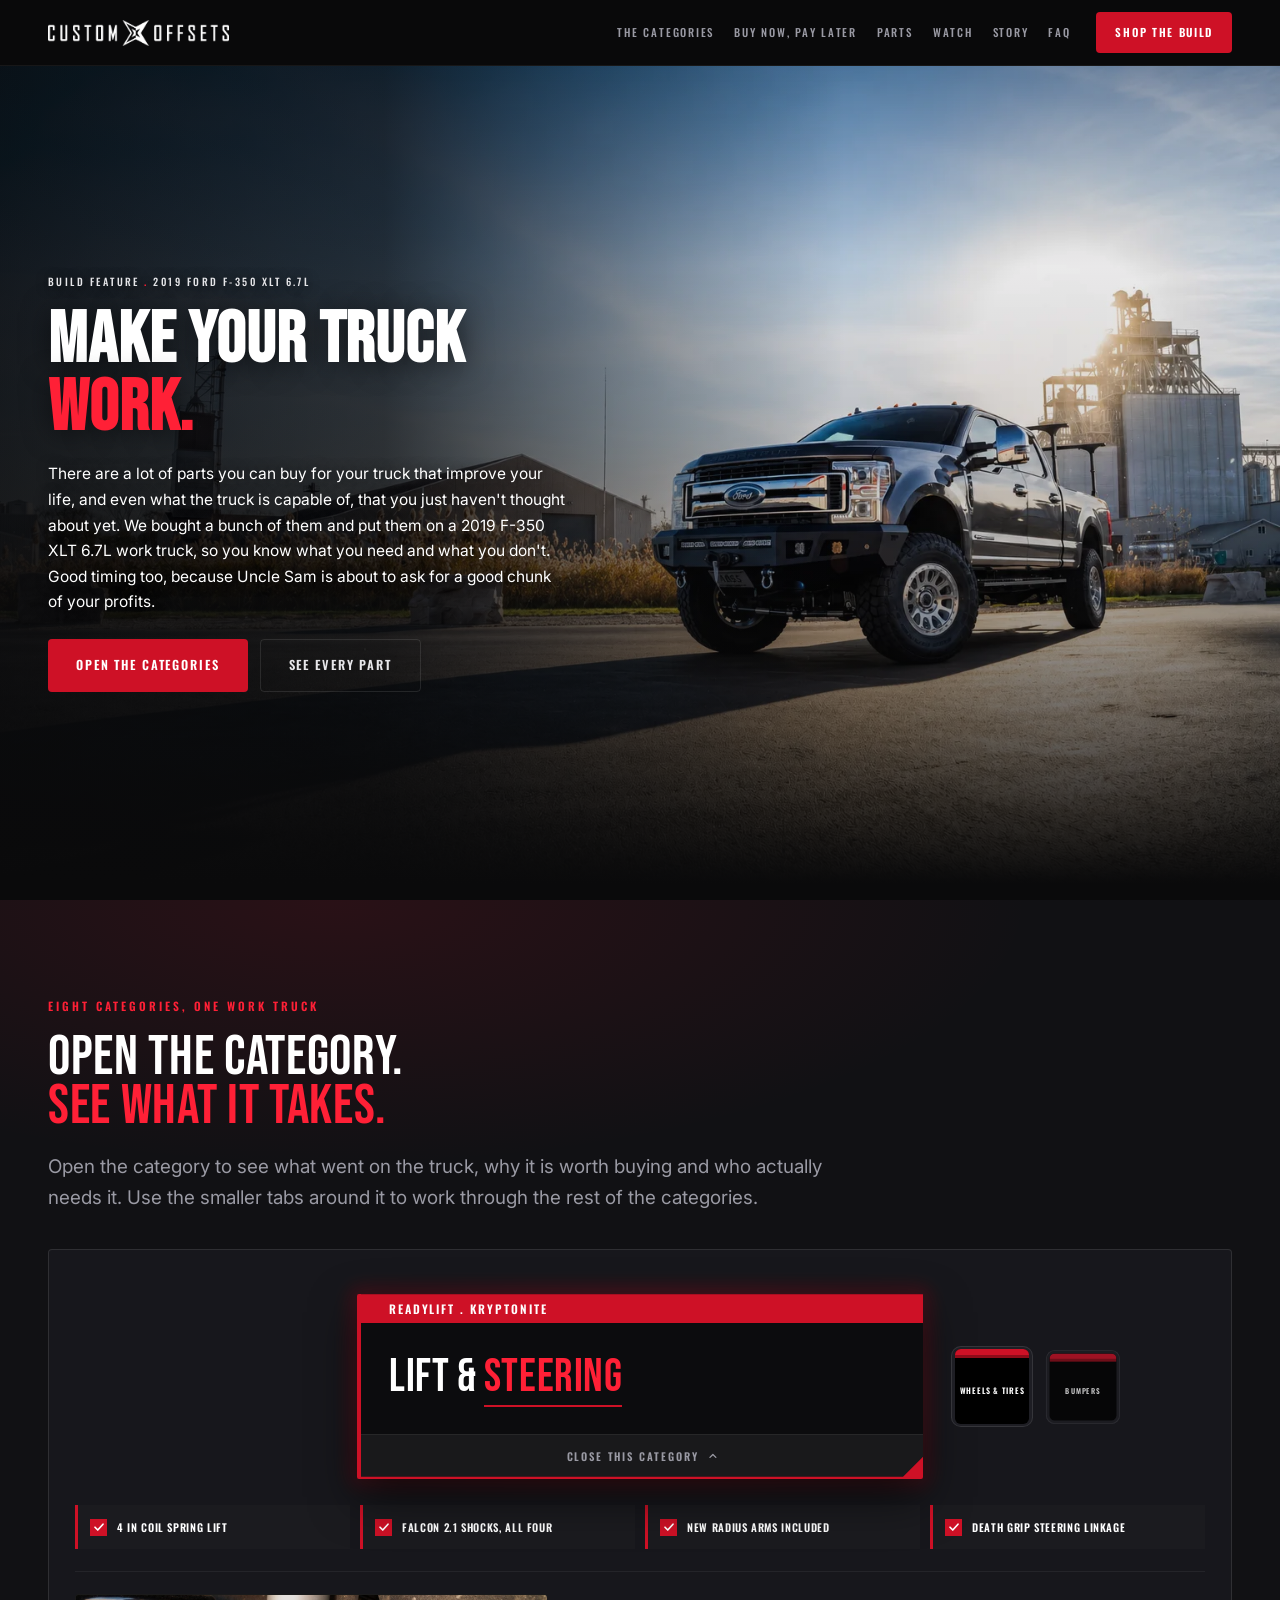
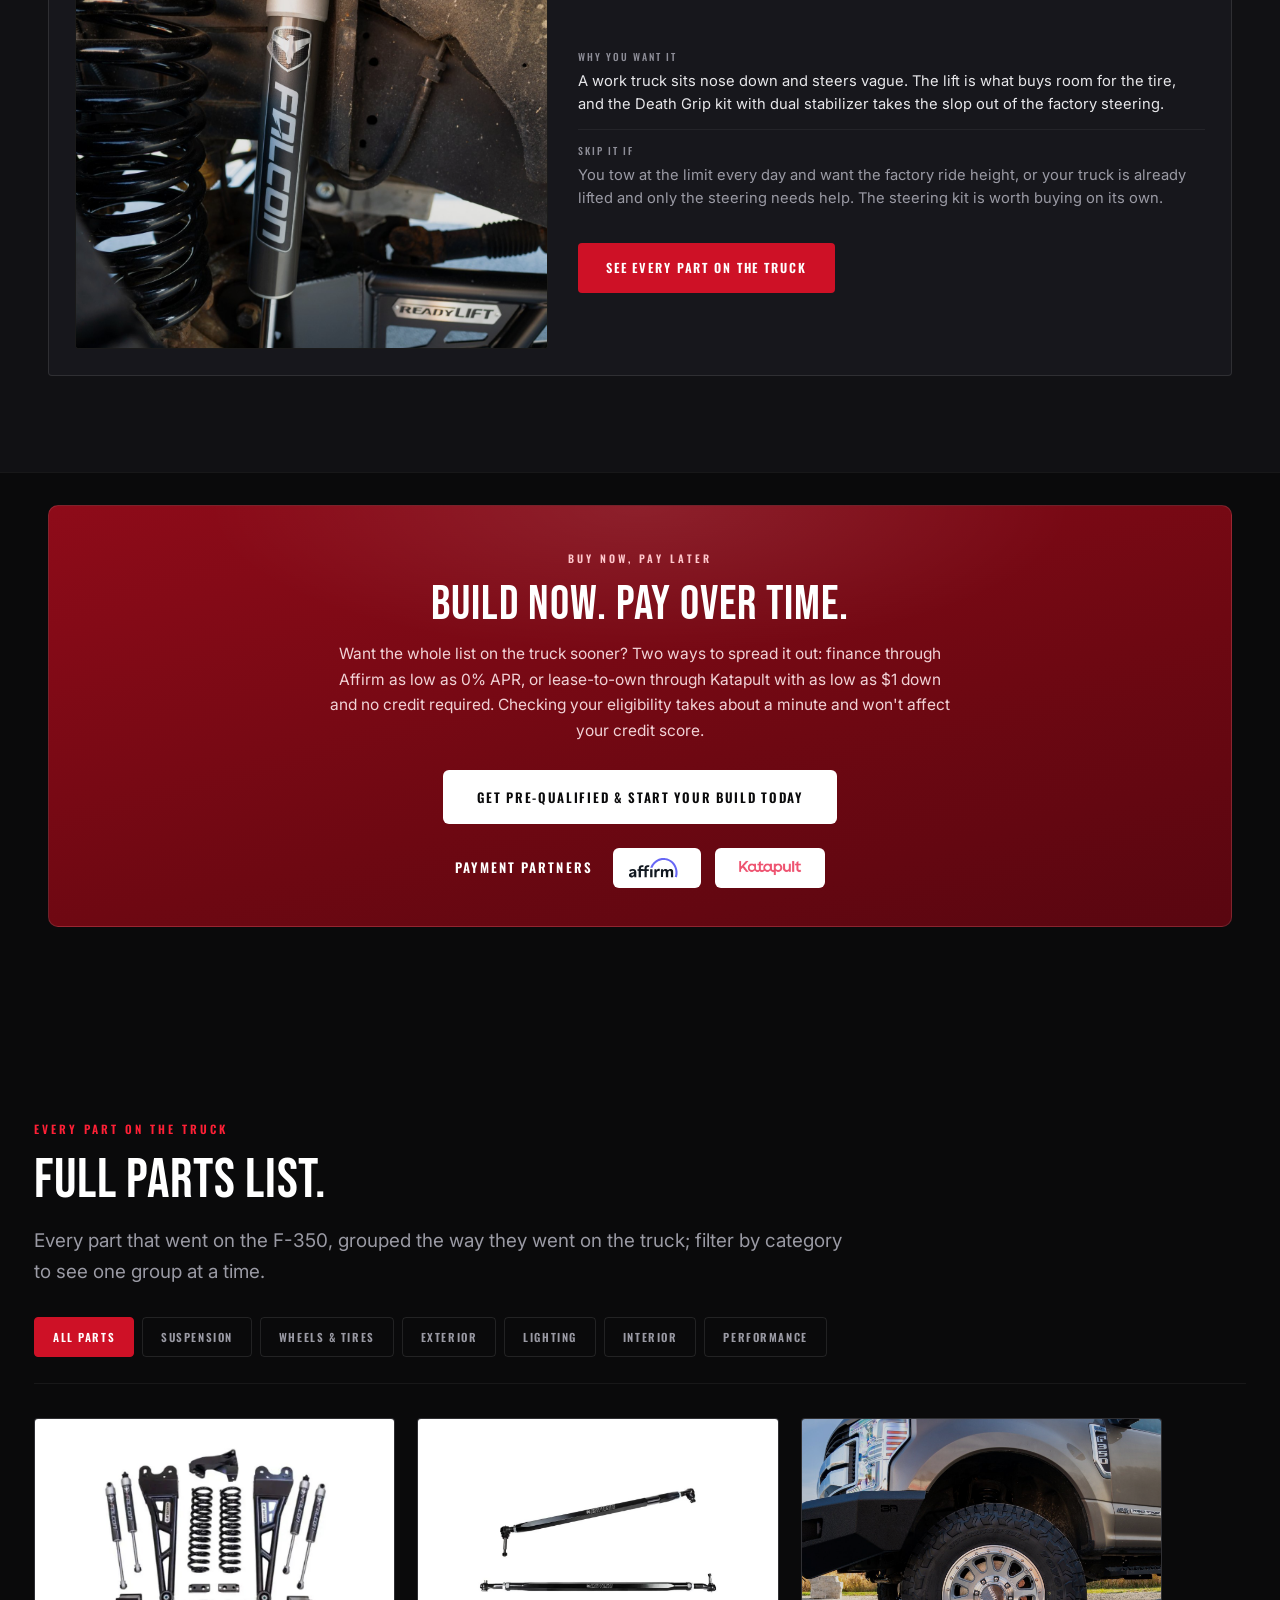
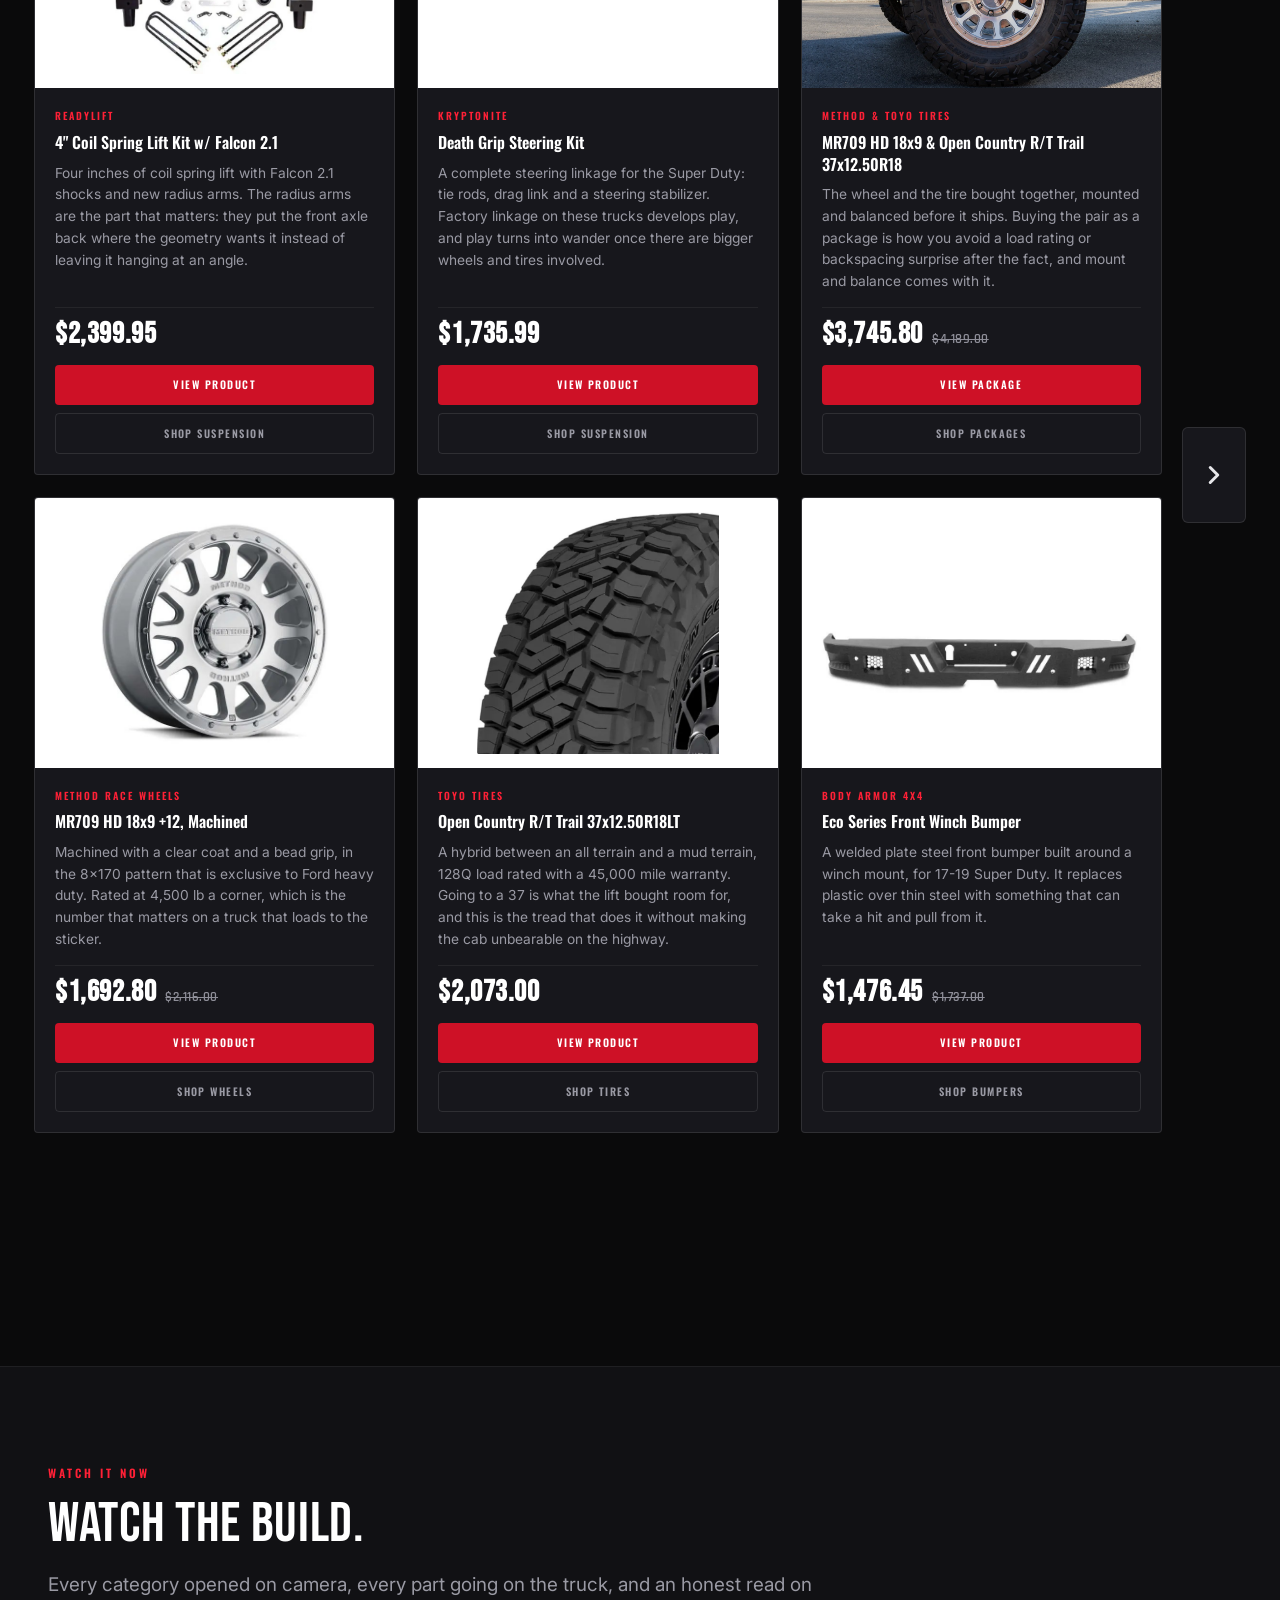
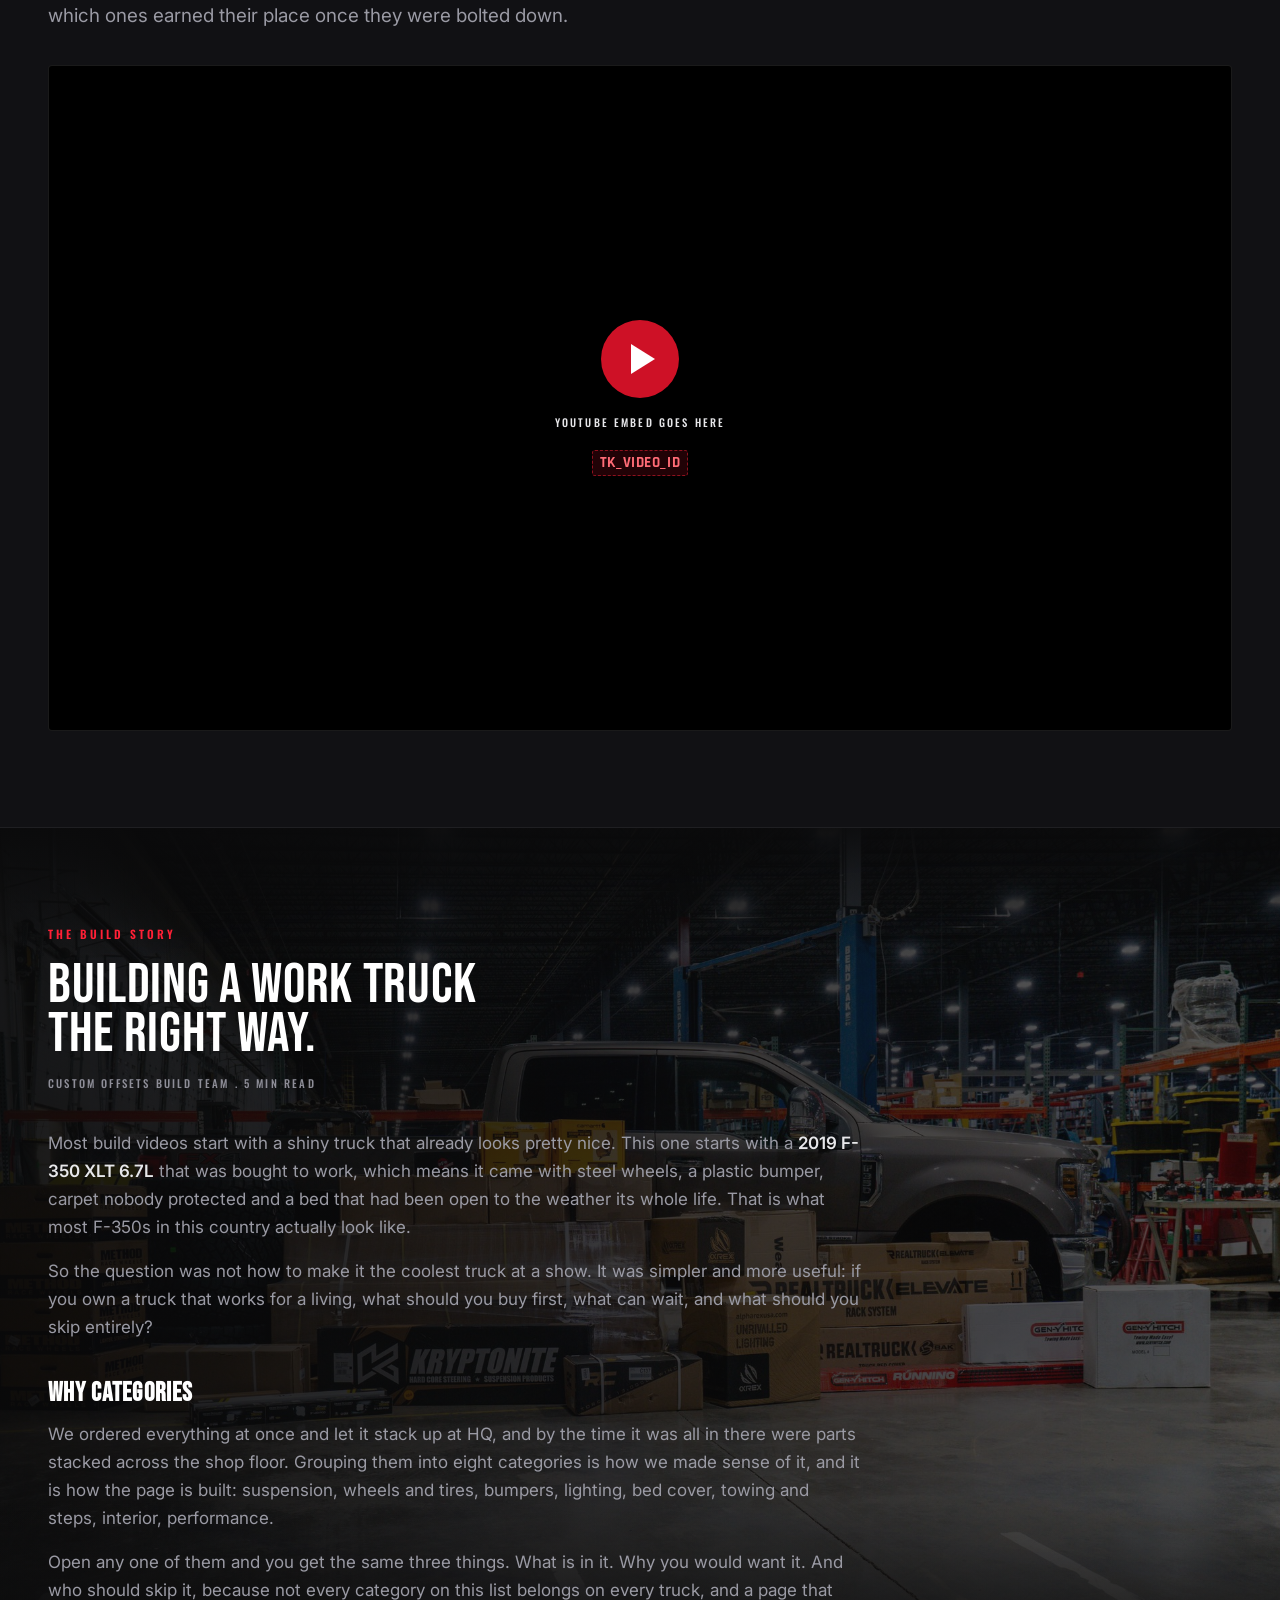
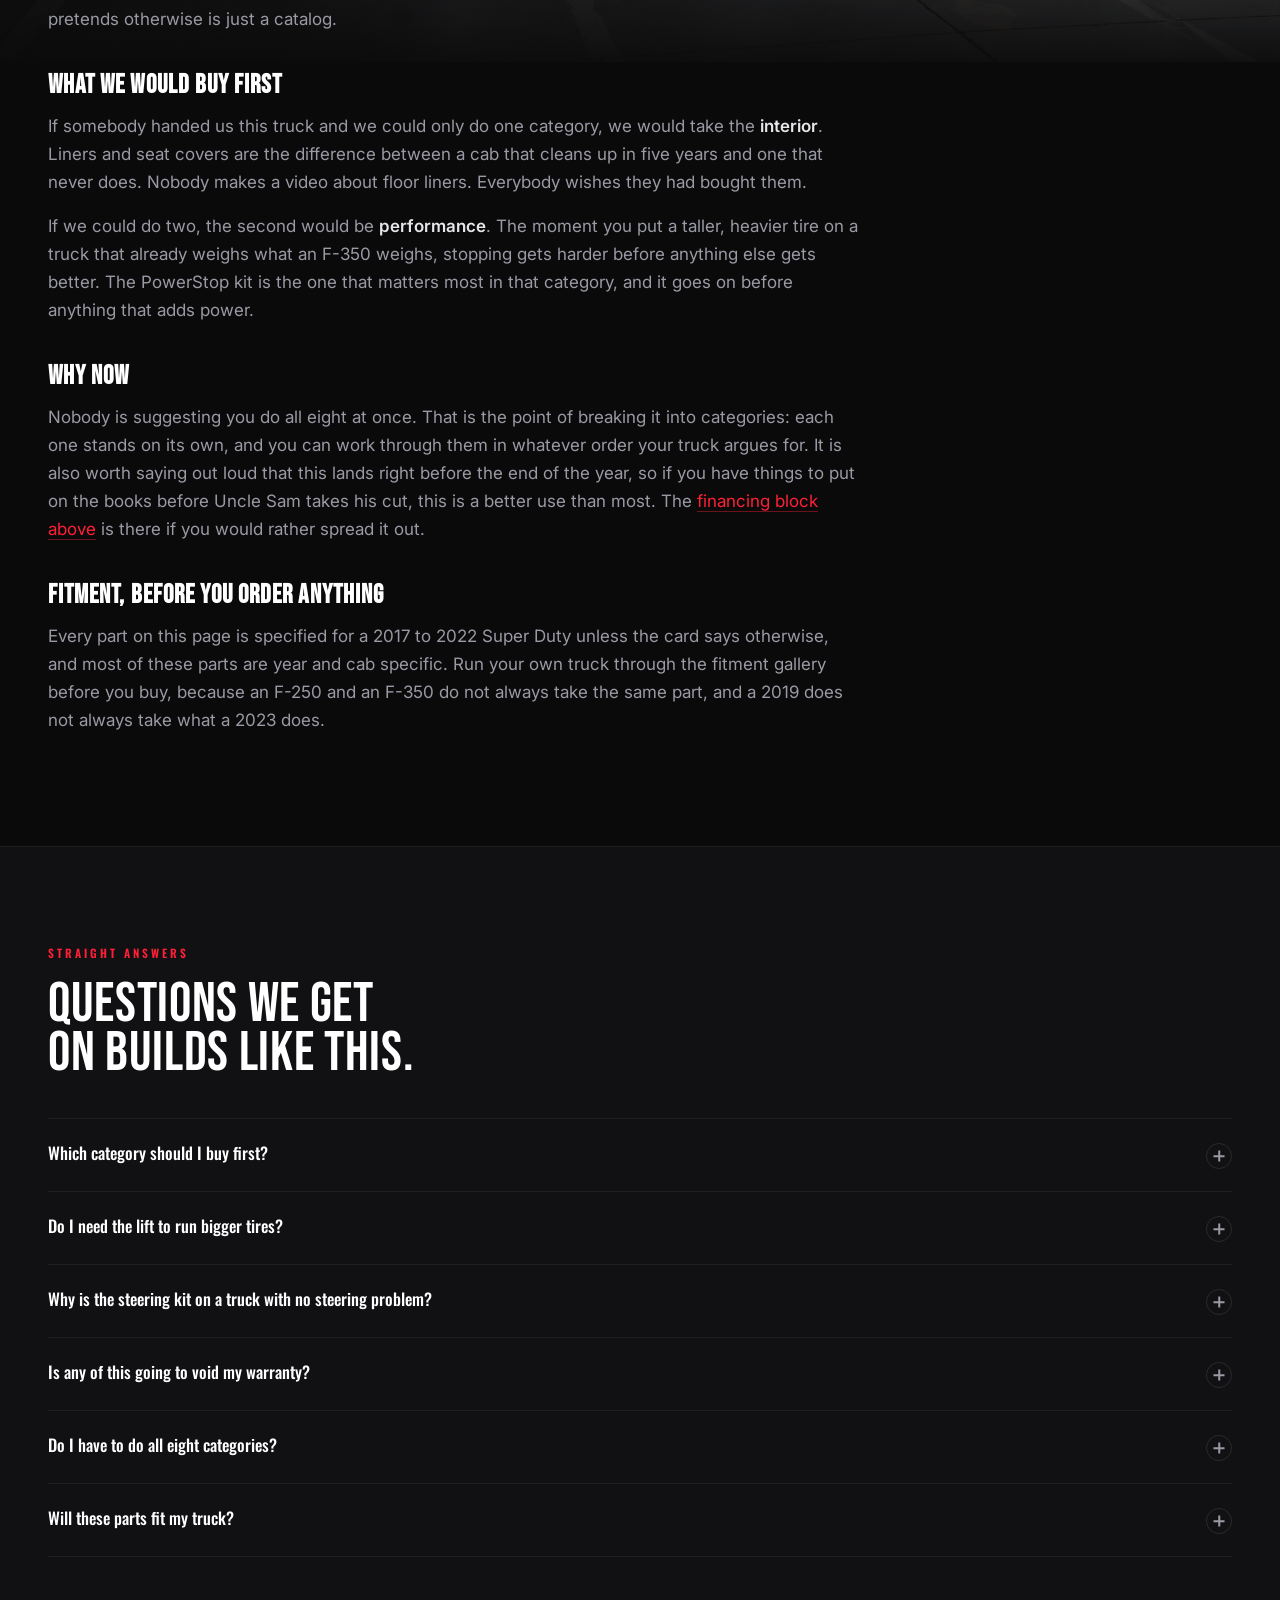
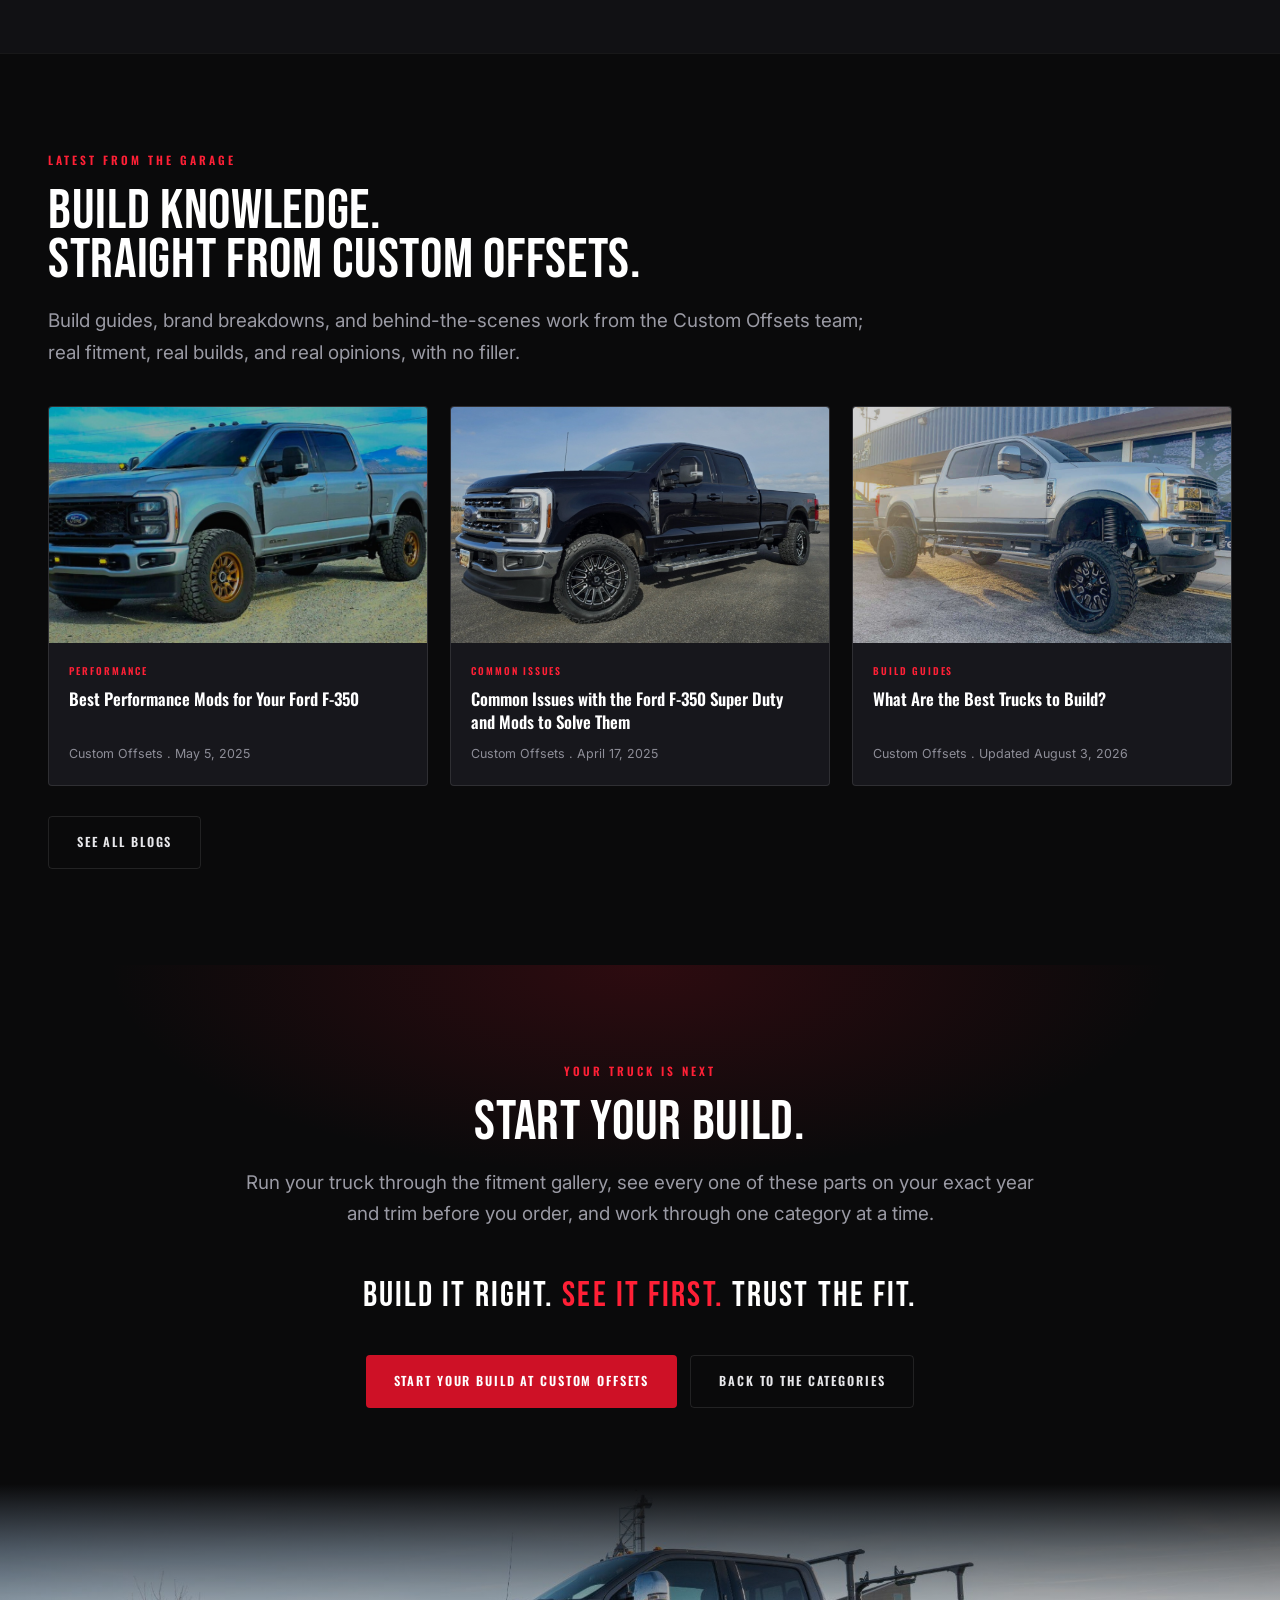
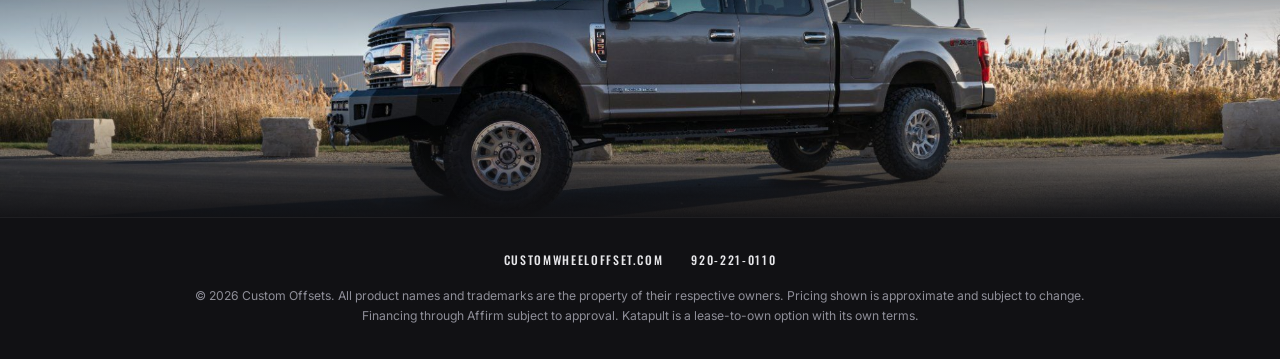
==== index.html @ 58effc40 "Add files via upload" ====
<!DOCTYPE html>
<html lang="en">
<head>
<meta charset="utf-8">
<meta name="viewport" content="width=device-width, initial-scale=1">
<title>23 Upgrades for a 2019 F-350 XLT Work Truck | Custom Offsets</title>
<meta name="description" content="We installed 23 upgrades on a 2019 F-350 XLT 6.7L work truck, eight categories at a time, so you can see what each one does and decide what your truck actually needs.">
<meta property="og:title" content="23 Upgrades for a 2019 F-350 Work Truck | Custom Offsets">
<meta property="og:description" content="Eight categories of parts on a 2019 F-350 XLT 6.7L work truck. What each one does, and who actually needs it.">
<meta property="og:image" content="images/og-share.jpg">
<meta property="og:type" content="article">
<meta name="twitter:card" content="summary_large_image">
<link rel="preconnect" href="https://fonts.googleapis.com">
<link rel="preconnect" href="https://fonts.gstatic.com" crossorigin>
<link href="https://fonts.googleapis.com/css2?family=Bebas+Neue&family=Oswald:wght@400;500;600;700&family=Inter:wght@400;500;600;700&family=Rajdhani:wght@500;600;700&display=swap" rel="stylesheet">
<link rel="stylesheet" href="styles.css">
<link rel="icon" type="image/png" href="images/favicon.png">
</head>
<body>
<a class="skip" href="#main">Skip to content</a>

<!-- ===================== NAV ===================== -->
<nav class="nav">
  <div class="nav__in">
    <a class="brand" href="#top"><img src="images/logo.png" alt="Custom Offsets"></a>
    <div class="nav__links">
      <a href="#meter">The Categories</a>
      <a href="#bnpl">Buy Now, Pay Later</a>
      <a href="#parts">Parts</a>
      <a href="#watch">Watch</a>
      <a href="#story">Story</a>
      <a href="#faq">FAQ</a>
    </div>
    <a class="nav__cta" href="#parts">Shop the Build</a>
  </div>
  <div class="progress" id="progress"></div>
</nav>

<main id="main" tabindex="-1">
<!-- ===================== HERO =====================
     ART: images/hero-f350.webp (1536x1024, truck right of centre). -->
<header class="hero" id="top">
  <div class="hero__bg">
    <img src="images/hero-f350.webp" alt="The 2019 Ford F-350 XLT on 37s in front of a grain elevator" fetchpriority="high">
  </div>
  <div class="hero__in">
    <div class="wrap">
      <div class="stamp">Build Feature <b>.</b> 2019 Ford F-350 XLT 6.7L</div>
      <h1 class="display">Make your truck<span class="l2">work.</span></h1>
      <p class="hero__sub">
        There are a lot of parts you can buy for your truck that improve your life, and even what the truck
        is capable of, that you just haven't thought about yet. We bought a bunch of them and put them on a
        2019 F-350 XLT 6.7L work truck, so you know what you need and what you don't. Good timing too, because
        Uncle Sam is about to ask for a good chunk of your profits.
      </p>
      <div class="hero__actions">
        <a class="btn btn--primary" href="#meter">Open the categories</a>
        <a class="btn btn--ghost" href="#parts">See every part</a>
      </div>
    </div>
  </div>
</header>

<!-- ===================== THE BURNOUT METER ===================== -->
<section class="sec meter" id="meter">
  <div class="wrap">
    <div class="rv">
      <div class="kicker">Eight categories, one work truck</div>
      <h2 class="display">Open the category.<br><span class="red">See what it takes.</span></h2>
      <p class="lede" style="margin-top:20px">
        Open the category to see what went on the truck, why it is worth buying and who actually
        needs it. Use the smaller tabs around it to work through the rest of the categories.
      </p>
    </div>

    <div class="mbox rv">
      <div class="daystage" id="daystage">
        <div class="dayside dayside--l" id="sideL"></div>

        <button class="dayhero" id="dayhero" type="button" aria-expanded="false" aria-controls="dayPanel">
          <span class="dayhero__glow" aria-hidden="true"><span class="dayhero__glowi"></span></span>
          <span class="dayhero__face"><span class="dayhero__in">
            <span class="dayhero__head"><span class="dayhero__hk" data-role="heroHead">&nbsp;</span></span>
            <span class="hbanner">
              <span class="hbanner__l">
                <span class="hbanner__h"><span data-role="hA"></span><span class="hb" data-role="hB"></span></span>
              </span>
            </span>
            <span class="dayhero__cta">
              <span data-role="heroCta">Open this category</span>
              <svg viewBox="0 0 24 24" aria-hidden="true"><polyline points="6 9 12 15 18 9"></polyline></svg>
            </span>
          </span></span>
        </button>

        <div class="dayside dayside--r" id="sideR"></div>
      </div>

      <div class="opener" id="dayPanel" role="region" aria-label="The category you picked">
        <div class="opener__in">
          <div class="specrow" data-role="specs"></div>
          <div class="detail" id="detail">
          <div class="detail__vis">
            <img data-role="dayimg" alt="" hidden>
            <div class="ph" data-role="ph" aria-hidden="true"><b data-role="phb"></b><em>Photo TK</em></div>
          </div>

          <div class="detail__body">
  
            <div class="rows">
              <div class="row"><div class="row__k" data-role="kWhy">Why you want it</div><div class="row__v" data-role="why"></div></div>
              <div class="row row--alt"><div class="row__k" data-role="kFought">Skip it if</div><div class="row__v" data-role="fought"></div></div>
            </div>
  
            <div class="detail__cta">
              <a class="btn btn--primary" href="#parts">See every part on the truck</a>
            </div>
          </div>
          </div>
        </div>
      </div>

    </div>
  </div>
</section>

<!-- ===================== BUY NOW PAY LATER ===================== -->
<section class="sec bnpl" id="bnpl" style="padding-top:0">
  <div class="wrap">
    <div class="finbanner rv">
      <div class="finbanner__k">Buy now, pay later</div>
      <div class="finbanner__t">Build now. Pay over time.</div>
      <p class="finbanner__p">
        Want the whole list on the truck sooner? Two ways to spread it out: finance through Affirm
        as low as 0% APR, or lease-to-own through Katapult with as low as $1 down and no credit required.
        Checking your eligibility takes about a minute and won't affect your credit score.
      </p>
      <button class="finbanner__btn" type="button" id="finOpen">Get pre-qualified &amp; start your build today</button>
      <div class="finbanner__lenders">
        <span class="finbanner__label">Payment partners</span>
        <span class="lender"><img src="images/affirm-logo.svg" alt="Affirm"></span>
        <span class="lender lender--katapult"><img src="images/katapult-logo.png" alt="Katapult"></span>
      </div>
    </div>
  </div>
</section>

<!-- ===================== FINANCING MODAL ===================== -->
<div class="modal" id="finModal" role="dialog" aria-modal="true" aria-labelledby="finModalTitle">
  <div class="modal__scrim" data-close></div>
  <div class="modal__panel">
    <button class="modal__x" type="button" data-close aria-label="Close financing options">&#10005;</button>
    <div class="modal__k">Buy now, pay later</div>
    <h2 class="modal__t" id="finModalTitle">Two ways to pay over time.</h2>
    <p class="modal__p">
      Check your eligibility with no impact to your credit score. You'll get a decision in seconds and see
      your exact terms before you commit. Pick the one that fits and start ordering parts.
    </p>
    <div class="fin">
      <div class="fincard">
        <div class="fincard__logo"><span class="lender"><img src="images/affirm-logo.svg" alt="Affirm"></span></div>
        <span class="pill">As low as 0% APR</span>
        <h3>Build. Pay monthly.</h3>
        <p>
          Finance the whole build through Custom Offsets: wheels, tires, suspension, lighting, performance,
          and cooling parts on one approval. As low as 0% APR for qualified buyers, with predictable monthly payments and
          no late fees or hidden fees.
        </p>
        <a class="btn btn--primary" href="https://www.customwheeloffset.com/" target="_blank" rel="noopener">Pre-qualify with Affirm</a>
      </div>
      <div class="fincard">
        <div class="fincard__logo"><span class="lender lender--katapult"><img src="images/katapult-logo.png" alt="Katapult"></span></div>
        <span class="pill">As low as $1 down</span>
        <h3>No credit required.</h3>
        <p>
          Katapult's lease-to-own option gets the parts on your truck for as low as $1 down, with a decision
          in seconds and no credit required. It's built for buyers who are still establishing or rebuilding credit.
        </p>
        <a class="btn btn--primary" href="https://www.customwheeloffset.com/" target="_blank" rel="noopener">Pre-qualify with Katapult</a>
      </div>
    </div>
    <p class="finnote">Your rate will be 0% APR or 10 to 36% APR based on credit, and is subject to an eligibility check. Payment options through Affirm are provided by these lending partners: <a href="https://www.affirm.com/lenders" target="_blank" rel="noopener">affirm.com/lenders</a>. Options depend on your purchase amount, and a down payment may be required. Katapult is a lease-to-own program with its own terms, not a loan. Learn more about payment options at Custom Offsets.</p>
  </div>
</div>

<!-- ===================== PARTS =====================
     Every .pcard__img below is a CSS placeholder. Swap the .ph block for
     <img src="images/part-xx.jpg" alt="..."> and nothing else changes.
     LINKS: category level only for now. Eight of these have Custom Offsets
     part numbers and need their direct product URLs pulled before launch. -->
<section class="sec parts" id="parts">
  <div class="wrap wrap--wide">
    <div class="rv">
      <div class="kicker">Every part on the truck</div>
      <h2 class="display">Full parts list.</h2>
      <p class="lede" style="margin-top:20px">
        Every part that went on the F-350, grouped the way they went on the truck; filter by category
        to see one group at a time.
      </p>
      <div class="ptabs" role="tablist" aria-label="Parts categories">
        <button class="ptab" role="tab" aria-selected="true" data-cat="all">All Parts</button>
        <button class="ptab" role="tab" aria-selected="false" data-cat="susp">Suspension</button>
        <button class="ptab" role="tab" aria-selected="false" data-cat="wt">Wheels &amp; Tires</button>
        <button class="ptab" role="tab" aria-selected="false" data-cat="ext">Exterior</button>
        <button class="ptab" role="tab" aria-selected="false" data-cat="light">Lighting</button>
        <button class="ptab" role="tab" aria-selected="false" data-cat="int">Interior</button>
        <button class="ptab" role="tab" aria-selected="false" data-cat="perf">Performance</button>
      </div>
    </div>

    <div class="carousel rv">
      <button class="carousel__arrow carousel__arrow--prev" type="button" id="pgPrev" aria-label="Previous parts"><svg viewBox="0 0 24 24" aria-hidden="true"><polyline points="15 18 9 12 15 6"></polyline></svg></button>
    <div class="pgrid" id="pgrid">
      <article class="pcard rv" data-cat="susp">
        <div class="pcard__img pcard__img--product"><img src="images/prod-lift.jpg" alt="ReadyLift 4 inch coil spring lift kit with Falcon 2.1 shocks" loading="lazy"></div>
        <div class="pcard__body">
          <div class="pcard__brand">ReadyLift</div>
          <div class="pcard__t">4" Coil Spring Lift Kit w/ Falcon 2.1</div>
          <p class="pcard__p">Four inches of coil spring lift with Falcon 2.1 shocks and new radius arms. The radius arms are the part that matters: they put the front axle back where the geometry wants it instead of leaving it hanging at an angle.</p>
          <div class="pcard__price pcard__price--top num">$2,399.95</div>
          <div class="pcard__acts">
            <a class="a1" href="https://www.customwheeloffset.com/store/suspension/1345033/readylift-4-coil-spring-lift-kit-w-falcon-21-shocks-17-22-ford-f-250-f-350-super-duty-4wd-diesel-w-camper-spring-package" target="_blank" rel="noopener">View Product</a>
            <a class="a2" href="https://www.customwheeloffset.com/store/suspension" target="_blank" rel="noopener">Shop Suspension</a>
          </div>
        </div>
      </article>

      <article class="pcard rv" data-cat="susp">
        <div class="pcard__img pcard__img--product"><img src="images/prod-steering.jpg" alt="Kryptonite Death Grip steering kit" loading="lazy"></div>
        <div class="pcard__body">
          <div class="pcard__brand">Kryptonite</div>
          <div class="pcard__t">Death Grip Steering Kit</div>
          <p class="pcard__p">A complete steering linkage for the Super Duty: tie rods, drag link and a steering stabilizer. Factory linkage on these trucks develops play, and play turns into wander once there are bigger wheels and tires involved.</p>
          <div class="pcard__price pcard__price--top num">$1,735.99</div>
          <div class="pcard__acts">
            <a class="a1" href="https://www.customwheeloffset.com/store/suspension/98244/kryptonite-death-grip-steering-kit" target="_blank" rel="noopener">View Product</a>
            <a class="a2" href="https://www.customwheeloffset.com/store/suspension" target="_blank" rel="noopener">Shop Suspension</a>
          </div>
        </div>
      </article>

      <article class="pcard rv" data-cat="wt">
        <div class="pcard__img"><img src="images/part-wheels.jpg" alt="Method MR709 HD wheel and Toyo Open Country R/T Trail tire on the truck" loading="lazy" style="object-position:50% 46%"></div>
        <div class="pcard__body">
          <div class="pcard__brand">Method &amp; Toyo Tires</div>
          <div class="pcard__t">MR709 HD 18x9 &amp; Open Country R/T Trail 37x12.50R18</div>
          <p class="pcard__p">The wheel and the tire bought together, mounted and balanced before it ships. Buying the pair as a package is how you avoid a load rating or backspacing surprise after the fact, and mount and balance comes with it.</p>
          <div class="pcard__price pcard__price--top num">$3,745.80<s>$4,189.00</s></div>
          <div class="pcard__acts">
            <a class="a1" href="https://www.customwheeloffset.com/buy-wheel-offset2/MR70989087312H/354480/method-mr709-hd-18x9-12-toyo-tires-open-country-r-t-trail-37x1250r18lt" target="_blank" rel="noopener">View Package</a>
            <a class="a2" href="https://www.customwheeloffset.com/store/wheel-tire-packages" target="_blank" rel="noopener">Shop Packages</a>
          </div>
        </div>
      </article>

      <article class="pcard rv" data-cat="wt">
        <div class="pcard__img pcard__img--product"><img src="images/prod-wheel.jpg" alt="Method MR709 HD 18x9 machined wheel" loading="lazy"></div>
        <div class="pcard__body">
          <div class="pcard__brand">Method Race Wheels</div>
          <div class="pcard__t">MR709 HD 18x9 +12, Machined</div>
          <p class="pcard__p">Machined with a clear coat and a bead grip, in the 8x170 pattern that is exclusive to Ford heavy duty. Rated at 4,500 lb a corner, which is the number that matters on a truck that loads to the sticker.</p>
          <div class="pcard__price pcard__price--top num">$1,692.80<s>$2,116.00</s></div>
          <div class="pcard__acts">
            <a class="a1" href="https://www.customwheeloffset.com/store/wheels?brand=Method&amp;wmodel=MR709+HD&amp;dia=18" target="_blank" rel="noopener">View Product</a>
            <a class="a2" href="https://www.customwheeloffset.com/store/wheels" target="_blank" rel="noopener">Shop Wheels</a>
          </div>
        </div>
      </article>

      <article class="pcard rv" data-cat="wt">
        <div class="pcard__img pcard__img--product"><img src="images/prod-tire.jpg" alt="Toyo Open Country R/T Trail tire" loading="lazy"></div>
        <div class="pcard__body">
          <div class="pcard__brand">Toyo Tires</div>
          <div class="pcard__t">Open Country R/T Trail 37x12.50R18LT</div>
          <p class="pcard__p">A hybrid between an all terrain and a mud terrain, 128Q load rated with a 45,000 mile warranty. Going to a 37 is what the lift bought room for, and this is the tread that does it without making the cab unbearable on the highway.</p>
          <div class="pcard__price pcard__price--top num">$2,073.00</div>
          <div class="pcard__acts">
            <a class="a1" href="https://www.customwheeloffset.com/buy-wheel-offset2/354480/toyo-tires-open-country-r-t-trail-37x1250r18lt" target="_blank" rel="noopener">View Product</a>
            <a class="a2" href="https://www.customwheeloffset.com/store/tires" target="_blank" rel="noopener">Shop Tires</a>
          </div>
        </div>
      </article>

      <article class="pcard rv" data-cat="ext">
        <div class="pcard__img pcard__img--product"><img src="images/prod-rearbumper.jpg" alt="Body Armor 4x4 Ambush rear bumper" loading="lazy" data-slot="rear"></div>
        <div class="pcard__body">
          <div class="pcard__brand">Body Armor 4x4</div>
          <div class="pcard__t">Eco Series Front Winch Bumper</div>
          <p class="pcard__p">A welded plate steel front bumper built around a winch mount, for 17-19 Super Duty. It replaces plastic over thin steel with something that can take a hit and pull from it.</p>
          <div class="pcard__price pcard__price--top num">$1,476.45<s>$1,737.00</s></div>
          <div class="pcard__acts">
            <a class="a1" href="https://www.customwheeloffset.com/store/exterior-accessories/59136/body-armor-4x4-eco-series-front-winch-bumper-17-19-ford-f-250-f-350" target="_blank" rel="noopener">View Product</a>
            <a class="a2" href="https://www.customwheeloffset.com/store/exterior-accessories/bumpers-and-accessories" target="_blank" rel="noopener">Shop Bumpers</a>
          </div>
        </div>
      </article>

      <article class="pcard rv" data-cat="ext">
        <div class="pcard__img pcard__img--product"><img src="images/prod-ambush.jpg" alt="Body Armor 4x4 Eco Series front winch bumper" loading="lazy" data-slot="front"></div>
        <div class="pcard__body">
          <div class="pcard__brand">Body Armor 4x4</div>
          <div class="pcard__t">Ambush Rear Bumper</div>
          <p class="pcard__p">A steel rear bumper for 17-22 Super Duty. The factory plastic rear step is the first thing to bend when a trailer gets away from you.</p>
          <div class="pcard__price pcard__price--top num">$923.95<s>$1,087.00</s></div>
          <div class="pcard__acts">
            <a class="a1" href="https://www.customwheeloffset.com/store/exterior-accessories/112970/body-armor-4x4-ambush-rear-bumper-17-22-ford-f-250-f-350-super-duty" target="_blank" rel="noopener">View Product</a>
            <a class="a2" href="https://www.customwheeloffset.com/store/exterior-accessories/bumpers-and-accessories" target="_blank" rel="noopener">Shop Bumpers</a>
          </div>
        </div>
      </article>

      <article class="pcard rv" data-cat="ext">
        <div class="pcard__img pcard__img--product"><img src="images/prod-winch.jpg" alt="Rough Country 13,000 lb Torque winch on synthetic rope" loading="lazy"></div>
        <div class="pcard__body">
          <div class="pcard__brand">Rough Country</div>
          <div class="pcard__t">13,000 lb Torque Winch</div>
          <p class="pcard__p">A 13,000 lb winch on synthetic rope. Synthetic weighs less than cable, does not store energy the same way if it lets go, and is the reason a winch is worth running on a work truck.</p>
          <div class="pcard__price pcard__price--top num">$899.95</div>
          <div class="pcard__acts">
            <a class="a1" href="https://www.customwheeloffset.com/store/exterior-accessories/174270/rough-country-13000lb-torque-winch-synthetic-rope" target="_blank" rel="noopener">View Product</a>
            <a class="a2" href="https://www.customwheeloffset.com/store/exterior-accessories/winches-and-recovery" target="_blank" rel="noopener">Shop Recovery</a>
          </div>
        </div>
      </article>

      <article class="pcard rv" data-cat="light">
        <div class="pcard__img pcard__img--product"><img src="images/prod-lightbar.jpg" alt="Diode Dynamics SS30 light bar" loading="lazy"></div>
        <div class="pcard__body">
          <div class="pcard__brand">Lighting</div>
          <div class="pcard__t">Front Bumper Light Bar</div>
          <p class="pcard__p">A light bar mounted in the front bumper opening. Bumper mounting keeps it out of the windshield reflection and off the roofline, where the wind noise lives.</p>
          <div class="pcard__price pcard__price--top num">$799.95</div>
          <div class="pcard__acts">
            <a class="a2" href="https://www.customwheeloffset.com/store/lighting" target="_blank" rel="noopener">Shop Lighting</a>
          </div>
        </div>
      </article>

      <article class="pcard rv" data-cat="light">
        <div class="pcard__img pcard__img--product"><img src="images/prod-fog-white.jpg" alt="Diode Dynamics SS3 Pro pods, white" loading="lazy"></div>
        <div class="pcard__body">
          <div class="pcard__brand">Lighting</div>
          <div class="pcard__t">Front Bumper Fog Lights, Outer</div>
          <p class="pcard__p">The outer pair in the bumper. Fog lights sit low on purpose, under the layer of fog or dust that a high-mounted light just reflects back at you.</p>
          <div class="pcard__price pcard__price--top num">$599.95</div>
          <div class="pcard__acts">
            <a class="a2" href="https://www.customwheeloffset.com/store/lighting" target="_blank" rel="noopener">Shop Lighting</a>
          </div>
        </div>
      </article>

      <article class="pcard rv" data-cat="light">
        <div class="pcard__img pcard__img--product"><img src="images/prod-fog-amber.jpg" alt="Diode Dynamics SS3 Pro pods, amber" loading="lazy"></div>
        <div class="pcard__body">
          <div class="pcard__brand">Lighting</div>
          <div class="pcard__t">Front Bumper Fog Lights, Inner</div>
          <p class="pcard__p">The inner pair, running in tandem with the headlights. Pairing them to the factory fog light switch gives an added boost to the lighting range for nighttime driving.</p>
          <div class="pcard__price pcard__price--top num">$599.95<em>each</em></div>
          <div class="pcard__acts">
            <a class="a2" href="https://www.customwheeloffset.com/store/lighting" target="_blank" rel="noopener">Shop Lighting</a>
          </div>
        </div>
      </article>

      <article class="pcard rv" data-cat="light">
        <div class="pcard__img pcard__img--product"><img src="images/prod-headlights.jpg" alt="AlphaRex LUXX series LED projector headlights, chrome" loading="lazy"></div>
        <div class="pcard__body">
          <div class="pcard__brand">Lighting</div>
          <div class="pcard__t">Headlights</div>
          <p class="pcard__p">Replacement headlight housings for the Super Duty. Twenty years of UV is not the issue on a 2019; the issue is that the factory housing was built to a price.</p>
          <div class="pcard__price pcard__price--top num">$935.00</div>
          <div class="pcard__acts">
            <a class="a2" href="https://www.customwheeloffset.com/store/lighting" target="_blank" rel="noopener">Shop Lighting</a>
          </div>
        </div>
      </article>

      <article class="pcard rv" data-cat="ext">
        <div class="pcard__img pcard__img--product"><img src="images/prod-bedcover.jpg" alt="BAK Revolver X4ts hard roll-up tonneau cover on T-slot rails" loading="lazy"></div>
        <div class="pcard__body">
          <div class="pcard__brand">BAK Industries</div>
          <div class="pcard__t">Revolver X4ts Bed Cover</div>
          <p class="pcard__p">A hard roll-up tonneau on T-slot rails. It rolls back for tall loads and locks flat for everything else, which is the compromise a folding cover does not make.</p>
          <div class="pcard__price pcard__price--top num">$1,779.99</div>
          <div class="pcard__acts">
            <a class="a1" href="https://www.customwheeloffset.com/store/exterior-accessories/186361/bak-industries-revolver-x4ts-hard-roll-up-tonneau-cover-w-t-slot-rails" target="_blank" rel="noopener">View Product</a>
            <a class="a2" href="https://www.customwheeloffset.com/store/exterior-accessories" target="_blank" rel="noopener">Shop Exterior</a>
          </div>
        </div>
      </article>

      <article class="pcard rv" data-cat="ext">
        <div class="pcard__img pcard__img--product"><img src="images/prod-rack.jpg" alt="RealTruck Elevate truck rack over a roll-up bed cover" loading="lazy"></div>
        <div class="pcard__body">
          <div class="pcard__brand">RealTruck</div>
          <div class="pcard__t">Elevate Truck Rack</div>
          <p class="pcard__p">An adjustable rack that clamps to the bed rails and sits over the cover, so ladders and lumber ride above a bed that is still locked and dry. The crossbars slide and the uprights drop out when you do not need them.</p>
          <div class="pcard__price pcard__price--top num">$999.99</div>
          <div class="pcard__acts">
            <a class="a2" href="https://www.customwheeloffset.com/store/exterior-accessories" target="_blank" rel="noopener">Shop Exterior</a>
          </div>
        </div>
      </article>

      <article class="pcard rv" data-cat="ext">
        <div class="pcard__img pcard__img--product"><img src="images/prod-boards.jpg" alt="GEN-Y running boards" loading="lazy"></div>
        <div class="pcard__body">
          <div class="pcard__brand">GEN-Y</div>
          <div class="pcard__t">Running Boards</div>
          <p class="pcard__p">Boards down each side of the cab. The taller the truck, the more the first step up decides who is willing to ride in it.</p>
          <div class="pcard__price pcard__price--top num">$699.95</div>
          <div class="pcard__acts">
            <a class="a2" href="https://www.customwheeloffset.com/store/exterior-accessories" target="_blank" rel="noopener">Shop Exterior</a>
          </div>
        </div>
      </article>

      <article class="pcard rv" data-cat="ext">
        <div class="pcard__img pcard__img--product"><img src="images/prod-hitch.jpg" alt="GEN-Y Boss Torsion-Flex 21K drop hitch" loading="lazy"></div>
        <div class="pcard__body">
          <div class="pcard__brand">GEN-Y</div>
          <div class="pcard__t">Boss Torsion-Flex 21K Drop Hitch</div>
          <p class="pcard__p">A 2.5 inch receiver with a 9 inch drop and five adjustable positions, dual ball mount and pintle lock included. It brings the ball back down to the coupler after the lift; towing nose high puts the load on the rear axle of the trailer and takes weight off your steer tires.</p>
          <div class="pcard__price pcard__price--top num">$979.95</div>
          <div class="pcard__acts">
            <a class="a1" href="https://www.customwheeloffset.com/store/exterior-accessories/81968/gen-y-the-boss-torsion-flex-21k-drop-hitch-25-shank-9-drop-5-adjustable-positions-versa-ball-mount-pintle-lock" target="_blank" rel="noopener">View Product</a>
            <a class="a2" href="https://www.customwheeloffset.com/store/exterior-accessories/towing" target="_blank" rel="noopener">Shop Towing</a>
          </div>
        </div>
      </article>

      <article class="pcard rv" data-cat="ext">
        <div class="pcard__img pcard__img--product"><img src="images/prod-hitchstep.jpg" alt="GEN-Y Phantom XL hitch step" loading="lazy"></div>
        <div class="pcard__body">
          <div class="pcard__brand">GEN-Y</div>
          <div class="pcard__t">Phantom XL Hitch Step</div>
          <p class="pcard__p">A serrated heavy duty step that lives in the receiver. It is the easiest way to reach the middle of the bed on a truck sitting this tall.</p>
          <div class="pcard__price pcard__price--top num">$279.95</div>
          <div class="pcard__acts">
            <a class="a2" href="https://www.customwheeloffset.com/store/exterior-accessories/towing" target="_blank" rel="noopener">Shop Towing</a>
          </div>
        </div>
      </article>

      <article class="pcard rv" data-cat="int">
        <div class="pcard__img pcard__img--product"><img src="https://images.customwheeloffset.com/buy2/web/105325-1-weathertech-hp-grey-front-floorliner-supercrew-cab-17-22-ford-f-250-350-450.jpg" alt="WeatherTech HP Grey Front FloorLiner" loading="lazy"></div>
        <div class="pcard__body">
          <div class="pcard__brand">WeatherTech</div>
          <div class="pcard__t">HP Grey Front FloorLiner</div>
          <p class="pcard__p">Full coverage up front, cut for the SuperCrew cab. On a work truck this is the single part standing between the carpet and whatever is on the jobsite.</p>
          <div class="pcard__price pcard__price--top num">$155.95</div>
          <div class="pcard__acts">
            <a class="a1" href="https://www.customwheeloffset.com/store/interior-accessories/105325/weathertech-hp-grey-front-floorliner-supercrew-cab-17-22-ford-f-250-350-450?year=2019&amp;make=Ford&amp;model=F-350+Super+Duty&amp;trim=XLT&amp;drive=4WD" target="_blank" rel="noopener">View Product</a>
            <a class="a2" href="https://www.customwheeloffset.com/store/interior-accessories" target="_blank" rel="noopener">Shop Interior</a>
          </div>
        </div>
      </article>

      <article class="pcard rv" data-cat="int">
        <div class="pcard__img pcard__img--product"><img src="images/prod-liner-rear.jpg" alt="WeatherTech Grey Rear FloorLiner HP" loading="lazy"></div>
        <div class="pcard__body">
          <div class="pcard__brand">WeatherTech</div>
          <div class="pcard__t">Grey Rear FloorLiner HP</div>
          <p class="pcard__p">The back half, cut around the first row bench and the under seat storage. Rear footwells take the mud that walks in on somebody else's boots.</p>
          <div class="pcard__price pcard__price--top num">$126.95</div>
          <div class="pcard__acts">
            <a class="a1" href="https://www.customwheeloffset.com/store/interior-accessories/110659/weathertech-grey-rear-floorliner-hp-for-crew-1st-row-bench-under-seat-storage-17-21-ford-f-250-super-duty-f-350-super-duty?year=2019&amp;make=Ford&amp;model=F-350+Super+Duty&amp;trim=XLT&amp;drive=4WD" target="_blank" rel="noopener">View Product</a>
            <a class="a2" href="https://www.customwheeloffset.com/store/interior-accessories" target="_blank" rel="noopener">Shop Interior</a>
          </div>
        </div>
      </article>

      <article class="pcard rv" data-cat="int">
        <div class="pcard__img pcard__img--product"><img src="images/prod-seatcovers.jpg" alt="Carhartt SeatSaver custom seat covers in gravel" loading="lazy"></div>
        <div class="pcard__body">
          <div class="pcard__brand">Interior</div>
          <div class="pcard__t">Seat Covers</div>
          <p class="pcard__p">A made-to-order set cut for the XLT seats. Made to order means a lead time, so this is the part to order first and install last.</p>
          <div class="pcard__price pcard__price--top num">$887.25</div>
          <div class="pcard__acts">
            <a class="a2" href="https://www.customwheeloffset.com/store/interior-accessories" target="_blank" rel="noopener">Shop Interior</a>
          </div>
        </div>
      </article>

      <article class="pcard rv" data-cat="perf">
        <div class="pcard__img pcard__img--product"><img src="images/prod-reardiff.jpg" alt="aFe Power Pro Series rear differential cover" loading="lazy"></div>
        <div class="pcard__body">
          <div class="pcard__brand">aFe Power</div>
          <div class="pcard__t">Pro Series Rear Differential Cover</div>
          <p class="pcard__p">A finned aluminum rear cover for 17-23 Ford diesel. More fluid and more surface area, which is what keeps gear oil in range on a long grade with a trailer behind you.</p>
          <div class="pcard__price pcard__price--top num">$370.00</div>
          <div class="pcard__acts">
            <a class="a1" href="https://www.customwheeloffset.com/store/performance/63305/afe-power-rear-differential-cover-machined-fins-pro-series-17-19-ford-f-250-f-350-v8-67l" target="_blank" rel="noopener">View Product</a>
            <a class="a2" href="https://www.customwheeloffset.com/store/performance" target="_blank" rel="noopener">Shop Performance</a>
          </div>
        </div>
      </article>

      <article class="pcard rv" data-cat="perf">
        <div class="pcard__img pcard__img--product"><img src="images/prod-dana60.jpg" alt="aFe Power Pro Series Dana 60 front differential cover" loading="lazy"></div>
        <div class="pcard__body">
          <div class="pcard__brand">aFe Power</div>
          <div class="pcard__t">Pro Series Dana 60 Front Cover</div>
          <p class="pcard__p">The front half of the same idea, for the Dana 60. Front diff temperature is the one nobody watches until something starts whining.</p>
          <div class="pcard__price pcard__price--top num">$354.00</div>
          <div class="pcard__acts">
            <a class="a1" href="https://www.customwheeloffset.com/store/performance/63335/afe-power-pro-series-front-differential-cover-machined-fins-17-21-ford-f-250-f-350-v8-62l-67l-73l" target="_blank" rel="noopener">View Product</a>
            <a class="a2" href="https://www.customwheeloffset.com/store/performance" target="_blank" rel="noopener">Shop Performance</a>
          </div>
        </div>
      </article>

      <article class="pcard rv" data-cat="perf">
        <div class="pcard__img pcard__img--product"><img src="images/prod-brakes.jpg" alt="PowerStop Z36 Truck &amp; Tow brake kit" loading="lazy"></div>
        <div class="pcard__body">
          <div class="pcard__brand">PowerStop</div>
          <div class="pcard__t">Z36 Truck &amp; Tow Brake Kit, Front and Rear</div>
          <p class="pcard__p">Pads and rotors for all four corners, SRW only. An F-350 on bigger tires asks more of the brakes before it asks anything of the engine, which is why this one goes on before anything that adds power.</p>
          <div class="pcard__price pcard__price--top num">$975.21</div>
          <div class="pcard__acts">
            <a class="a1" href="https://www.customwheeloffset.com/store/performance/65340/powerstop-z36-truck-tow-front-rear-brake-upgrade-kit-13-22-ford-f-250-f-350-srw-only?year=2019&amp;make=Ford&amp;model=F-350+Super+Duty&amp;trim=XLT&amp;drive=4WD" target="_blank" rel="noopener">View Product</a>
            <a class="a2" href="https://www.customwheeloffset.com/store/performance/brakes" target="_blank" rel="noopener">Shop Brakes</a>
          </div>
        </div>
      </article>

    </div>

      <button class="carousel__arrow carousel__arrow--next" type="button" id="pgNext" aria-label="Next parts"><svg viewBox="0 0 24 24" aria-hidden="true"><polyline points="9 18 15 12 9 6"></polyline></svg></button>
    </div>

    <div class="pager rv" id="pager" hidden>
      <div class="pager__info">Page <b id="pgNow">1</b> of <b id="pgTotal">1</b> <span id="pgCount"></span></div>
      <div class="pager__dots" id="pgDots"></div>
    </div>

    <div class="shopall rv" style="text-align:center">
      <a class="btn btn--primary" href="https://www.customwheeloffset.com/" target="_blank" rel="noopener">Shop all parts</a>
    </div>
  </div>
</section>

<!-- ===================== VIDEO ===================== -->
<section class="sec video" id="watch">
  <div class="wrap">
    <div class="rv">
      <div class="kicker">Watch it now</div>
      <h2 class="display">Watch the build.</h2>
      <p class="lede" style="margin-top:20px">
        Every category opened on camera, every part going on the truck, and an honest read on which ones
        earned their place once they were bolted down.
      </p>
    </div>
    <div class="vidbox rv">
      <!-- Replace this placeholder block with the live embed:
           <iframe src="https://www.youtube.com/embed/TK_VIDEO_ID" title="23 upgrades for a 2019 F-350 work truck"
                   allow="accelerometer; autoplay; clipboard-write; encrypted-media; gyroscope; picture-in-picture"
                   allowfullscreen loading="lazy"></iframe> -->
      <div class="vidbox__ph">
        <div class="playmark" aria-hidden="true"></div>
        <div class="label" style="color:var(--text)">YouTube embed goes here</div>
        <div><span class="tk">TK_VIDEO_ID</span></div>
      </div>
    </div>
  </div>
</section>

<!-- ===================== STORY ===================== -->
<section class="sec" id="story">
  <div class="story__bg" aria-hidden="true">
    <img src="images/story-pile.jpg" alt="" loading="lazy">
  </div>
  <div class="wrap">
    <div class="rv">
      <div class="kicker">The build story</div>
      <h2 class="display">Building a work truck<br>the right way.</h2>
      <div class="byline">Custom Offsets Build Team . 5 Min Read</div>
    </div>
    <div class="prose rv">
      <p>
        Most build videos start with a shiny truck that already looks pretty nice. This one starts with a
        <strong>2019 F-350 XLT 6.7L</strong> that was bought to work, which means it came with steel wheels, a
        plastic bumper, carpet nobody protected and a bed that had been open to the weather its whole life.
        That is what most F-350s in this country actually look like.
      </p>
      <p>
        So the question was not how to make it the coolest truck at a show. It was simpler and more useful: if
        you own a truck that works for a living, what should you buy first, what can wait, and what should you
        skip entirely?
      </p>

      <h3>Why categories</h3>
      <p>
        We ordered everything at once and let it stack up at HQ, and by the time it was all in there were
        parts stacked across the shop floor. Grouping them into eight categories is how we made sense of it, and
        it is how the page is built: suspension, wheels and tires, bumpers, lighting, bed cover, towing and
        steps, interior, performance.
      </p>
      <p>
        Open any one of them and you get the same three things. What is in it. Why you would want it. And who
        should skip it, because not every category on this list belongs on every truck, and a page that pretends
        otherwise is just a catalog.
      </p>

      <h3>What we would buy first</h3>
      <p>
        If somebody handed us this truck and we could only do one category, we would take the
        <strong>interior</strong>. Liners and seat covers are the difference between a cab that cleans up in
        five years and one that never does. Nobody makes a video about floor liners. Everybody wishes they had
        bought them.
      </p>
      <p>
        If we could do two, the second would be <strong>performance</strong>. The moment you put a taller,
        heavier tire on a truck that already weighs what an F-350 weighs, stopping gets harder before anything
        else gets better. The PowerStop kit is the one that matters most in that category, and it goes on
        before anything that adds power.
      </p>

      <h3>Why now</h3>
      <p>
        Nobody is suggesting you do all eight at once. That is the point of breaking it into categories: each
        one stands on its own, and you can work through them in whatever order your truck argues for. It is
        also worth saying out loud that this lands right before the end of the year, so if you have things to
        put on the books before Uncle Sam takes his cut, this is a better use than most. The
        <a href="#bnpl">financing block above</a> is there if you would rather spread it out.
      </p>

      <h3>Fitment, before you order anything</h3>
      <p>
        Every part on this page is specified for a 2017 to 2022 Super Duty unless the card says otherwise, and most of
        these parts are year and cab specific. Run your own truck through the fitment gallery before you buy,
        because an F-250 and an F-350 do not always take the same part, and a 2019 does not always take what a
        2023 does.
      </p>
    </div>
  </div>
</section>

<!-- ===================== FAQ ===================== -->
<section class="sec faqsec" id="faq">
  <div class="wrap">
    <div class="rv">
      <div class="kicker">Straight answers</div>
      <h2 class="display">Questions we get<br>on builds like this.</h2>
    </div>
    <div class="faq rv">
      <div class="q">
        <button class="q__btn" aria-expanded="false"><span class="q__t">Which category should I buy first?</span><span class="q__ic" aria-hidden="true"></span></button>
        <div class="q__body"><p>Interior, and it is not close. It is the only category that protects something you cannot buy back later. A cab that was covered from year one still looks like a cab somebody cared about at trade-in. A cab that was not cannot be fixed with a detail.</p></div>
      </div>
      <div class="q">
        <button class="q__btn" aria-expanded="false"><span class="q__t">Do I need the lift to run bigger tires?</span><span class="q__ic" aria-hidden="true"></span></button>
        <div class="q__body"><p>Not always, and that is worth checking before you order the lift. Plenty of Super Duty owners clear a taller tire on a leveling kit alone. The lift buys you room the leveling kit cannot, and the radius arms that come with this kit are what keeps the front end geometry correct once you have it.</p></div>
      </div>
      <div class="q">
        <button class="q__btn" aria-expanded="false"><span class="q__t">Why is the steering kit on a truck with no steering problem?</span><span class="q__ic" aria-hidden="true"></span></button>
        <div class="q__body"><p>Because the problem shows up after the tires do. Factory linkage on a Super Duty develops play over time, and a heavier wheel and tire package finds that play faster than the stock setup ever would. The Kryptonite Death Grip kit replaces the whole linkage rather than chasing one worn joint at a time.</p></div>
      </div>
      <div class="q">
        <button class="q__btn" aria-expanded="false"><span class="q__t">Is any of this going to void my warranty?</span><span class="q__ic" aria-hidden="true"></span></button>
        <div class="q__body"><p>We are not your dealer and this is not legal advice, so ask them before you order. In general, bolt-on parts like bumpers, lighting, liners and covers are not the ones that start that conversation. Suspension and brakes can come up on a warranty claim related to those systems. Nothing on this truck touches the emissions equipment or the engine calibration, which is where that conversation usually gets difficult.</p></div>
      </div>
      <div class="q">
        <button class="q__btn" aria-expanded="false"><span class="q__t">Do I have to do all eight categories?</span><span class="q__ic" aria-hidden="true"></span></button>
        <div class="q__body"><p>No, and you should not read the list that way. Read it as eight separate decisions, and pick the ones your truck is actually short on. The full parts list below has every part on its own, so you can work out your own order from there.</p></div>
      </div>
      <div class="q">
        <button class="q__btn" aria-expanded="false"><span class="q__t">Will these parts fit my truck?</span><span class="q__ic" aria-hidden="true"></span></button>
        <div class="q__body"><p>Everything here is specified for a 2017 to 2022 Ford Super Duty unless the card says otherwise, and this truck is a 2019 F-350 XLT with the 6.7L. Cab configuration, bed length and whether you are F-250 or F-350 all change the answer on bumpers, steps and bed covers. Run your own year, make, model and trim through the fitment gallery before you order anything on this page.</p></div>
      </div>
    </div>
  </div>
</section>

<!-- ===================== BLOGS ===================== -->
<section class="sec blogs" id="blogs">
  <div class="wrap">
    <div class="rv">
      <div class="kicker">Latest from the garage</div>
      <h2 class="display">Build knowledge.<br>Straight from Custom Offsets.</h2>
      <p class="lede" style="margin-top:20px">
        Build guides, brand breakdowns, and behind-the-scenes work from the Custom Offsets team; real
        fitment, real builds, and real opinions, with no filler.
      </p>
    </div>
    <div class="bgrid">
      <a class="bcard rv" href="https://www.customwheeloffset.com/blogs/1937/best-performance-mods-for-your-ford-f-350" target="_blank" rel="noopener">
        <div class="bcard__img"><img src="images/blog-f350-performance.jpg" alt="A silver current-generation Ford F-350 Tremor on bronze wheels and all-terrain tires, parked on gravel with mountains behind it" loading="lazy"></div>
        <div class="bcard__body">
          <div class="bcard__cat">Performance</div>
          <div class="bcard__t">Best Performance Mods for Your Ford F-350</div>
          <div class="bcard__m">Custom Offsets . May 5, 2025</div>
        </div>
      </a>
      <a class="bcard rv" href="https://www.customwheeloffset.com/blogs/1916/common-issues-with-the-ford-f-350-super-duty-and-mods-to-solve-them" target="_blank" rel="noopener">
        <div class="bcard__img"><img src="images/blog-f350-issues.jpg" alt="A black current-generation Ford F-350 Super Duty on machined black wheels and all-terrain tires" loading="lazy"></div>
        <div class="bcard__body">
          <div class="bcard__cat">Common Issues</div>
          <div class="bcard__t">Common Issues with the Ford F-350 Super Duty and Mods to Solve Them</div>
          <div class="bcard__m">Custom Offsets . April 17, 2025</div>
        </div>
      </a>
      <a class="bcard rv" href="https://www.customwheeloffset.com/blogs/975/what-are-the-best-trucks-to-build" target="_blank" rel="noopener">
        <div class="bcard__img"><img src="images/blog-best-trucks.jpg" alt="A lifted silver Ford Super Duty on black wheels and mud-terrain tires outside the Custom Offsets shop" loading="lazy"></div>
        <div class="bcard__body">
          <div class="bcard__cat">Build Guides</div>
          <div class="bcard__t">What Are the Best Trucks to Build?</div>
          <div class="bcard__m">Custom Offsets . Updated August 3, 2026</div>
        </div>
      </a>
    </div>
    <div style="margin-top:30px">
      <a class="btn btn--ghost" href="https://www.customwheeloffset.com/blogs" target="_blank" rel="noopener">See all blogs</a>
    </div>
  </div>
</section>

<!-- ===================== NEXT STEP ===================== -->
<section class="sec next">
  <div class="wrap next__in">
    <div class="kicker kicker--c">Your truck is next</div>
    <h2 class="display">Start your build.</h2>
    <p class="lede" style="text-align:center">
      Run your truck through the fitment gallery, see every one of these parts on your exact year and trim
      before you order, and work through one category at a time.
    </p>
    <div class="trust">Build it right. <span>See it first.</span> Trust the fit.</div>
    <div class="next__row">
      <a class="btn btn--primary" href="https://www.customwheeloffset.com/" target="_blank" rel="noopener">Start your build at Custom Offsets</a>
      <a class="btn btn--ghost" href="#meter">Back to the categories</a>
    </div>
  </div>
  <div class="closer rv">
    <img src="images/closing-f350.jpg" alt="The finished 2019 F-350 XLT in profile" loading="lazy">
  </div>
</section>

</main>

<footer class="foot">
  <div class="wrap">
    <nav class="foot__links" aria-label="Contact">
      <a href="https://www.customwheeloffset.com/" target="_blank" rel="noopener">customwheeloffset.com</a>
      <a href="tel:9202210110">920-221-0110</a>
    </nav>
    <p class="foot__legal">
      &copy; 2026 Custom Offsets. All product names and trademarks are the property of their respective owners. Pricing shown is approximate and subject to change. Financing through Affirm subject to approval. Katapult is a lease-to-own option with its own terms.
    </p>
  </div>
</footer>

<script src="script.js"></script>
</body>
</html>
---- styles.css ----
/* ============================================================
   CUSTOM OFFSETS . 23 UPGRADES FOR A 2019 F-350 WORK TRUCK
   2019 Ford F-350 XLT 6.7L work truck . Race Red standard on near black
   Styled on the burnout-truck-landing system (same tokens, components
   and breakpoints); the upgrade-category stage is this page's own.
   Type: Bebas Neue / Oswald / Inter / Rajdhani

   Mobile first. Part 1 is the phone layout with no media queries.
   Part 2 layers the larger screens on with min-width queries, in
   ascending order: 481, 521, 561, 601, 621, 641, 761, 821, 901, 961, 1041,
   then the max-width/max-height exceptions carried over from the burnout page.
   ============================================================ */


/* ************************************************************
   PART 1 . MOBILE (base styles)
   ************************************************************ */

/* ---------- root & base ---------- */
:root{
  --red:#CE1126; --red-hot:#FF2036; --red-deep:#8E0B19;
  --ink:#0A0A0B; --panel:#111114; --panel-2:#17171C; --panel-3:#1E1E24;
  --line:rgba(255,255,255,.10); --line-2:rgba(255,255,255,.06);
  --white:#FFF; --text:#E7E7EA; --muted:#9A9AA4; --dim:#8E8E98; --green:#5FD08A;
  --maxw:1240px; --wide:1520px; --r:4px; --navh:66px;
}
*{box-sizing:border-box;margin:0;padding:0}
html{scroll-behavior:smooth;scroll-padding-top:calc(var(--navh) + 16px)}
body{background:var(--ink);color:var(--text);font-family:'Inter',-apple-system,BlinkMacSystemFont,'Segoe UI',sans-serif;font-size:17px;line-height:1.65;-webkit-font-smoothing:antialiased;overflow-x:hidden}
img{max-width:100%;display:block}
a{color:inherit}
button{font-family:inherit;cursor:pointer;border:0;background:none;color:inherit}
.wrap{max-width:var(--maxw);margin:0 auto;padding:0 28px}
.sec{padding:96px 0;position:relative}

/* ---------- type ---------- */
.display{font-family:'Bebas Neue',Impact,sans-serif;font-weight:400;line-height:.87;letter-spacing:.012em;text-transform:uppercase;color:var(--white)}
h1.display{font-size:clamp(2.4rem,5.6vw,5rem);font-weight:600;line-height:.95}
h2.display{font-size:clamp(2.1rem,4.4vw,3.6rem)}
.kicker{font-family:'Oswald',sans-serif;font-weight:600;font-size:.72rem;letter-spacing:.26em;text-transform:uppercase;color:var(--red-hot);display:flex;align-items:center;margin-bottom:18px}
.kicker--c{justify-content:center}
.lede{font-size:clamp(1.02rem,1.5vw,1.18rem);color:var(--muted);max-width:68ch}
.num{font-family:'Rajdhani',sans-serif;font-weight:700;font-variant-numeric:tabular-nums}
.label{font-family:'Oswald',sans-serif;font-weight:500;font-size:.67rem;letter-spacing:.2em;text-transform:uppercase;color:var(--dim)}
.red{color:var(--red-hot)}
.tk{font-family:'Rajdhani',sans-serif;font-weight:700;background:rgba(206,17,38,.16);color:#FF6B76;border:1px dashed rgba(255,32,54,.5);padding:0 7px;border-radius:3px;font-size:.86em;letter-spacing:.04em;white-space:nowrap;display:inline-block}

/* ---------- buttons ---------- */
.btn{font-family:'Oswald',sans-serif;font-weight:600;font-size:.78rem;letter-spacing:.15em;text-transform:uppercase;padding:15px 28px;border-radius:var(--r);text-decoration:none;display:inline-flex;align-items:center;justify-content:center;gap:10px;transition:all .2s}
.btn--primary{background:var(--red);color:#fff}
.btn--primary:hover{background:var(--red-hot);transform:translateY(-2px);box-shadow:0 10px 28px rgba(206,17,38,.3)}
.btn--ghost{border:1px solid var(--line);color:var(--text)}
.btn--ghost:hover{border-color:var(--red);color:#fff;background:rgba(206,17,38,.1)}
.btn--wide{width:100%}

/* ---------- skip link ---------- */
.skip{position:absolute;left:12px;top:-100px;z-index:300;background:#fff;color:#0A0A0B;font-family:'Oswald',sans-serif;font-size:.78rem;font-weight:600;letter-spacing:.12em;text-transform:uppercase;padding:12px 18px;border-radius:var(--r);text-decoration:none}
.skip:focus{top:12px}

/* ---------- nav ---------- */
.nav{position:fixed;top:0;left:0;right:0;z-index:95;height:var(--navh);background:rgba(10,10,11,.94);backdrop-filter:blur(14px);border-bottom:1px solid var(--line-2)}
.nav__in{max-width:var(--maxw);margin:0 auto;padding:0 28px;height:100%;display:flex;align-items:center;gap:24px}
.brand{display:flex;align-items:center;flex:none;min-height:24px}
.brand img{height:22px;width:auto}
.nav__links{display:none;gap:20px;margin-left:auto}
.nav__links a{font-family:'Oswald',sans-serif;font-size:.69rem;font-weight:500;letter-spacing:.16em;text-transform:uppercase;color:var(--muted);text-decoration:none;transition:color .2s;white-space:nowrap;display:inline-flex;align-items:center;min-height:24px;min-width:24px}
.nav__links a:hover,.nav__links a.on{color:var(--white)}
.nav__cta{margin-left:auto;font-family:'Oswald',sans-serif;font-size:.7rem;font-weight:600;letter-spacing:.15em;text-transform:uppercase;background:var(--red);color:#fff;text-decoration:none;padding:11px 19px;border-radius:var(--r);white-space:nowrap;transition:background .2s}
.nav__cta:hover{background:var(--red-hot)}
.progress{position:absolute;left:0;bottom:-1px;height:2px;background:var(--red-hot);width:0}

/* ---------- hero ---------- */
.hero{position:relative;min-height:min(calc(100svh - var(--navh)),880px);display:flex;align-items:flex-end;overflow:hidden;margin-top:var(--navh);background:var(--ink)}
.hero__bg{position:absolute;inset:0;z-index:0}
.hero__bg picture{display:block;width:100%;height:100%}
.hero__bg img{width:100%;height:100%;object-fit:cover;object-position:66% 54%}
/* The plate is bright smoke, and on a phone crop there is no dark side
   for the type to sit on, so the scrim carries the contrast instead. */
.hero__bg::after{content:"";position:absolute;inset:0;background:linear-gradient(to top,var(--ink) 2%,rgba(10,10,11,.80) 26%,rgba(10,10,11,.52) 58%,rgba(10,10,11,.24) 86%,rgba(10,10,11,.38) 100%)}
.hero__in{position:relative;z-index:2;width:100%;padding:52px 0 40px}
.stamp{font-family:'Oswald',sans-serif;font-size:.64rem;font-weight:500;letter-spacing:.24em;text-transform:uppercase;color:var(--text);margin-bottom:16px;text-shadow:0 1px 12px rgba(0,0,0,.7)}
.stamp b{color:var(--red-hot);font-weight:600}
h1.display{text-shadow:0 3px 28px rgba(0,0,0,.55)}
h1.display .l2{display:block;color:var(--red-hot)}
.hero__sub{margin-top:18px;max-width:58ch;font-size:.97rem;color:#ffffff;text-shadow:0 1px 14px rgba(0,0,0,.8)}
.hero__actions{display:flex;flex-wrap:wrap;gap:12px;margin-top:24px}


/* ============================================================
   THE UPGRADES . eight jobs done to the truck
   One plate in the middle, smaller plates either side, all on a
   rail. Open the middle one to see what went on, why it is worth buying and
   who should skip it. Class names still read day/hero/tile from
   the build this template came from; the device is the same, the
   content is not.
   ============================================================ */
.meter{background:var(--panel);position:relative;overflow:hidden}
.meter::before{content:"";position:absolute;top:0;left:0;right:0;height:380px;background:radial-gradient(1000px 380px at 26% 0%,rgba(206,17,38,.13),transparent 70%);pointer-events:none}
.meter > *{position:relative;z-index:2}
.mbox{margin-top:36px;border:1px solid var(--line);border-radius:var(--r);background:var(--panel-2);padding:18px 16px 20px}

/* ---------- the day stage ----------
   One big calendar date in the middle, smaller dates flanking it. Click
   the big one and it opens to that day's photo and copy. Click a small
   one and it takes the middle. Both the hero and the small tiles size
   every element in em off their own font-size, which is set equal to
   their width, so one clamp scales the whole card. */
.daystage{
  position:relative;display:flex;flex-direction:column;align-items:center;justify-content:center;
  gap:14px;
  padding:clamp(10px,1.6vw,18px) 0 clamp(14px,2vw,24px);
}
/* On a phone the banner needs the whole stage, so the run stacks instead:
   earlier upgrades above it, later ones below. From 561px up both sides
   reserve the same width (--sidew, set by script.js) so the closed tab sits
   dead centre even on the first or last upgrade. */
.dayside{flex:none;width:auto}
.dayside:empty{display:none}
/* open: the picked tab takes the stage and the rest fall back to slivers */
.daystage--open::before{opacity:0}
.daystage::before{transition:opacity .35s}
/* the timeline the dates sit on. On day 1 the left side is empty, and this
   is what makes that read as the start of the run instead of a gap. */
.daystage::before{
  content:"";display:none;position:absolute;z-index:0;left:0;right:0;top:50%;height:14px;margin-top:-7px;
  background:
    linear-gradient(90deg,rgba(255,255,255,.16),rgba(255,255,255,.16)) 50% 50%/100% 1px no-repeat,
    linear-gradient(rgba(255,255,255,.22),rgba(255,255,255,.22)) 0 0/1px 100% no-repeat,
    linear-gradient(rgba(255,255,255,.22),rgba(255,255,255,.22)) 100% 0/1px 100% no-repeat;
}
.dayside{position:relative;z-index:1;display:flex;flex-wrap:wrap;align-items:center;justify-content:center;gap:clamp(6px,.7vw,10px)}

/* ----- the small flanking dates ----- */
.daytile{
  position:relative;flex:none;
  width:clamp(56px,6.4vw,94px);
  font-size:clamp(56px,6.4vw,94px);
  aspect-ratio:1;
  background:none;border:0;padding:0;cursor:pointer;
  -webkit-tap-highlight-color:transparent;
  /* nearest to the hero sits full size, the ones behind it step back */
  transform:scale(calc(1 - (var(--d) - 1) * .095));
  opacity:calc(1 - (var(--d) - 1) * .26);
  transition:opacity .25s ease;
  animation:tileIn .44s cubic-bezier(.2,.7,.3,1) backwards;
  animation-delay:calc((var(--d) - 1) * 55ms);
}
@keyframes tileIn{from{transform:translateX(var(--dx)) scale(.78);opacity:0}}
.daytile:hover{opacity:1}
.daytile:hover .daytile__face{border-color:rgba(255,32,54,.55)}
.daytile:focus{outline:none}
.daytile:focus-visible .daytile__face{border-color:var(--red-hot);box-shadow:0 0 0 .03em var(--red-hot)}
.daytile__face{
  width:100%;height:100%;display:flex;background:var(--panel-3);
  border:1px solid var(--line);border-radius:.12em;padding:.035em;
  transition:border-color .2s;
}
.daytile__in{position:relative;flex:1;display:flex;flex-direction:column;overflow:hidden;background:#000;border-radius:.07em}
.daytile__head{flex:none;height:.07em;background:var(--red)}
.daytile__hk{font-family:'Oswald',sans-serif;font-weight:600;color:#fff;font-size:max(7px,.084em);line-height:1;letter-spacing:.2em;text-indent:.2em;text-transform:uppercase}
.daytile__strip{flex:none;height:.036em;background:var(--red-deep)}
.daytile__body{flex:1;display:flex;align-items:center;justify-content:center;min-height:0;padding:0 .04em}
.daytile__n{font-family:'Oswald',sans-serif;font-weight:600;color:#fff;font-size:max(8px,.088em);line-height:1.15;letter-spacing:.1em;text-transform:uppercase;text-align:center;padding:0 .06em}
/* ----- the upgrade tab: the broadcast banner, open or shut -----
   One shape in both states. Nothing here sizes in em off the button, so
   the clamps below are the only thing that moves with the viewport. */
.dayhero{
  position:relative;z-index:1;flex:none;
  width:100%;
  background:none;border:0;padding:0;cursor:pointer;text-align:left;
  -webkit-tap-highlight-color:transparent;
}
.dayhero:focus{outline:none}
.dayhero:focus-visible::after{
  content:"";position:absolute;inset:-6px;z-index:6;pointer-events:none;
  border:2px dashed var(--red-hot);border-radius:5px;
}
.dayhero__glow{position:absolute;inset:-7px;z-index:0;border-radius:7px;pointer-events:none}
.dayhero__glowi{
  position:absolute;inset:0;border-radius:inherit;
  background:radial-gradient(60% 60% at 50% 50%,var(--red) 0%,var(--red) 55%,var(--red-deep) 100%);
  filter:blur(9px);opacity:.34;transition:opacity .25s ease;
}
.dayhero:hover .dayhero__glowi{opacity:.55}
/* red spine down the left and the notched corner, as in the video */
.dayhero__face{
  position:relative;z-index:2;width:100%;display:flex;
  background:var(--red);border-radius:2px;padding:0 0 2px 4px;
  box-shadow:0 18px 46px rgba(0,0,0,.6);
}
.dayhero__in{
  position:relative;flex:1;display:flex;flex-direction:column;overflow:hidden;
  background:#0C0C0E;
  clip-path:polygon(0 0,100% 0,100% calc(100% - 20px),calc(100% - 20px) 100%,0 100%);
}
/* the flag across the top carries the brands */
.dayhero__head{flex:none;background:var(--red);padding:7px clamp(16px,2.2vw,28px) 6px}
.dayhero__hk{
  font-family:'Oswald',sans-serif;font-weight:600;color:#fff;
  font-size:clamp(.58rem,.92vw,.76rem);line-height:1;letter-spacing:.16em;text-transform:uppercase;
}
/* ===== the body of the banner ===== */
.hbanner{display:block;padding:clamp(20px,2.6vw,34px) clamp(16px,2.2vw,28px) clamp(22px,2.8vw,36px)}
.hbanner__l{display:block;min-width:0}
.hbanner__h{display:block;font-family:'Bebas Neue',sans-serif;color:#fff;line-height:.9;letter-spacing:.012em;
  font-size:clamp(1.7rem,3.6vw,3rem)}
.hbanner__h .hb{color:var(--red-hot);border-bottom:.055em solid var(--red);padding-bottom:.02em}
/* the checked specs, a row across the top of the panel */
.specrow{display:grid;grid-template-columns:1fr;gap:10px}

.dayhero__cta{
  flex:none;display:flex;align-items:center;justify-content:center;
  background:rgba(255,255,255,.055);border-top:1px solid var(--line-2);
  font-family:'Oswald',sans-serif;font-weight:600;color:var(--muted);
  font-size:clamp(.6rem,.84vw,.72rem);letter-spacing:.17em;text-indent:.17em;text-transform:uppercase;
  gap:9px;padding:13px 0;
  transition:background .2s,color .2s;
}
.dayhero:hover .dayhero__cta{background:var(--red);color:#fff}
.dayhero__cta svg{width:1.1em;height:1.1em;fill:none;stroke:currentColor;stroke-width:2.6;stroke-linecap:round;stroke-linejoin:round;transition:transform .3s cubic-bezier(.2,.7,.3,1);flex:none}
.dayhero[aria-expanded="true"] .dayhero__cta svg{transform:rotate(180deg)}


/* ----- the FP 6.0 finale: only the last card opens this ----- */
.showstrip{margin-top:24px;padding-top:22px;border-top:1px solid var(--line-2)}
.showstrip[hidden]{display:none}
.showgrid{display:grid;grid-template-columns:1fr;gap:14px}
.showgrid__c{position:relative;aspect-ratio:3/4;border:1px solid var(--line);border-radius:var(--r);overflow:hidden;background:#000}
.showstrip__p{margin-top:16px;font-size:.9rem;color:var(--muted);max-width:74ch;line-height:1.6}

/* ----- the panel the hero opens into ----- */
.opener{height:0;overflow:hidden}
.opener__in{padding-top:2px}
@media(prefers-reduced-motion:reduce){
  .dayhero__glowi{animation:none;opacity:.7}
  .daytile{animation:none}
}

.landed{margin-top:16px;padding-top:16px;border-top:1px solid var(--line-2);display:flex;align-items:center;justify-content:space-between;gap:16px;flex-wrap:wrap}
.landed__l{max-width:56ch}
.landed__v{font-family:'Bebas Neue',sans-serif;font-size:clamp(1.9rem,3.4vw,2.6rem);color:var(--white);line-height:1;letter-spacing:.02em}
.landed__v span{color:var(--red-hot)}
.landed__p{font-size:.82rem;color:var(--dim);margin-top:5px}
.legend{font-family:'Oswald',sans-serif;font-weight:500;font-size:.63rem;letter-spacing:.18em;text-transform:uppercase;color:var(--green);display:flex;align-items:center;gap:8px;white-space:nowrap}
.legend span{font-size:.8rem;line-height:1}

.detail{margin-top:22px;padding-top:22px;border-top:1px solid var(--line-2);
  display:grid;grid-template-columns:1fr;gap:clamp(18px,2.4vw,30px);align-items:start}
.detail__vis{position:relative;aspect-ratio:4/3;background:#000;overflow:hidden;border:1px solid var(--line);border-radius:var(--r)}

/* ===== the spec checks, now inside the open tab ===== */
.spec{display:flex;align-items:center;gap:10px;background:#1B1B1F;border-left:3px solid var(--red);
  padding:9px 12px 8px;min-height:44px;
  opacity:0;transform:translateY(-10px);animation:specIn .42s cubic-bezier(.2,.75,.3,1) forwards;
  animation-delay:calc(var(--i) * .055s)}
@keyframes specIn{to{opacity:1;transform:none}}
@media(prefers-reduced-motion:reduce){.spec{animation:none;opacity:1;transform:none}}
.spec__x{flex:none;width:17px;height:17px;background:var(--red);display:flex;align-items:center;justify-content:center}
.spec__x svg{width:12px;height:12px;fill:none;stroke:#fff;stroke-width:3.4;stroke-linecap:round;stroke-linejoin:round}
.spec__t{font-family:'Oswald',sans-serif;font-weight:600;color:#fff;font-size:clamp(.6rem,.84vw,.74rem);
  letter-spacing:.06em;text-transform:uppercase;line-height:1.2}
.detail__vis img{width:100%;height:100%;object-fit:cover;opacity:.9}
.detail__badge{position:absolute;z-index:3;top:14px;left:14px;font-family:'Oswald',sans-serif;font-size:.6rem;font-weight:600;letter-spacing:.18em;text-transform:uppercase;background:var(--red);color:#fff;padding:6px 12px;border-radius:var(--r)}
.detail__body{display:flex;flex-direction:column;justify-content:center;min-height:100%}
.detail__k{font-family:'Oswald',sans-serif;font-weight:600;font-size:.64rem;letter-spacing:.22em;text-transform:uppercase;color:var(--red-hot)}
.detail__name{font-family:'Bebas Neue',sans-serif;font-size:clamp(1.8rem,3vw,2.5rem);color:var(--white);letter-spacing:.02em;line-height:1;margin-top:9px}
.detail__brand{font-family:'Oswald',sans-serif;font-weight:500;font-size:.9rem;color:var(--muted);margin-top:8px}

.tally__v{font-family:'Bebas Neue',sans-serif;font-size:1.9rem;color:var(--white);letter-spacing:.045em;line-height:1}
.tally__k{display:flex;align-items:center;gap:9px;flex:none}
.tally__k b{font-family:'Oswald',sans-serif;font-weight:500;font-size:.56rem;letter-spacing:.17em;text-transform:uppercase;color:var(--dim)}
.tally__k i{width:26px;height:1px;background:var(--line);display:block}

.rows{margin-top:0}
.row{padding:13px 0;border-top:1px solid var(--line-2)}
.row:first-child{border-top:0;padding-top:0}
.row__k{font-family:'Oswald',sans-serif;font-weight:500;font-size:.62rem;letter-spacing:.2em;text-transform:uppercase;color:var(--dim)}
.row__v{font-size:.92rem;color:var(--text);margin-top:5px;line-height:1.55}
.row--alt .row__v{color:var(--muted)}
.detail__cta{margin-top:20px}



/* ---------- buy now, pay later ---------- */
.bnpl{background:var(--ink);border-top:1px solid var(--line-2)}
.showcase{margin-top:32px}
.showcase__main{border:1px solid var(--line);border-radius:var(--r);overflow:hidden;background:#000}
.showcase__main img{width:100%;aspect-ratio:16/9;object-fit:cover}

.finbanner{
  margin-top:32px;border-radius:10px;padding:32px 22px 30px;text-align:center;position:relative;overflow:hidden;
  background:linear-gradient(165deg,#8E0B19,#6E0812 58%,#590610);
  border:1px solid rgba(255,255,255,.11);
  animation:finglow 3.4s ease-in-out infinite;
}
@keyframes finglow{
  0%,100%{box-shadow:0 0 0 0 rgba(206,17,38,.40),0 14px 44px rgba(0,0,0,.45)}
  50%{box-shadow:0 0 46px 9px rgba(255,32,54,.34),0 14px 44px rgba(0,0,0,.45)}
}
.finbanner::after{content:"";position:absolute;inset:0;pointer-events:none;background:radial-gradient(620px 210px at 50% 0%,rgba(255,255,255,.09),transparent 70%)}
.finbanner > *{position:relative;z-index:2}
.finbanner__k{font-family:'Oswald',sans-serif;font-weight:600;font-size:.66rem;letter-spacing:.28em;text-transform:uppercase;color:#FFC8CD}
.finbanner__t{font-family:'Bebas Neue',sans-serif;font-size:clamp(1.9rem,3.9vw,3rem);color:#fff;letter-spacing:.02em;line-height:1;margin:14px 0 12px}
.finbanner__p{font-size:.97rem;color:#F1D2D6;max-width:62ch;margin:0 auto 26px}
.finbanner__btn{font-family:'Oswald',sans-serif;font-weight:600;font-size:clamp(.72rem,1.02vw,.85rem);letter-spacing:.13em;text-transform:uppercase;background:#fff;color:#0A0A0B;border-radius:6px;padding:17px 34px;display:inline-flex;align-items:center;gap:10px;transition:transform .2s,box-shadow .2s,background .2s}
.finbanner__btn:hover{transform:translateY(-2px);box-shadow:0 12px 30px rgba(0,0,0,.42);background:#F4F4F6}
.finbanner__lenders{display:flex;flex-wrap:wrap;align-items:center;justify-content:center;gap:12px;margin-top:24px}
.finbanner__label{flex-basis:100%;font-family:'Oswald',sans-serif;font-size:.82rem;font-weight:600;letter-spacing:.16em;text-transform:uppercase;color:#FFFFFF}

/* Lender logos sit on white chips so each mark keeps its own brand colours
   on the red banner and in the dark modal. */
.lender{display:inline-flex;align-items:center;justify-content:center;background:#fff;border-radius:6px;height:40px;padding:0 16px}
.lender img{height:20px;width:auto}
.lender--katapult img{height:30px}

/* financing modal */
.modal{position:fixed;inset:0;z-index:200;display:none;align-items:center;justify-content:center;padding:24px}
.modal.on{display:flex}
.modal__scrim{position:absolute;inset:0;background:rgba(4,4,5,.82);backdrop-filter:blur(6px)}
.modal__panel{position:relative;z-index:2;width:100%;max-width:940px;max-height:88vh;overflow-y:auto;background:var(--panel);border:1px solid var(--line);border-radius:8px;padding:30px 22px 26px;box-shadow:0 30px 80px rgba(0,0,0,.6)}
.modal__x{position:absolute;top:14px;right:14px;width:38px;height:38px;border:1px solid var(--line);border-radius:50%;color:var(--muted);font-size:1.15rem;line-height:1;transition:all .2s}
.modal__x:hover{color:#fff;border-color:var(--red);background:rgba(206,17,38,.14)}
.modal__k{font-family:'Oswald',sans-serif;font-weight:600;font-size:.64rem;letter-spacing:.24em;text-transform:uppercase;color:var(--red-hot)}
.modal__t{font-family:'Bebas Neue',sans-serif;font-weight:400;font-size:clamp(1.9rem,3.3vw,2.6rem);color:var(--white);letter-spacing:.02em;line-height:1;margin:12px 0 10px}
.modal__p{font-size:.94rem;color:var(--muted);max-width:70ch}
.fin{display:grid;grid-template-columns:1fr;gap:18px;margin-top:26px}
.fincard{border:1px solid var(--line);border-radius:var(--r);background:var(--panel-2);padding:26px;display:flex;flex-direction:column}
.fincard__logo{display:flex;align-items:center;margin-bottom:20px}
.fincard__logo .lender{height:52px;padding:0 20px}
.fincard__logo .lender img{height:26px}
.fincard__logo .lender--katapult img{height:34px}
.fincard h3{font-family:'Bebas Neue',sans-serif;font-weight:400;font-size:1.6rem;color:var(--white);letter-spacing:.03em;margin:0 0 10px;line-height:1.02}
.fincard p{font-size:.89rem;color:var(--muted);margin-bottom:20px;flex:1}
.pill{align-self:flex-start;display:inline-block;font-family:'Oswald',sans-serif;font-size:.6rem;font-weight:600;letter-spacing:.17em;text-transform:uppercase;background:rgba(206,17,38,.16);color:#FF6B76;padding:5px 11px;border-radius:99px;margin-bottom:12px}
.finnote{margin-top:20px;font-size:.78rem;color:var(--dim)}

/* ---------- parts ---------- */
.parts{background:var(--ink)}
.ptabs{display:flex;flex-wrap:wrap;gap:8px;margin-top:30px;padding-bottom:26px;border-bottom:1px solid var(--line-2)}
.ptab{font-family:'Oswald',sans-serif;font-size:.7rem;font-weight:600;letter-spacing:.14em;text-transform:uppercase;padding:11px 18px;border:1px solid var(--line);border-radius:var(--r);color:var(--muted);transition:all .2s}
.ptab:hover{color:#fff;border-color:var(--red)}
.ptab[aria-selected="true"]{background:var(--red);border-color:var(--red);color:#fff}
.wrap--wide{max-width:var(--wide);padding:0 34px}

/* carousel: on phones the arrows sit in one row under the cards */
.carousel{display:grid;grid-template-columns:1fr;gap:0;align-items:center;margin-top:34px}
.pgrid{order:1;display:grid;grid-template-columns:1fr;gap:22px;min-width:0}
.carousel__arrow{
  width:52px;height:52px;border:1px solid var(--line);border-radius:6px;background:var(--panel-2);
  color:var(--text);display:flex;align-items:center;justify-content:center;transition:all .2s;
}
.carousel__arrow--prev{order:2;justify-self:start;margin-top:20px}
.carousel__arrow--next{order:3;justify-self:end;margin-top:-52px}
.carousel__arrow:hover:not(:disabled){border-color:var(--red);background:var(--red);color:#fff;transform:translateY(-2px);box-shadow:0 10px 26px rgba(206,17,38,.28)}
.carousel__arrow:disabled{opacity:.22;cursor:default}
/* hidden keeps the arrow's slot so the grid doesn't jump when it appears */
.carousel__arrow[hidden]{visibility:hidden;display:flex}
.carousel__arrow svg{width:30px;height:30px;fill:none;stroke:currentColor;stroke-width:2.4;stroke-linecap:round;stroke-linejoin:round}

.pcard{border:1px solid var(--line);border-radius:var(--r);background:var(--panel-2);display:flex;flex-direction:column;overflow:hidden;transition:border-color .25s,transform .25s}
.pcard:hover{border-color:rgba(206,17,38,.5);transform:translateY(-3px)}
.pcard__img{aspect-ratio:4/3;background:#000;overflow:hidden;position:relative}
.pcard__img img{width:100%;height:100%;object-fit:cover;opacity:.85;transition:opacity .3s,transform .5s}
/* White backdrop product shots: the card shows the whole part on a light plate
   instead of cropping into it. Add pcard__img--product to a card's image div. */
.pcard__img--product{background:#FFFFFF}
.pcard__img--product img{object-fit:contain;opacity:1;padding:14px}
.pcard:hover .pcard__img--product img{transform:scale(1.03)}
.pcard:hover .pcard__img img{opacity:1;transform:scale(1.04)}
.pcard__flag{position:absolute;top:12px;left:12px;font-family:'Oswald',sans-serif;font-size:.58rem;font-weight:600;letter-spacing:.18em;text-transform:uppercase;background:var(--red);color:#fff;padding:5px 10px;border-radius:var(--r)}
.pcard__body{padding:20px;display:flex;flex-direction:column;flex:1}
.pcard__brand{font-family:'Oswald',sans-serif;font-size:.63rem;font-weight:600;letter-spacing:.2em;text-transform:uppercase;color:var(--red-hot);min-height:1.1em}
.pcard__t{font-family:'Oswald',sans-serif;font-weight:600;font-size:1rem;color:var(--white);line-height:1.35;margin:7px 0 9px}
.pcard__p{font-size:.86rem;color:var(--muted);line-height:1.58;flex:1}
.pcard__sku{font-family:'Rajdhani',sans-serif;font-weight:600;font-size:.8rem;color:var(--dim);letter-spacing:.05em;margin-top:14px;padding-top:12px;border-top:1px solid var(--line-2)}
.pcard__price{font-family:'Bebas Neue',sans-serif;font-size:1.85rem;color:var(--white);letter-spacing:.02em;margin-top:10px;line-height:1}
.pcard__price--top{margin-top:14px;padding-top:12px;border-top:1px solid var(--line-2)}
.pcard__price em{font-family:'Rajdhani',sans-serif;font-style:normal;font-weight:600;font-size:.42em;color:var(--dim);letter-spacing:.08em;margin-left:6px;text-transform:uppercase}
.pcard__price s{font-family:'Rajdhani',sans-serif;font-weight:600;font-size:.44em;color:var(--dim);letter-spacing:.04em;margin-left:9px;text-decoration:line-through;text-decoration-thickness:1px}
.pcard__price--ask{font-family:'Oswald',sans-serif;font-weight:600;font-size:.9rem;letter-spacing:.14em;text-transform:uppercase;color:var(--muted);line-height:1.2}
.pcard__ea{font-family:'Oswald',sans-serif;font-weight:500;font-size:.56rem;letter-spacing:.18em;text-transform:uppercase;color:var(--dim);vertical-align:middle;margin-left:3px}
.pcard__acts{margin-top:16px;display:grid;gap:8px}
.pcard__acts a{font-family:'Oswald',sans-serif;font-size:.66rem;font-weight:600;letter-spacing:.14em;text-transform:uppercase;text-decoration:none;text-align:center;padding:11px 8px;border-radius:var(--r);transition:all .2s}
.pcard__acts .a1{background:var(--red);color:#fff}
.pcard__acts .a1:hover{background:var(--red-hot)}
.pcard__acts .a2{border:1px solid var(--line);color:var(--muted)}
.pcard__acts .a2:hover{border-color:var(--red);color:#fff}

.pager{display:flex;align-items:center;justify-content:center;gap:20px;margin-top:24px}
.pager[hidden]{display:none}
.pager__info{font-family:'Rajdhani',sans-serif;font-weight:700;font-size:.9rem;color:var(--muted);letter-spacing:.04em;white-space:nowrap}
.pager__info b{color:var(--white)}
.pager__dots{display:flex;gap:0}
.pager__dots button{position:relative;width:24px;height:24px;background:none}
.pager__dots button::before{content:"";position:absolute;left:50%;top:50%;width:9px;height:9px;margin:-4.5px 0 0 -4.5px;border-radius:50%;background:rgba(255,255,255,.16);transition:background .2s,transform .2s}
.pager__dots button[aria-current="true"]::before{background:var(--red-hot);transform:scale(1.3)}
.pager__dots button:hover::before{background:var(--muted)}
.shopall{margin-top:38px}

/* ---------- video ---------- */
.video{background:var(--panel);border-top:1px solid var(--line-2);border-bottom:1px solid var(--line-2)}
.vidbox{position:relative;aspect-ratio:16/9;border:1px solid var(--line);border-radius:var(--r);overflow:hidden;margin-top:34px;background:#000}
.vidbox iframe{position:absolute;inset:0;width:100%;height:100%;border:0}
.vidbox__ph{position:absolute;inset:0;display:flex;flex-direction:column;align-items:center;justify-content:center;gap:16px;text-align:center;padding:20px}
.vidbox__ph img{position:absolute;inset:0;width:100%;height:100%;object-fit:cover;opacity:.4}
.vidbox__ph > *{position:relative;z-index:2}
.playmark{width:78px;height:78px;border-radius:50%;background:var(--red);display:flex;align-items:center;justify-content:center}
.playmark::after{content:"";width:0;height:0;border-left:24px solid #fff;border-top:15px solid transparent;border-bottom:15px solid transparent;margin-left:6px}

/* ---------- story ----------
   The shop photo is a sticky, screen-sized layer: it holds still under the
   nav while the prose scrolls over it. overflow:clip (not hidden) so the
   section doesn't become a scroll container, which would stop the sticking. */
#story{overflow:clip;padding:0 0 96px}
.story__bg{position:sticky;top:var(--navh);z-index:0;height:calc(100vh - var(--navh));margin-bottom:calc(var(--navh) - 100vh);pointer-events:none}
.story__bg img{width:100%;height:100%;object-fit:cover;object-position:50% 40%;opacity:.5}
.story__bg::after{content:"";position:absolute;inset:0;background:linear-gradient(180deg,rgba(10,10,11,.9) 0%,rgba(10,10,11,0) 16%,rgba(10,10,11,0) 80%,rgba(10,10,11,.9) 100%),linear-gradient(90deg,rgba(10,10,11,.86),rgba(10,10,11,.5) 70%,rgba(10,10,11,.3))}
#story .wrap{position:relative;z-index:2;padding-top:96px}
.byline{font-family:'Oswald',sans-serif;font-size:.68rem;font-weight:500;letter-spacing:.2em;text-transform:uppercase;color:var(--dim);margin-top:16px}
.prose{max-width:74ch;margin-top:36px}
.prose h3{font-family:'Bebas Neue',sans-serif;font-size:1.65rem;color:var(--white);letter-spacing:.04em;margin:38px 0 12px;line-height:1.1}
.prose h3:first-child{margin-top:0}
.prose p{margin-bottom:16px;color:var(--muted)}
.prose p strong{color:var(--text);font-weight:600}
.prose a{color:var(--red-hot);text-decoration:none;border-bottom:1px solid rgba(255,32,54,.4)}
.prose a:hover{color:#fff;border-color:#fff}

/* ---------- faq ---------- */
.faqsec{background:var(--panel);border-top:1px solid var(--line-2)}
.faq{margin-top:40px;border-top:1px solid var(--line-2)}
.q{border-bottom:1px solid var(--line-2)}
.q__btn{width:100%;display:flex;align-items:flex-start;justify-content:space-between;gap:20px;text-align:left;padding:22px 0}
.q__t{font-family:'Oswald',sans-serif;font-weight:500;font-size:1.04rem;color:var(--white);line-height:1.4}
.q__ic{flex:none;width:26px;height:26px;border:1px solid var(--line);border-radius:50%;position:relative;margin-top:2px;transition:background .2s,border-color .2s}
.q__ic::before,.q__ic::after{content:"";position:absolute;left:50%;top:50%;background:var(--muted);transform:translate(-50%,-50%);transition:transform .28s ease,background .2s}
.q__ic::before{width:11px;height:1.5px}
.q__ic::after{width:1.5px;height:11px}
.q__btn[aria-expanded="true"] .q__ic{background:var(--red);border-color:var(--red)}
.q__btn[aria-expanded="true"] .q__ic::before,.q__btn[aria-expanded="true"] .q__ic::after{background:#fff}
.q__btn[aria-expanded="true"] .q__ic::after{transform:translate(-50%,-50%) rotate(90deg)}
.q__body{overflow:hidden;max-height:0;transition:max-height .38s cubic-bezier(.2,.7,.3,1)}
.q__body p{padding:0 0 24px;max-width:85ch;color:var(--muted);font-size:.95rem}

/* ---------- blogs ---------- */
.blogs{background:var(--ink);border-top:1px solid var(--line-2)}
.bgrid{display:grid;grid-template-columns:1fr;gap:22px;margin-top:38px}
.bcard{border:1px solid var(--line);border-radius:var(--r);overflow:hidden;background:var(--panel-2);text-decoration:none;display:flex;flex-direction:column;transition:border-color .25s,transform .25s}
.bcard:hover{border-color:rgba(206,17,38,.5);transform:translateY(-3px)}
.bcard__img{aspect-ratio:8/5;background:#000;overflow:hidden}
.bcard__img img{width:100%;height:100%;object-fit:cover;opacity:.82;transition:opacity .3s,transform .5s}
.bcard:hover .bcard__img img{opacity:1;transform:scale(1.04)}
.bcard__body{padding:20px;display:flex;flex-direction:column;flex:1}
.bcard__cat{font-family:'Oswald',sans-serif;font-size:.61rem;font-weight:600;letter-spacing:.2em;text-transform:uppercase;color:var(--red-hot)}
.bcard__t{font-family:'Oswald',sans-serif;font-weight:600;font-size:1.05rem;color:var(--white);line-height:1.35;margin:9px 0 11px;flex:1}
.bcard__m{font-size:.78rem;color:var(--dim)}

/* ---------- stats ---------- */
.stats{background:var(--panel);border-top:1px solid var(--line-2);border-bottom:1px solid var(--line-2)}
.stats__in{max-width:var(--maxw);margin:0 auto;padding:0 28px;display:grid;grid-template-columns:1fr 1fr}
.st{padding:22px 0 22px 22px;border-left:1px solid var(--line-2)}
.st:first-child,.st:nth-child(3){border-left:0;padding-left:0}
.st:nth-child(n+3){border-top:1px solid var(--line-2)}
.st__v{font-family:'Bebas Neue',sans-serif;font-size:clamp(1.7rem,3vw,2.4rem);color:var(--white);line-height:1;letter-spacing:.02em}
.st__v a{text-decoration:none;color:inherit}
.st__v a:hover{color:var(--red-hot)}
.st__k{margin-top:8px}

/* ---------- next step ---------- */
.next{position:relative;overflow:hidden;text-align:center;background:var(--ink);padding-bottom:0}
.next::before{content:"";position:absolute;inset:0;background:radial-gradient(760px 300px at 50% 0%,rgba(206,17,38,.18),transparent 70%)}
.next__in{position:relative;z-index:2}
.next .lede{margin:20px auto 0}
.trust{margin-top:38px;font-family:'Bebas Neue',sans-serif;font-size:clamp(1.5rem,3vw,2.2rem);color:var(--white);letter-spacing:.06em}
.trust span{color:var(--red-hot)}
.next__row{display:flex;gap:13px;justify-content:center;flex-wrap:wrap;margin-top:30px}
/* full bleed closing shot, between the CTA and the footer; on phones a
   taller band crops in so the truck still reads */
.closer{position:relative;z-index:2;margin-top:clamp(46px,6vw,92px);height:330px}
.closer img{position:absolute;inset:0;width:100%;height:100%;object-fit:cover;object-position:50% 62%;display:block}
.closer::after{content:"";position:absolute;inset:0;pointer-events:none;background:linear-gradient(180deg,var(--ink) 0%,rgba(10,10,11,.58) 20%,rgba(10,10,11,0) 52%,rgba(10,10,11,0) 66%,rgba(17,17,20,.94) 100%)}

/* ---------- footer ---------- */
.foot{border-top:1px solid var(--line-2);padding:30px 0 34px;background:var(--panel);text-align:center}
.foot__links{display:flex;flex-wrap:wrap;justify-content:center;gap:8px 28px;font-family:'Oswald',sans-serif;font-size:.74rem;font-weight:500;letter-spacing:.14em;text-transform:uppercase}
.foot__links a{color:var(--text);text-decoration:none;transition:color .2s;display:inline-flex;align-items:center;min-height:24px}
.foot__links a:hover{color:var(--red-hot)}
.foot__legal{margin:14px auto 0;max-width:920px;color:var(--dim);font-size:.76rem;line-height:1.6}

/* ---------- reveal ---------- */
.rv{opacity:0;transform:translateY(22px);transition:opacity .7s ease,transform .7s cubic-bezier(.2,.7,.3,1)}
.rv.in{opacity:1;transform:none}

/* ---------- art placeholders ----------
   Swap a .ph block for an <img> and nothing else changes. */
.ph{position:absolute;inset:0;display:flex;flex-direction:column;align-items:center;justify-content:center;gap:9px;text-align:center;padding:16px;background:repeating-linear-gradient(118deg,#131317 0 12px,#17171C 12px 24px)}
.ph b{font-family:'Bebas Neue',sans-serif;font-size:clamp(1.3rem,3.4vw,2.3rem);color:rgba(255,255,255,.62);letter-spacing:.06em;line-height:1}
.ph em{font-family:'Oswald',sans-serif;font-style:normal;font-size:.55rem;font-weight:600;letter-spacing:.2em;text-transform:uppercase;color:var(--dim)}
.ph[hidden]{display:none}
/* hero/story placeholder plates (F-350) */
.hero__bg--ph{background:radial-gradient(1100px 620px at 32% 46%,rgba(206,17,38,.24),transparent 64%),repeating-linear-gradient(118deg,#121216 0 30px,#0D0D10 30px 60px),var(--ink)}
.ph--hero{background:none}
.showgrid__c img{width:100%;height:100%;object-fit:cover;display:block}
.ph--hero b{color:rgba(255,255,255,.14)}



/* ************************************************************
   PART 2 . LARGER SCREENS (min-width, ascending)
   ************************************************************ */

@media(min-width:481px){
  .specrow{grid-template-columns:repeat(2,minmax(0,1fr))}
}

@media(min-width:521px){
  .brand img{height:26px}
}

@media(min-width:561px){
  /* where the plate is cropped at the sides, keep the truck right of the copy */
  .hero__bg img{object-position:50% 52%}
  /* the upgrade run goes back on its rail */
  .daystage{flex-direction:row;gap:clamp(12px,2.2vw,34px)}
  .daystage::before{display:block}
  .dayside{width:var(--sidew,0px);flex-wrap:nowrap}
  .dayside:empty{display:flex}
  .dayside--l{justify-content:flex-end}
  .dayside--r{justify-content:flex-start}
  .dayhero{width:clamp(300px,52vw,566px)}
  .hero__bg::after{background:linear-gradient(to top,var(--ink) 2%,rgba(10,10,11,.62) 20%,rgba(10,10,11,.18) 46%,rgba(10,10,11,.08) 76%,rgba(10,10,11,.26) 100%),linear-gradient(to right,rgba(10,10,11,.9) 0%,rgba(10,10,11,.78) 30%,rgba(10,10,11,.3) 52%,rgba(10,10,11,0) 66%)}
  /* left-aligned copy keeps to its own column, clear of the truck */
  .hero__sub{max-width:52ch}
}

@media(min-width:601px){
  .mbox{padding:26px}
  .finbanner{padding:44px 40px 38px}
  .finbanner__lenders{flex-wrap:nowrap;gap:14px}
  .finbanner__label{flex-basis:auto;margin-right:6px}
}

@media(min-width:621px){
  .pgrid{grid-template-columns:repeat(2,1fr)}
}

@media(min-width:641px){
  .closer{height:clamp(250px,26vw,620px)}
}

@media(min-width:761px){
  .fin{grid-template-columns:1fr 1fr}
  .modal__panel{padding:38px 38px 32px}
  .showgrid{grid-template-columns:repeat(3,1fr)}
}

@media(min-width:821px){
  /* carousel: big arrows flanking the grid */
  .carousel{grid-template-columns:64px 1fr 64px;gap:20px}
  .pgrid{order:0}
  .carousel__arrow{width:auto;height:96px}
  .carousel__arrow--prev,.carousel__arrow--next{order:0;justify-self:stretch;margin-top:0}
  /* a hidden arrow gives up its column, so the cards line up with the tabs */
  .carousel:has(.carousel__arrow--prev[hidden]){grid-template-columns:1fr 64px}
  .carousel:has(.carousel__arrow--next[hidden]){grid-template-columns:64px 1fr}
  .carousel:has(.carousel__arrow--prev[hidden]):has(.carousel__arrow--next[hidden]){grid-template-columns:1fr}
  .carousel__arrow[hidden]{display:none}
  .detail{grid-template-columns:minmax(0,.86fr) minmax(0,1.14fr)}
  .stats__in{grid-template-columns:repeat(4,1fr)}
  .st{padding:34px 0 34px 30px;border-top:0}
  .st:nth-child(3){border-left:1px solid var(--line-2);padding-left:30px}
  .st:nth-child(n+3){border-top:0}
}

@media(min-width:901px){
  .bgrid{grid-template-columns:repeat(3,1fr)}
  .specrow{grid-template-columns:repeat(4,minmax(0,1fr))}
}

@media(min-width:961px){
  .pgrid{grid-template-columns:repeat(3,1fr)}
}

/* short windows at any width: tighten the hero so it still fits one screen */
@media(max-height:760px){
  .hero__in{padding:40px 0 30px}
  .hero__sub{font-size:.9rem;margin-top:14px}
  .hero__actions{margin-top:18px}
  .btn{padding:13px 24px}
}

/* mobile and tablet only (up to 1040px): full-height hero, text centred vertically */
@media(max-width:1040px){
  .hero{min-height:0;height:calc(100svh - var(--navh));align-items:center}
  .hero__in{padding:0}
  /* parts tabs: one swipeable row that runs to the screen edges (the 28px cancels .wrap's gutter) */
  .ptabs{flex-wrap:nowrap;overflow-x:auto;overscroll-behavior-x:contain;scrollbar-width:none;margin-inline:-28px;padding-inline:28px;scroll-padding-inline:28px}
  .ptabs::-webkit-scrollbar{display:none}
  .ptab{flex:none;white-space:nowrap}
}

/* below the flanking-arrow layout (up to 820px): the pager moves up into the arrow row and sits
   centred between the two 52px arrows, count stacked over the dots so it matches their height */
@media(max-width:820px){
  .pager{flex-direction:column;justify-content:center;gap:2px;height:52px;margin:-52px 64px 0}
  .pager__info{line-height:24px}
}

/* phones only (up to 767px): bigger headline, stacked full-width buttons */
@media(max-width:767px){
  h1.display{font-size:2.8rem}
  .hero__actions{flex-direction:column-reverse}
  .hero__actions .btn{width:100%}
  .shopall .btn,.bgrid + div .btn,.next__row .btn{width:100%}
  /* blogs: one swipeable row, each card 82% wide so the next one peeks in; bleeds over .wrap's 28px gutter */
  .bgrid{grid-template-columns:none;grid-auto-flow:column;grid-auto-columns:82%;gap:14px;overflow-x:auto;overscroll-behavior-x:contain;scroll-snap-type:x mandatory;scrollbar-width:none;margin-inline:-28px;padding:4px 28px 8px;scroll-padding-inline:28px}
  .bgrid::-webkit-scrollbar{display:none}
  .bcard{scroll-snap-align:start}
  /* buttons sit on the bottom edge; the auto margins keep the copy centred in the space above them */
  .hero{align-items:stretch}
  .hero__in{display:flex}
  .hero__in .wrap{display:flex;flex-direction:column;width:100%;padding-top:24px;padding-bottom:24px}
  .hero .stamp{margin-top:auto}
  .hero__actions{margin-top:auto;padding-top:24px}
  /* pre-qualify button on one line: 114px is the page gutters, banner padding, border and button padding;
     22 is the label's width per px of font at this letter-spacing */
  .finbanner{padding-left:16px;padding-right:16px}
  .finbanner__btn{width:100%;justify-content:center;white-space:nowrap;padding:16px 12px;letter-spacing:.06em;font-size:min(.72rem,calc((100vw - 114px) / 22))}
  /* the phone crop puts bright smoke behind the headline, so the scrim is darkest through the copy band */
  .hero__bg::after{background:linear-gradient(to bottom,rgba(10,10,11,.5) 0%,rgba(10,10,11,.84) 20%,rgba(10,10,11,.84) 64%,rgba(10,10,11,.6) 78%,var(--ink) 100%)}
}

/* ============================================================
   MOBILE ONLY (up to 767px), round of 11/24: tighter section
   rhythm, a bigger video, a full-width category CTA and a floor
   of about 11px under the small uppercase labels. Desktop and
   tablet above 767px are untouched.
   ============================================================ */
@media(max-width:767px){
  /* section spacing: 96px -> 60px */
  .sec{padding:60px 0}
  #story{padding-bottom:60px}
  #story .wrap{padding-top:60px}
  .closer{margin-top:40px}

  /* "See every part on the truck" spans the panel */
  .detail__cta .btn{width:100%}

  /* video: runs out to a 12px gutter instead of 28px */
  .vidbox{margin-inline:-16px;margin-top:26px}

  /* small labels: lift the 8-10px ones to ~11-12px */
  .stamp{font-size:.72rem}
  .dayhero__hk{font-size:.7rem}
  .spec__t{font-size:.75rem}
  .row__k{font-size:.72rem}
  .pill{font-size:.68rem}
  .pcard__brand,.bcard__cat,.detail__k,.modal__k,.finbanner__k{font-size:.72rem}
  .pcard__acts a{font-size:.74rem}
  .byline{font-size:.72rem}
  .label{font-size:.72rem}
}

/* 1041px+: desktop nav, and the full-screen hero */
@media(min-width:1041px){
  .nav__links{display:flex}
  .nav__cta{margin-left:0}

  .hero{height:calc(100vh - var(--navh));height:calc(100svh - var(--navh));min-height:560px;align-items:center}
  /* hero-f350.webp already puts the truck right of centre, clear of the copy */
  .hero__bg img{object-position:50% 60%}
  .hero__in{padding:0}
  .q__body p{max-width:120ch}
}


@media(prefers-reduced-motion:reduce){
  *{animation:none!important;transition-duration:.01ms!important}
  html{scroll-behavior:auto}
  .rv{opacity:1;transform:none}
  .dayhero__glowi{opacity:.7}
  .daytile{animation:none}
  .spec{animation:none;opacity:1;transform:none}
  .finbanner{box-shadow:0 0 30px 4px rgba(255,32,54,.22),0 14px 44px rgba(0,0,0,.45)}
}
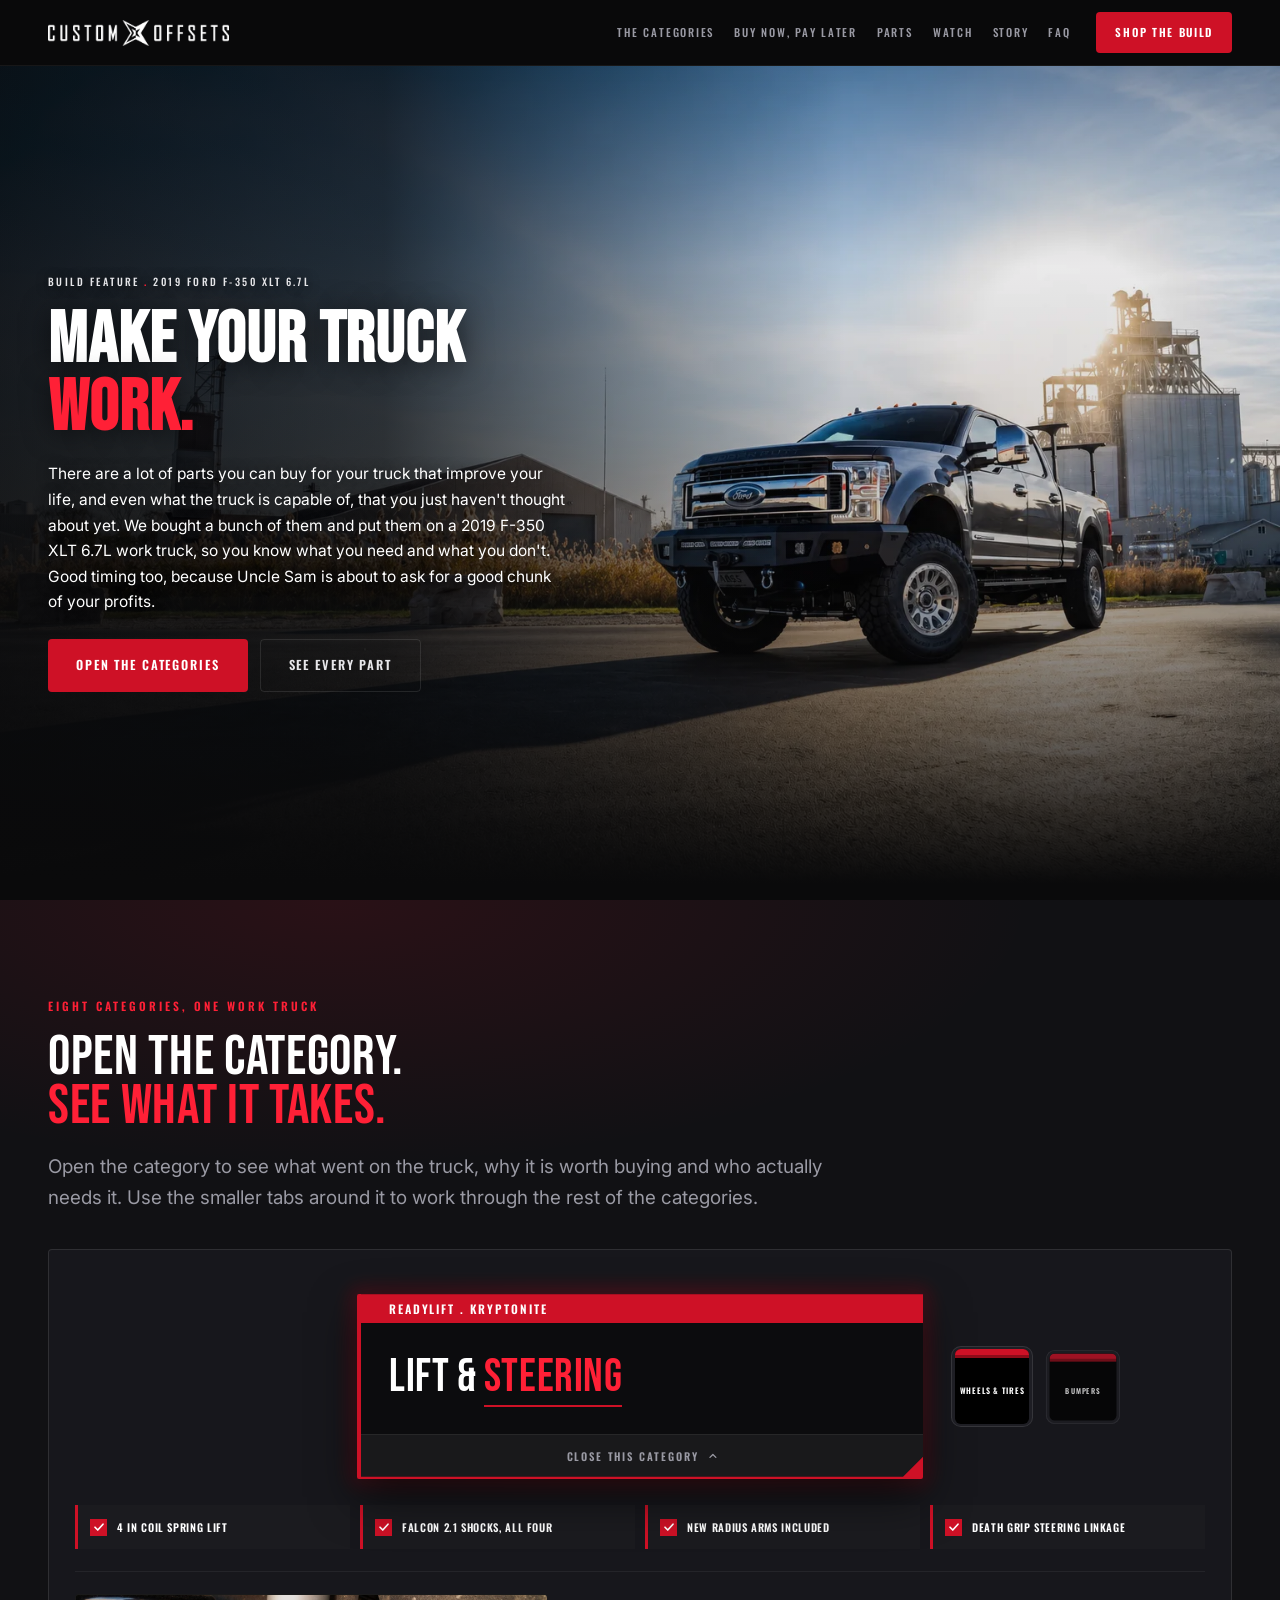
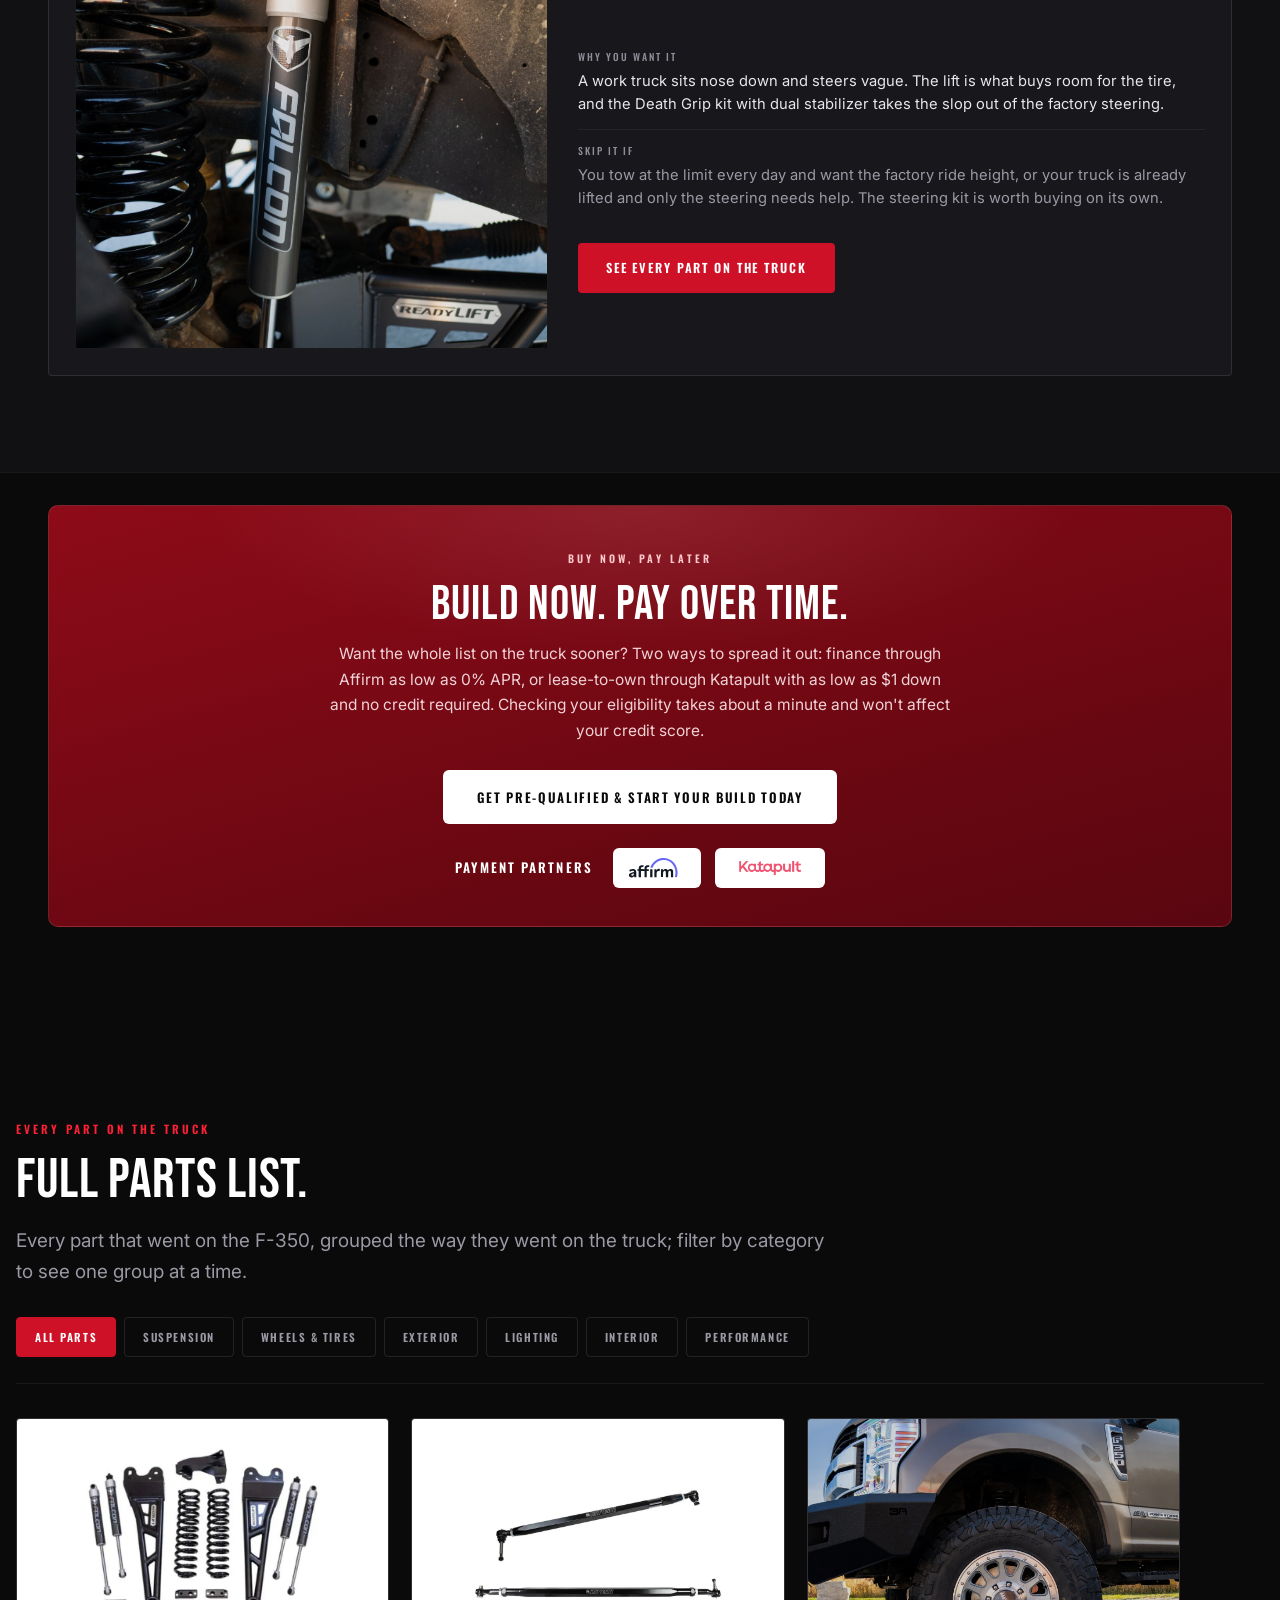
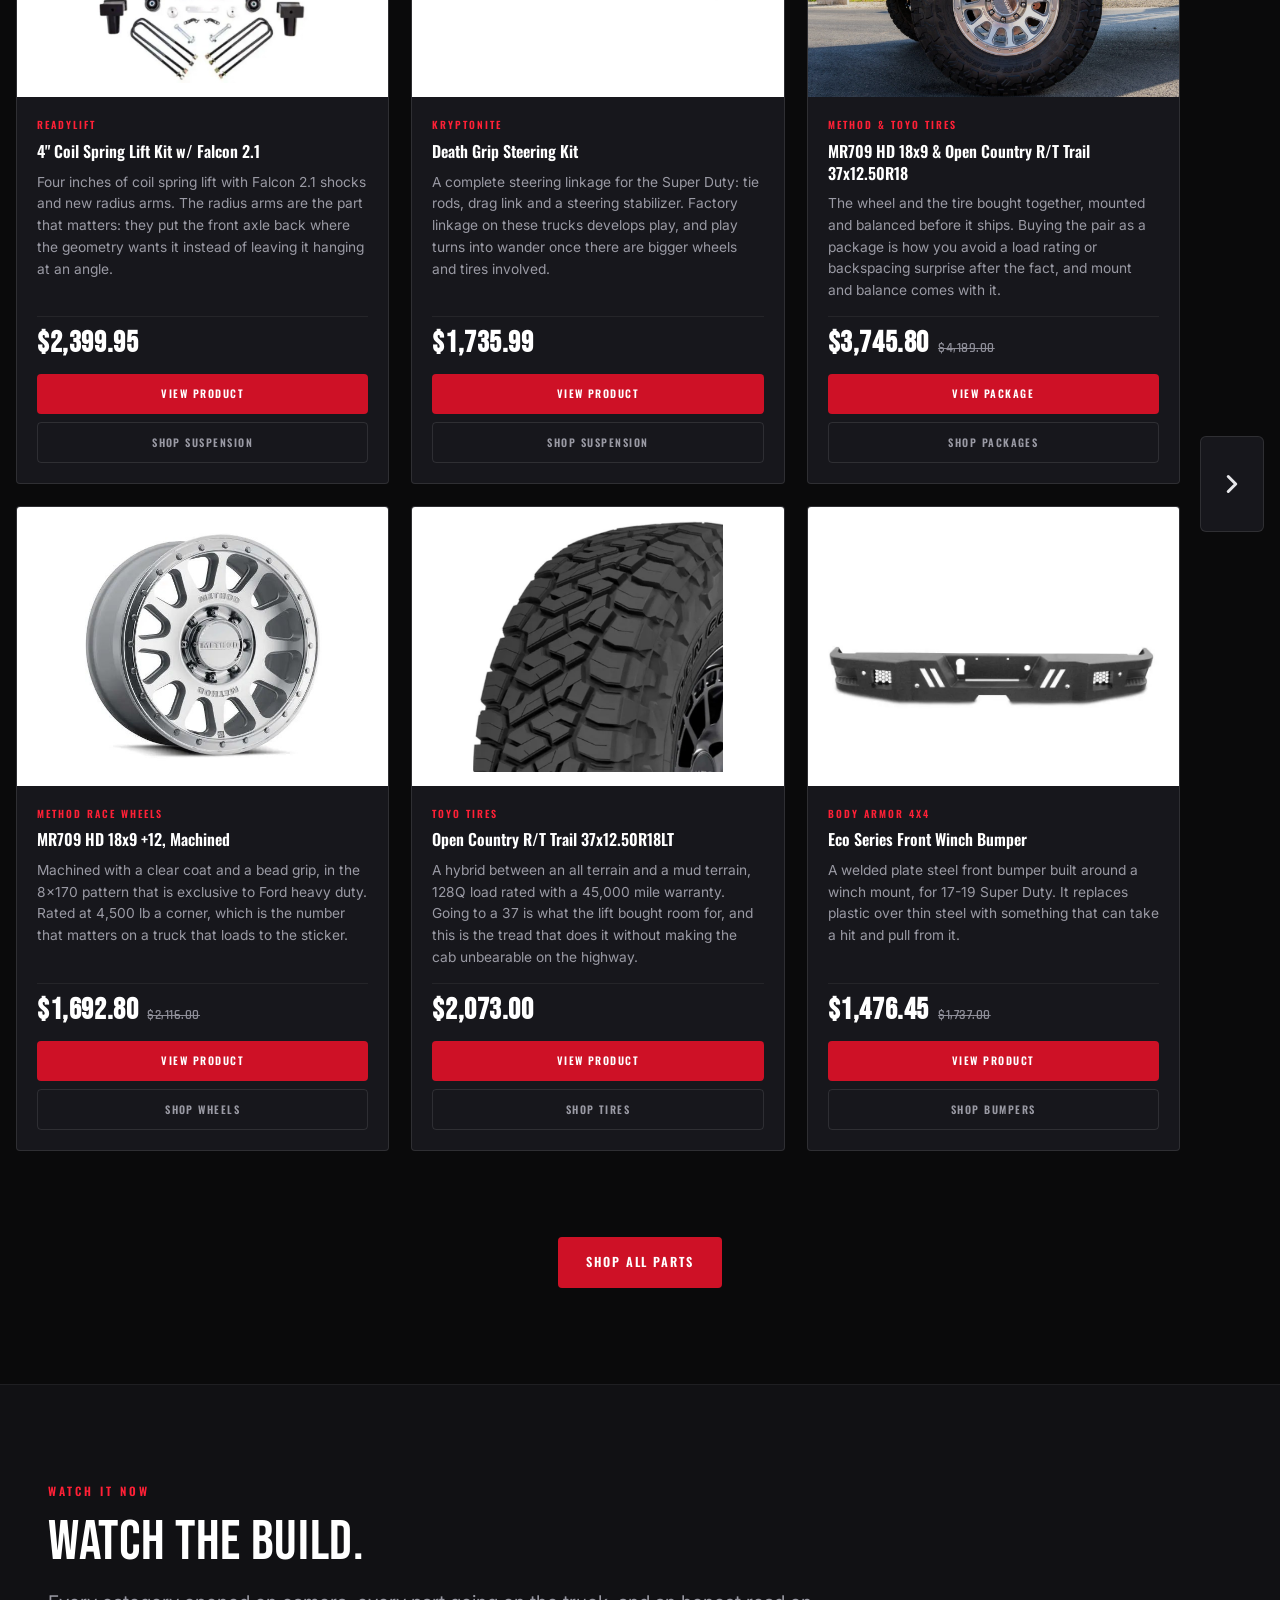
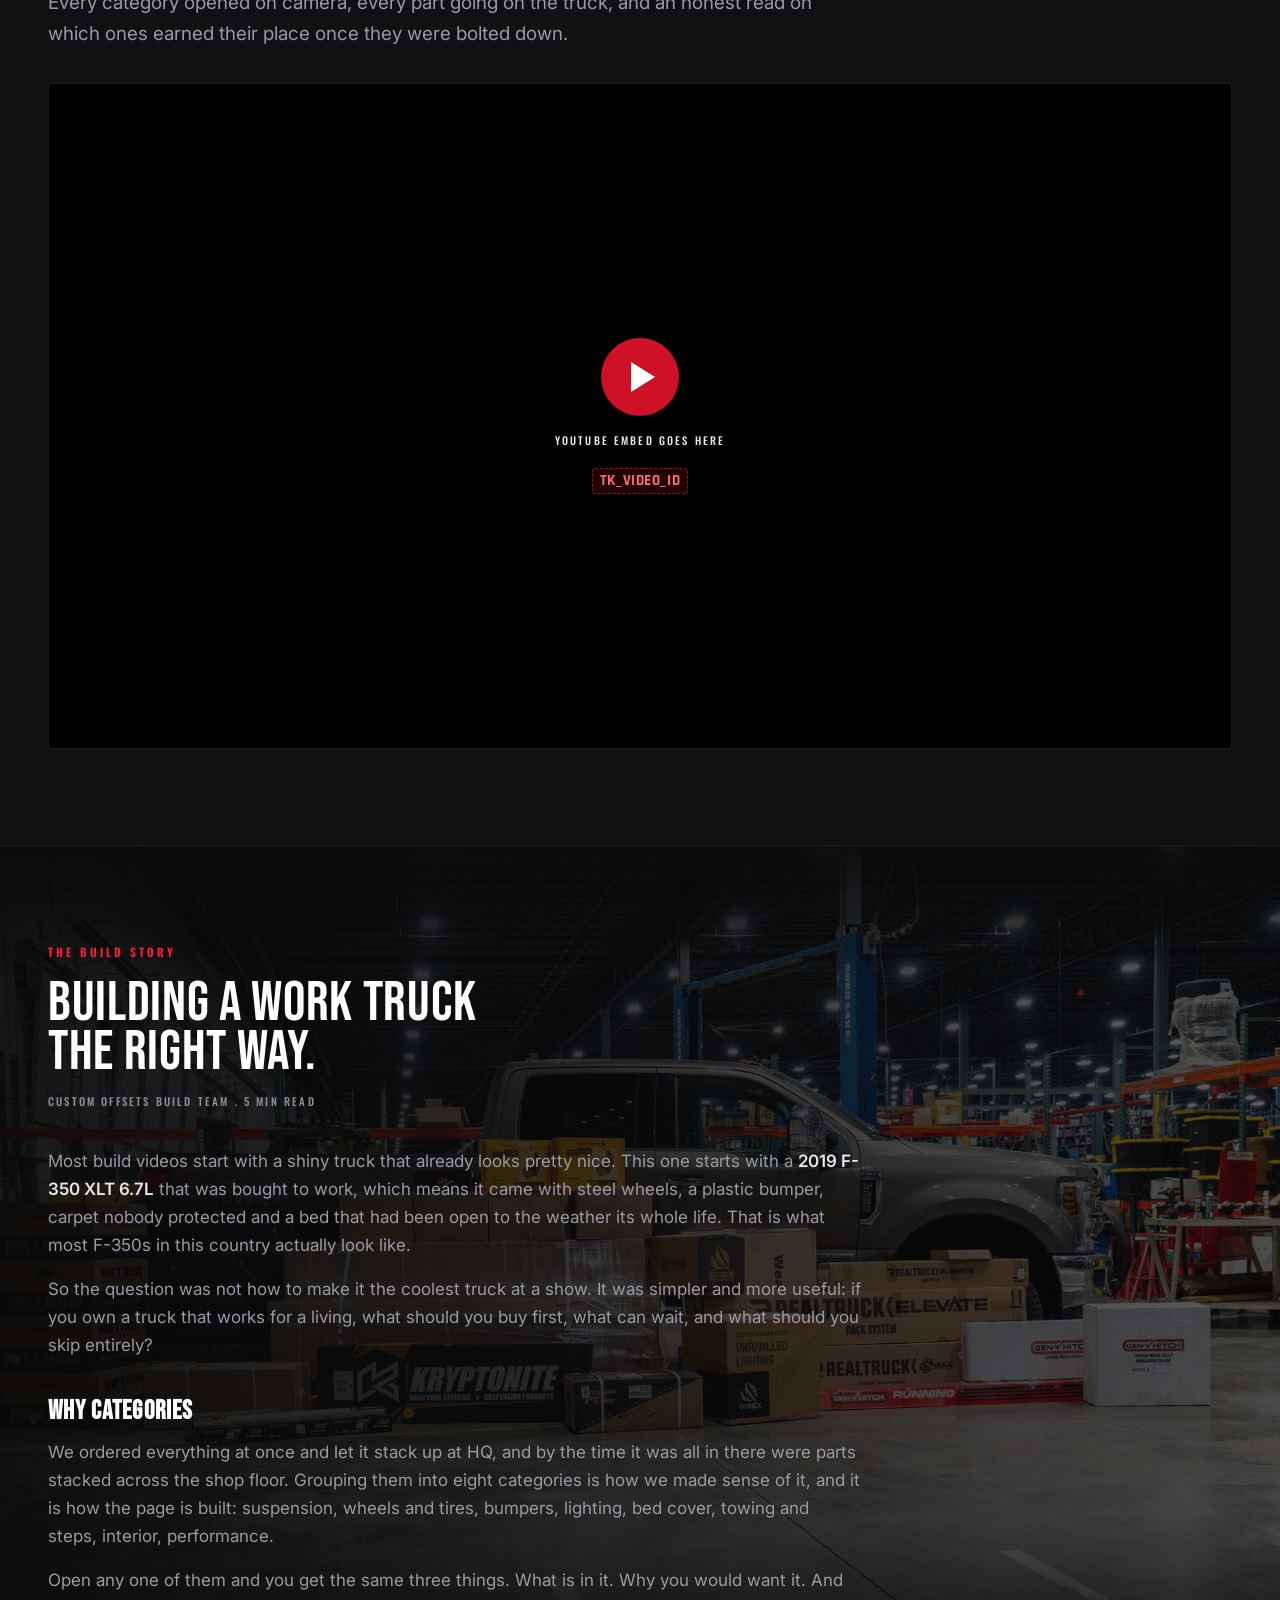
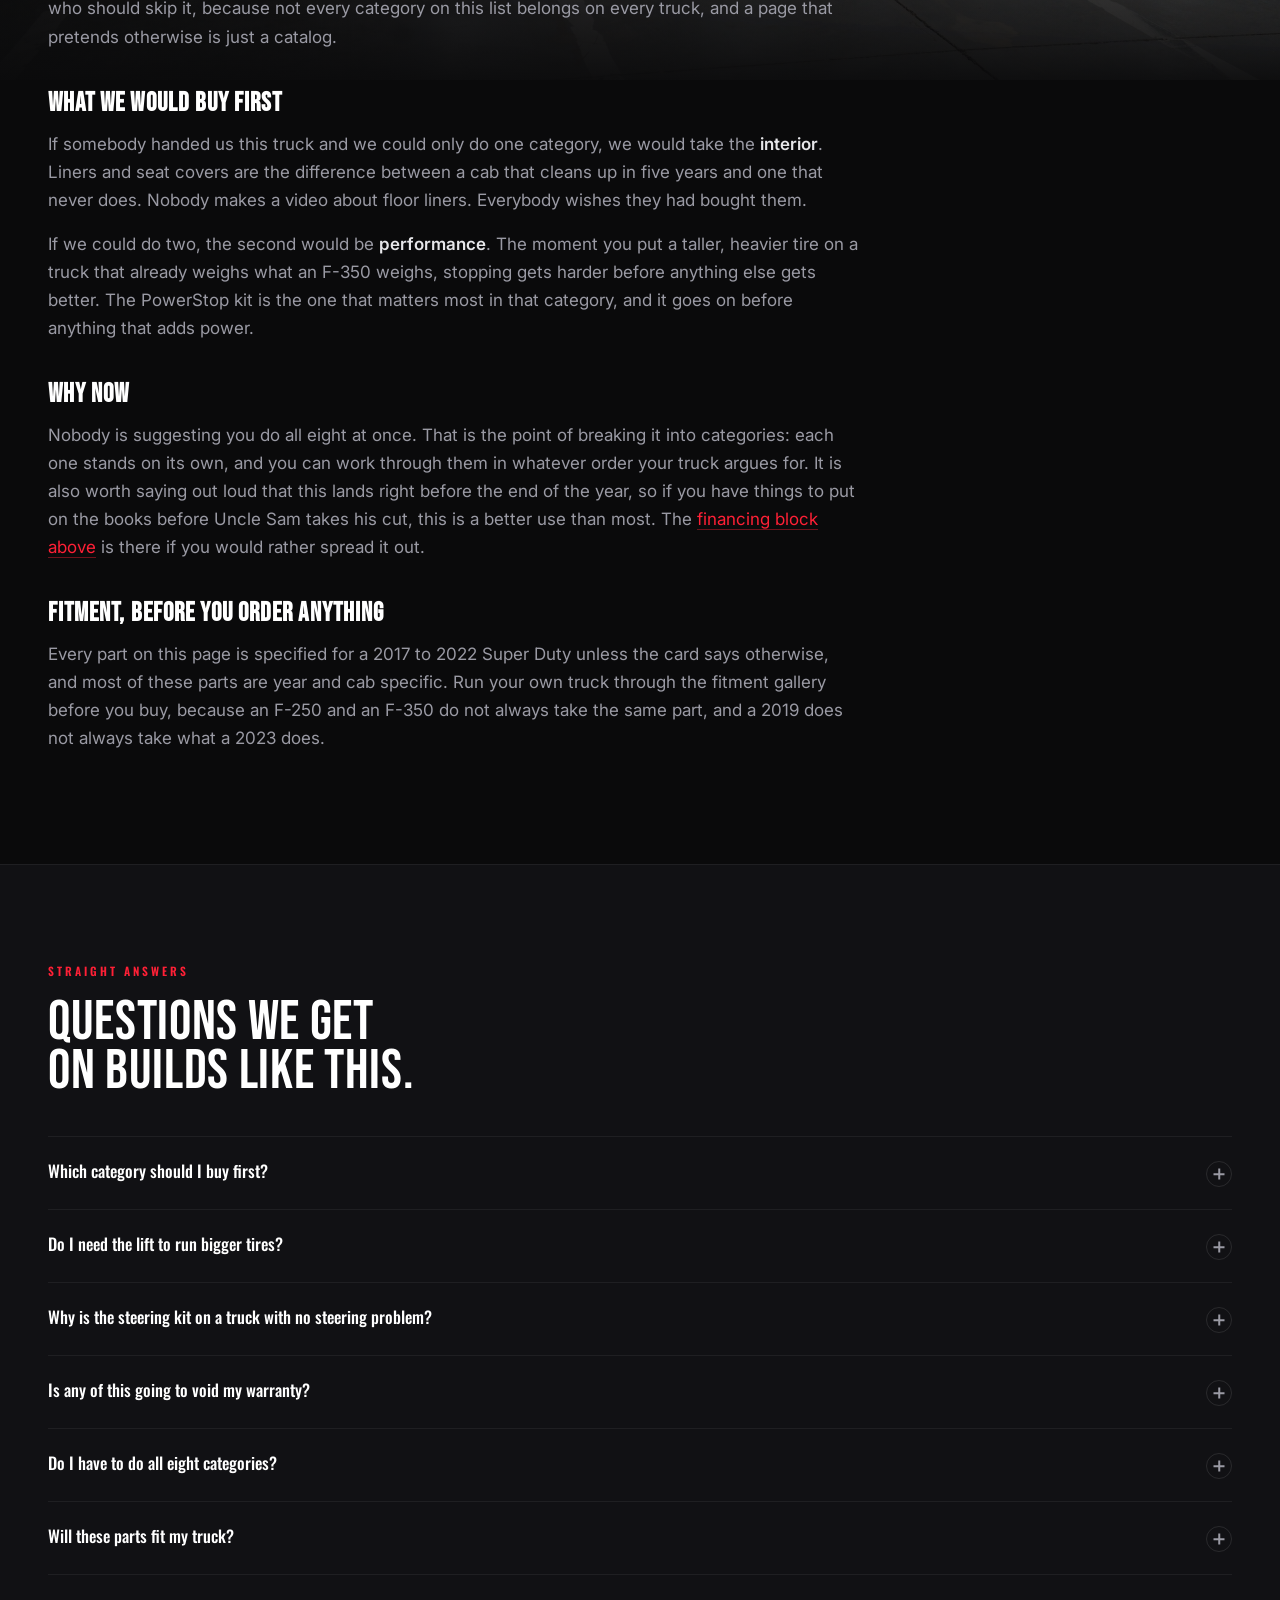
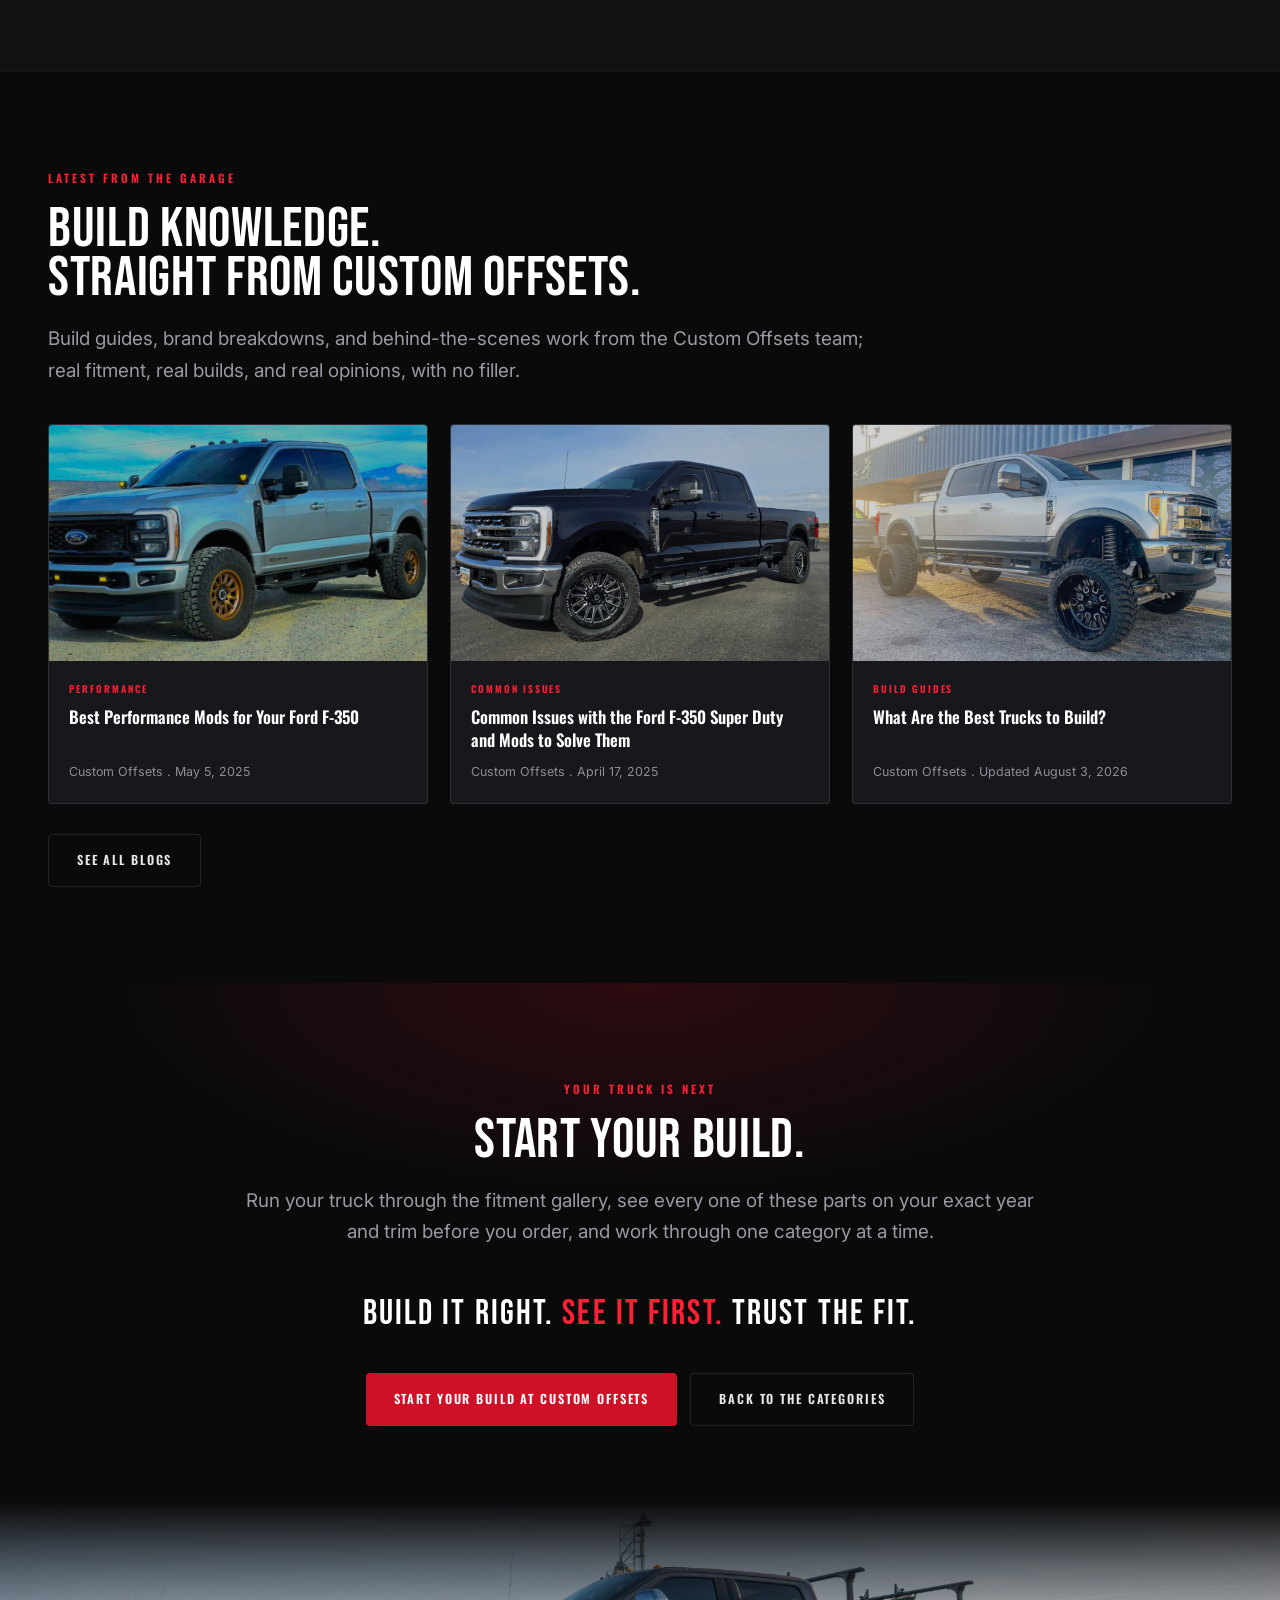
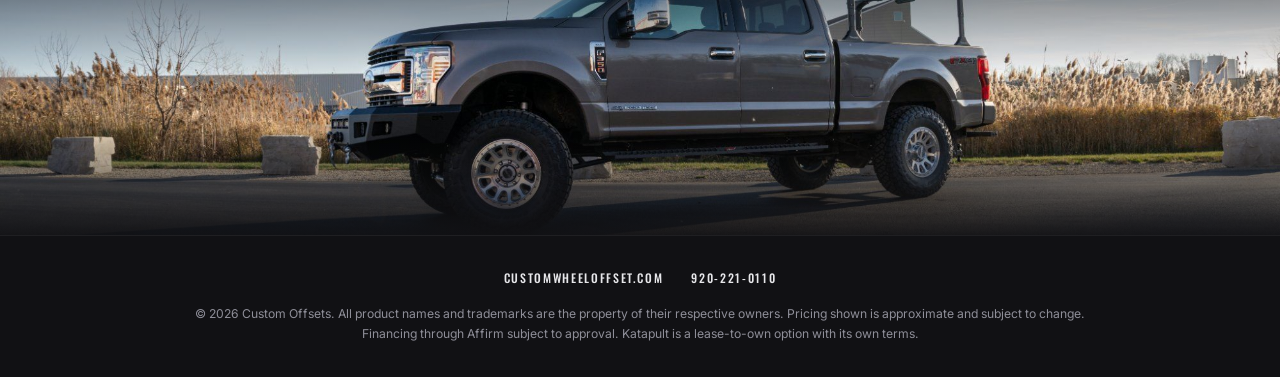
==== commit aca736f5: "Parts cards: headlights CTA, View Package link, no duplicate View Product - Headlights: red View Pro" ====
--- a/index.html
+++ b/index.html
@@ -247,7 +247,7 @@
           <p class="pcard__p">The wheel and the tire bought together, mounted and balanced before it ships. Buying the pair as a package is how you avoid a load rating or backspacing surprise after the fact, and mount and balance comes with it.</p>
           <div class="pcard__price pcard__price--top num">$3,745.80<s>$4,189.00</s></div>
           <div class="pcard__acts">
-            <a class="a1" href="https://www.customwheeloffset.com/buy-wheel-offset2/MR70989087312H/354480/method-mr709-hd-18x9-12-toyo-tires-open-country-r-t-trail-37x1250r18lt" target="_blank" rel="noopener">View Package</a>
+            <a class="a1" href="https://www.customwheeloffset.com/wheels-tires/2019-ford-f-350-super-duty?fitment-selection=all" target="_blank" rel="noopener">View Package</a>
             <a class="a2" href="https://www.customwheeloffset.com/store/wheel-tire-packages" target="_blank" rel="noopener">Shop Packages</a>
           </div>
         </div>
@@ -370,6 +370,7 @@
           <p class="pcard__p">Replacement headlight housings for the Super Duty. Twenty years of UV is not the issue on a 2019; the issue is that the factory housing was built to a price.</p>
           <div class="pcard__price pcard__price--top num">$935.00</div>
           <div class="pcard__acts">
+            <a class="a1" href="https://www.customwheeloffset.com/store/lighting/184344/alpharex-luxx-series-mkii-led-projector-headlights-chrome-17-19-ford-f-250-350-450-super-duty?year=2019&amp;make=Ford&amp;model=F-350+Super+Duty&amp;trim=XLT&amp;drive=4WD&amp;modification=Minor+Plastic+Trimming&amp;rubbing=No+rubbing+or+scrubbing&amp;suspension=Suspension+Lift+4.75%22" target="_blank" rel="noopener">View Product</a>
             <a class="a2" href="https://www.customwheeloffset.com/store/lighting" target="_blank" rel="noopener">Shop Lighting</a>
           </div>
         </div>
--- a/styles.css
+++ b/styles.css
@@ -340,7 +340,7 @@
 .ptab{font-family:'Oswald',sans-serif;font-size:.7rem;font-weight:600;letter-spacing:.14em;text-transform:uppercase;padding:11px 18px;border:1px solid var(--line);border-radius:var(--r);color:var(--muted);transition:all .2s}
 .ptab:hover{color:#fff;border-color:var(--red)}
 .ptab[aria-selected="true"]{background:var(--red);border-color:var(--red);color:#fff}
-.wrap--wide{max-width:var(--wide);padding:0 34px}
+.wrap--wide{max-width:var(--wide);padding:0 16px}
 
 /* carousel: on phones the arrows sit in one row under the cards */
 .carousel{display:grid;grid-template-columns:1fr;gap:0;align-items:center;margin-top:34px}
@@ -645,8 +645,17 @@
   /* "See every part on the truck" spans the panel */
   .detail__cta .btn{width:100%}
 
-  /* video: runs out to a 12px gutter instead of 28px */
-  .vidbox{margin-inline:-16px;margin-top:26px}
+  /* page gutter: 16px left and right on phones (28px above 767px; the parts list is 16px everywhere) */
+  .wrap{max-width:var(--maxw);margin:0 auto;padding:0 16px}
+  .nav__in,.stats__in{padding-left:16px;padding-right:16px}
+  /* swipe rows still run to the screen edges, so their bleed follows the 16px gutter */
+  .ptabs{margin-inline:-16px;padding-inline:16px;scroll-padding-inline:16px}
+  .bgrid{margin-inline:-16px;padding-left:16px;padding-right:16px;scroll-padding-inline:16px}
+  /* pre-qualify label on one line: 90px = 32px page gutters + 32px banner padding + 2px border + 24px button padding */
+  .finbanner__btn{font-size:min(.72rem,calc((100vw - 90px) / 22))}
+
+  /* video: runs out to a 12px gutter, 4px wider than the page gutter each side */
+  .vidbox{margin-inline:-4px;margin-top:26px}
 
   /* small labels: lift the 8-10px ones to ~11-12px */
   .stamp{font-size:.72rem}
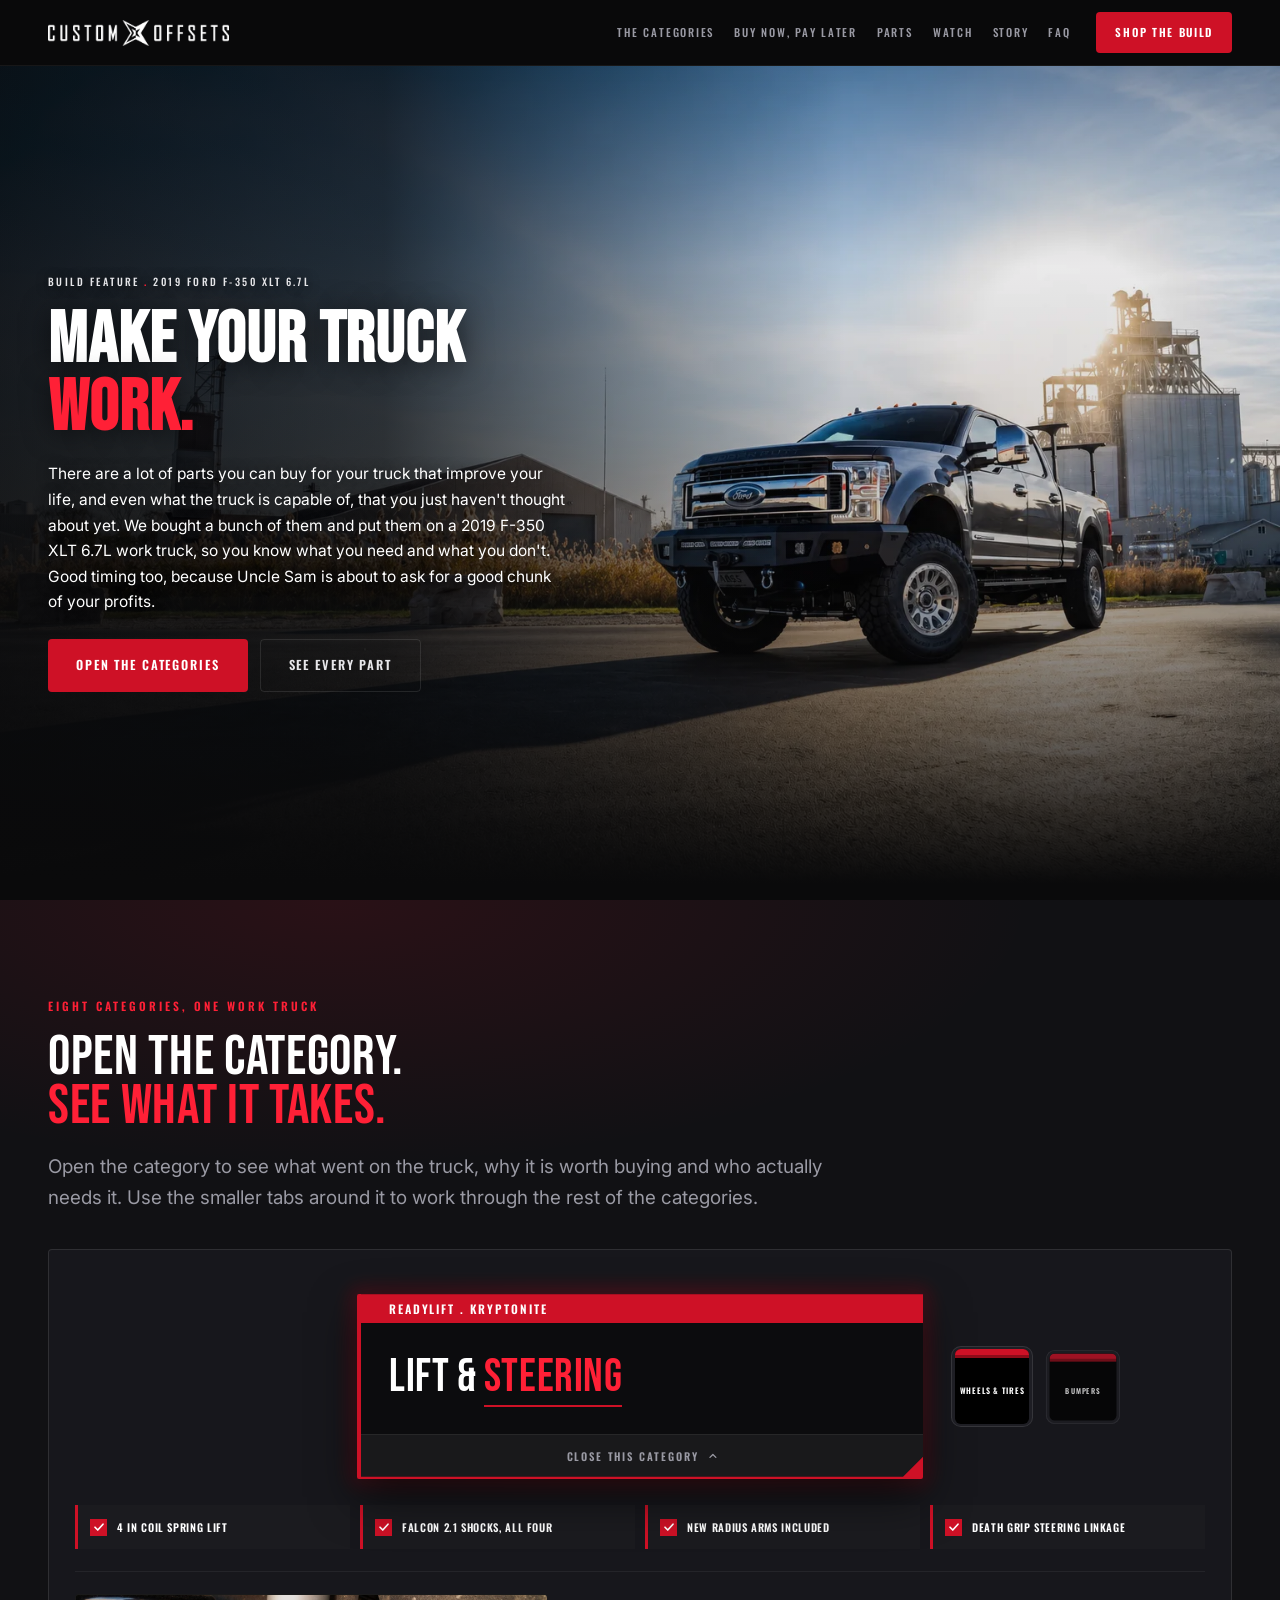
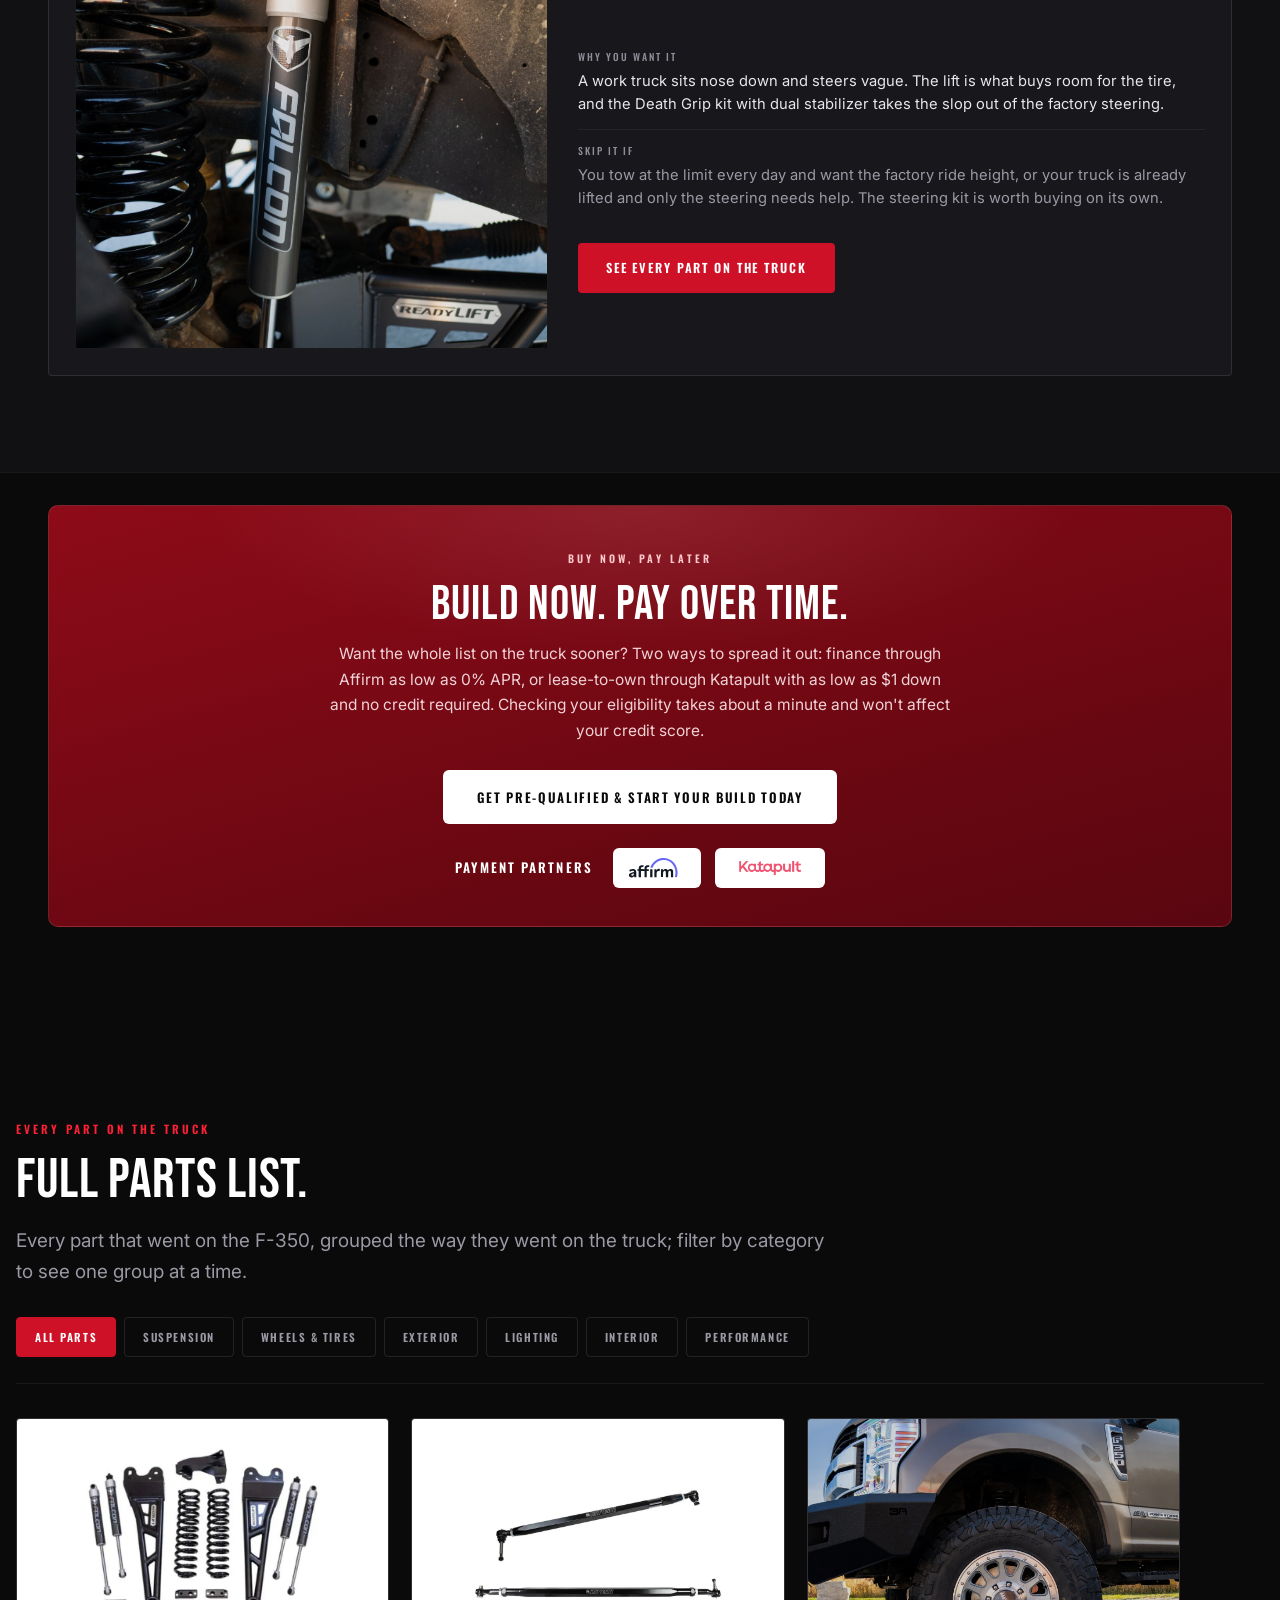
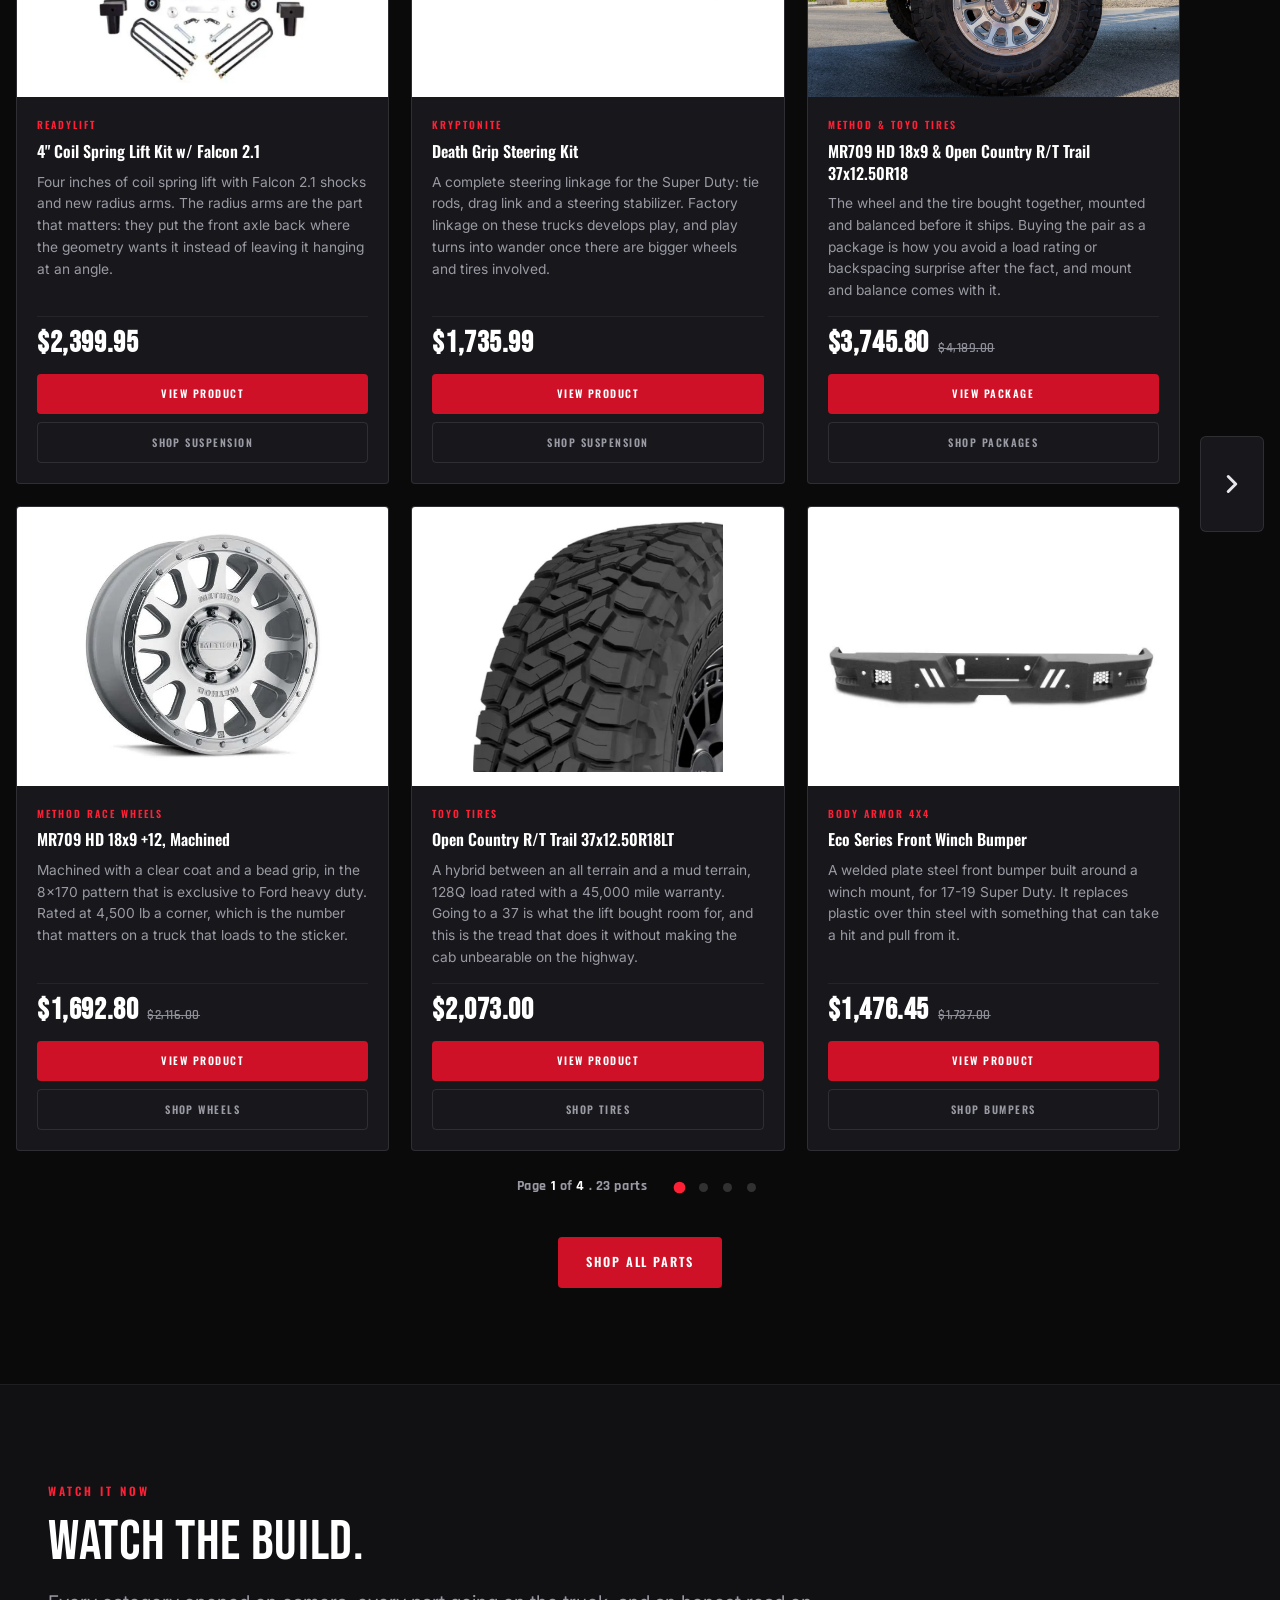
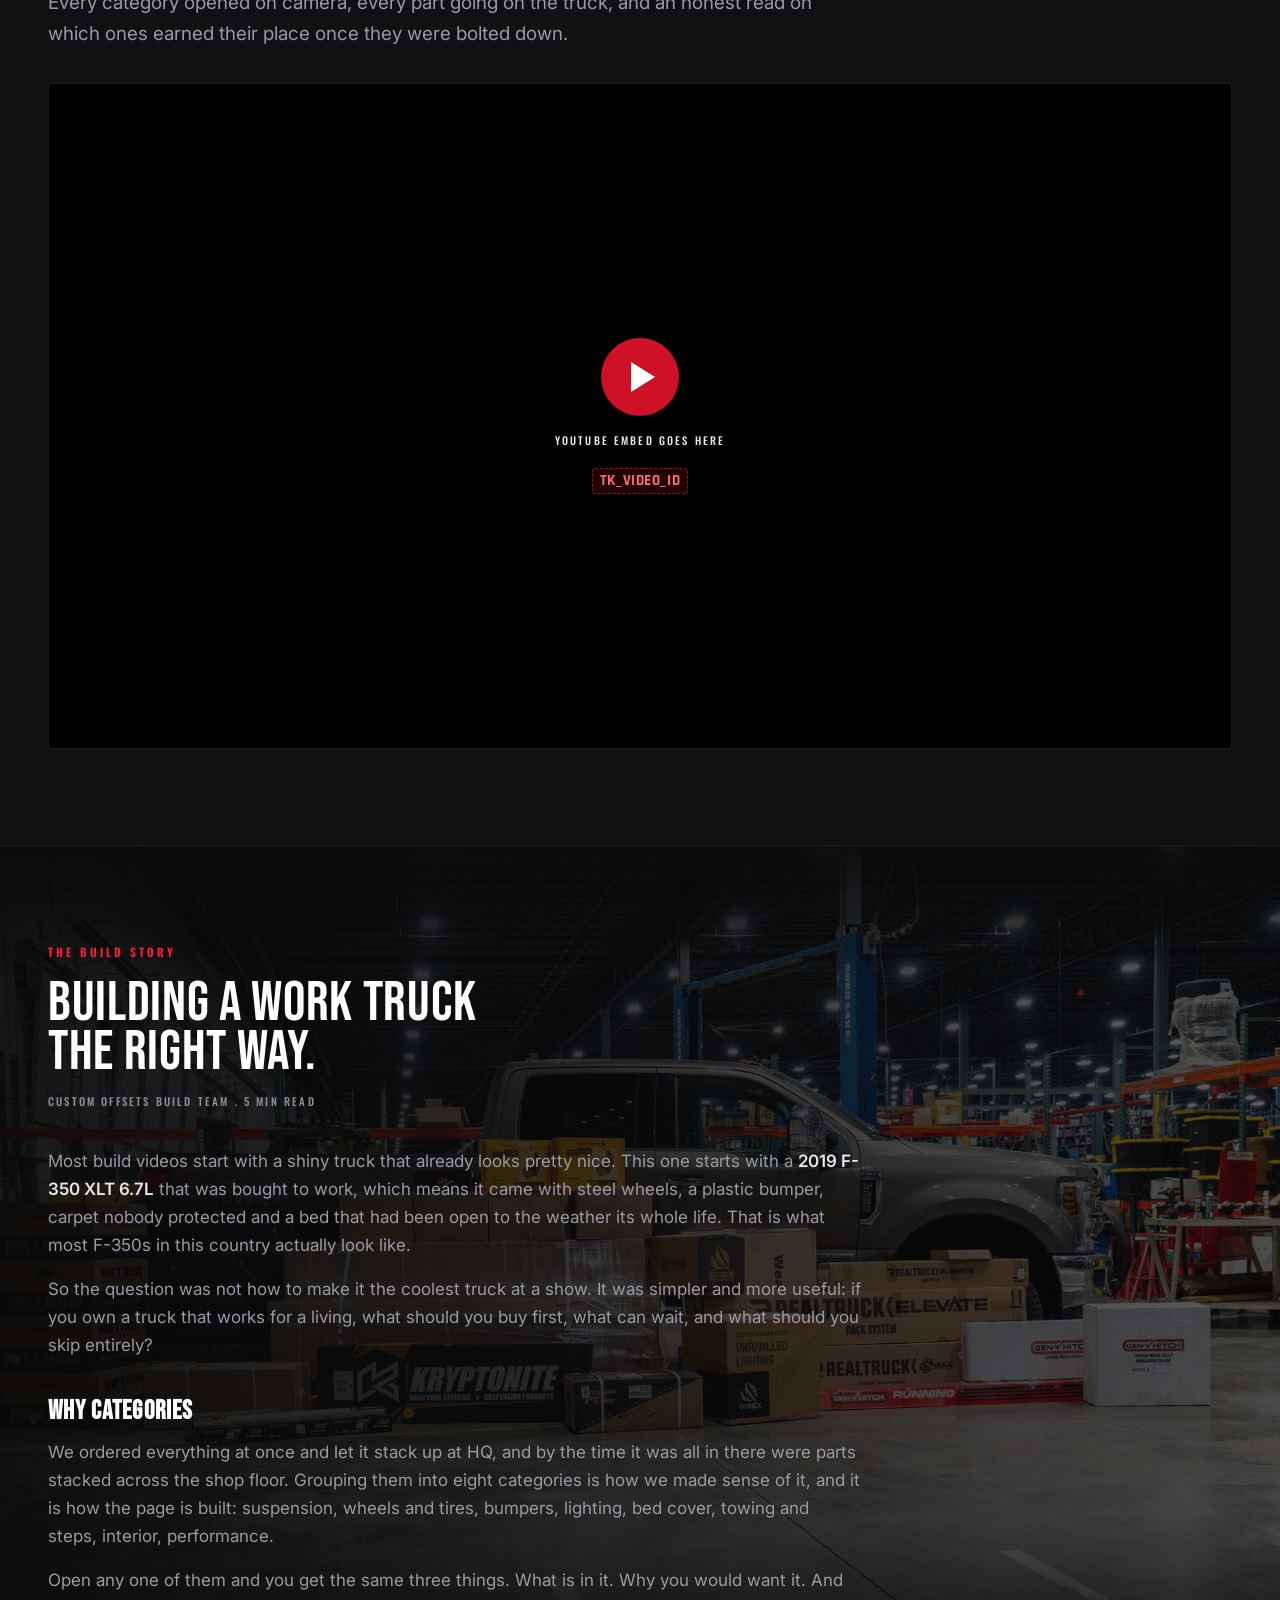
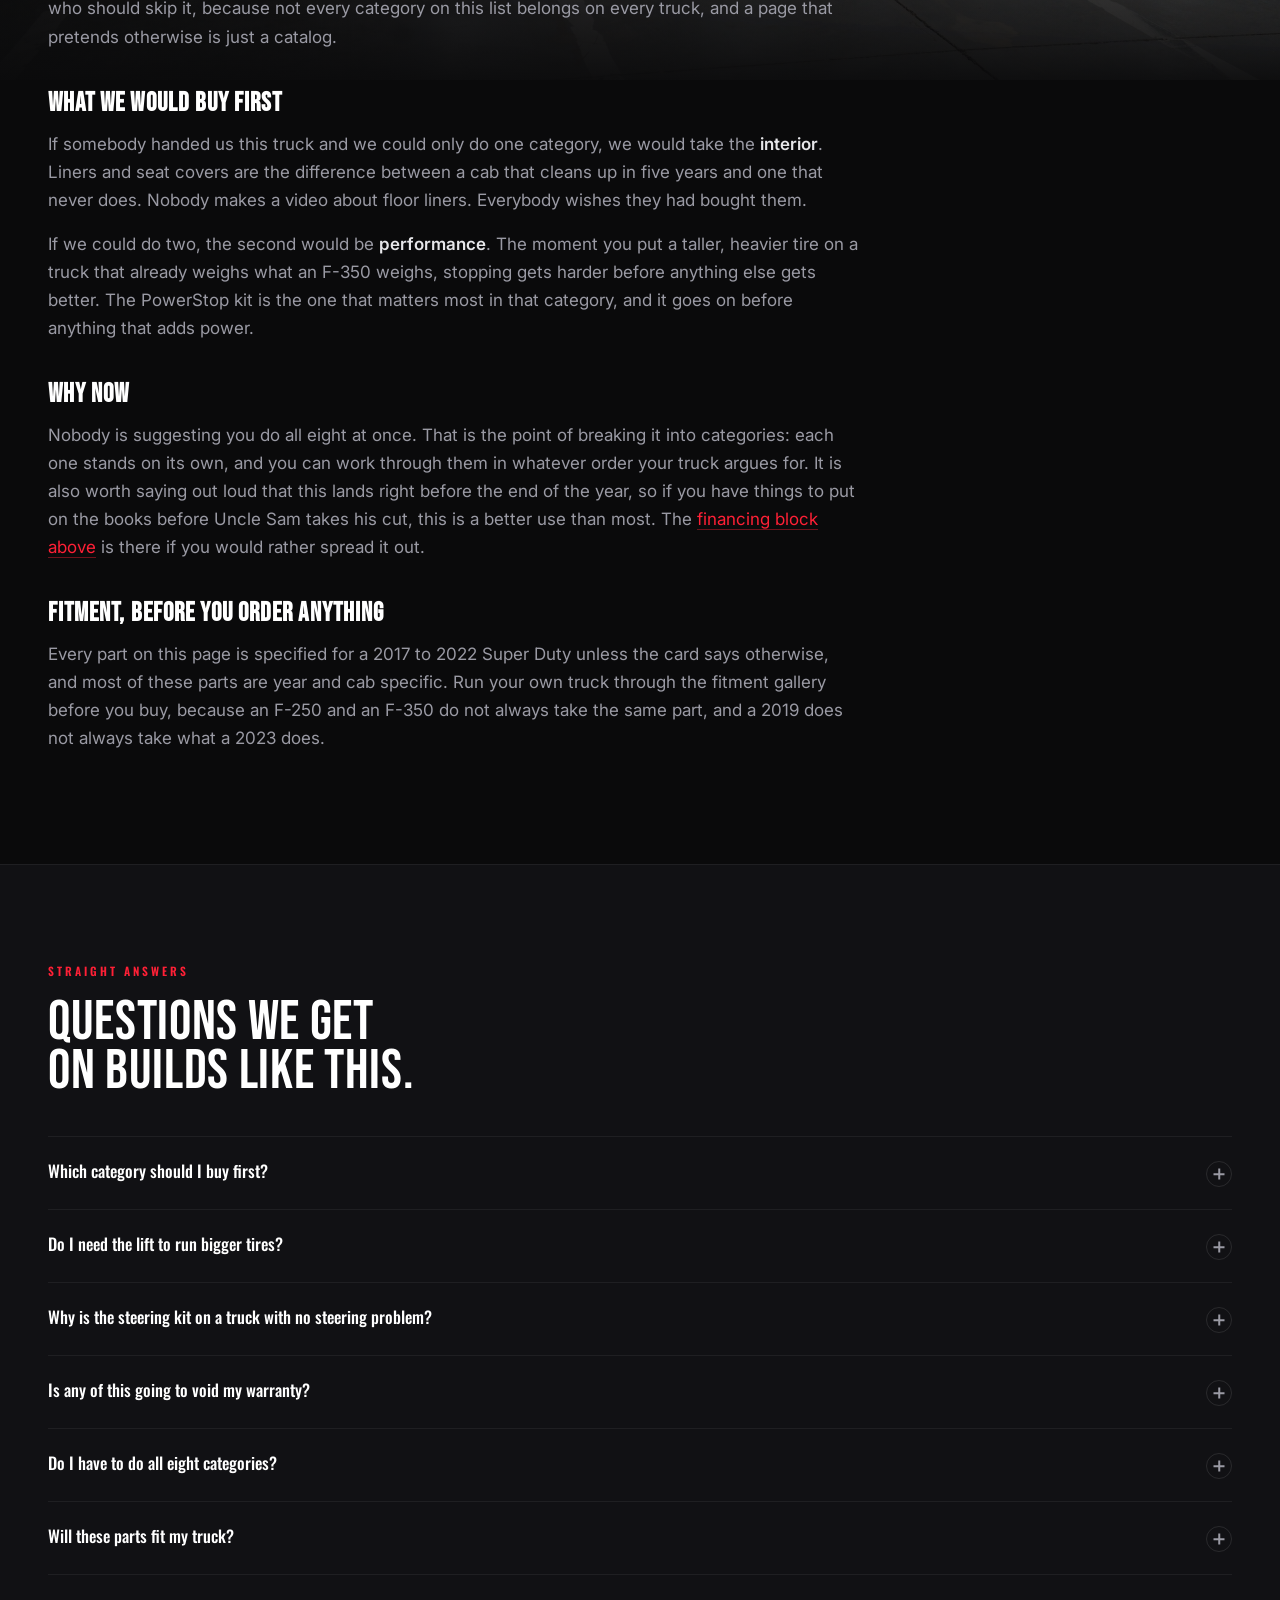
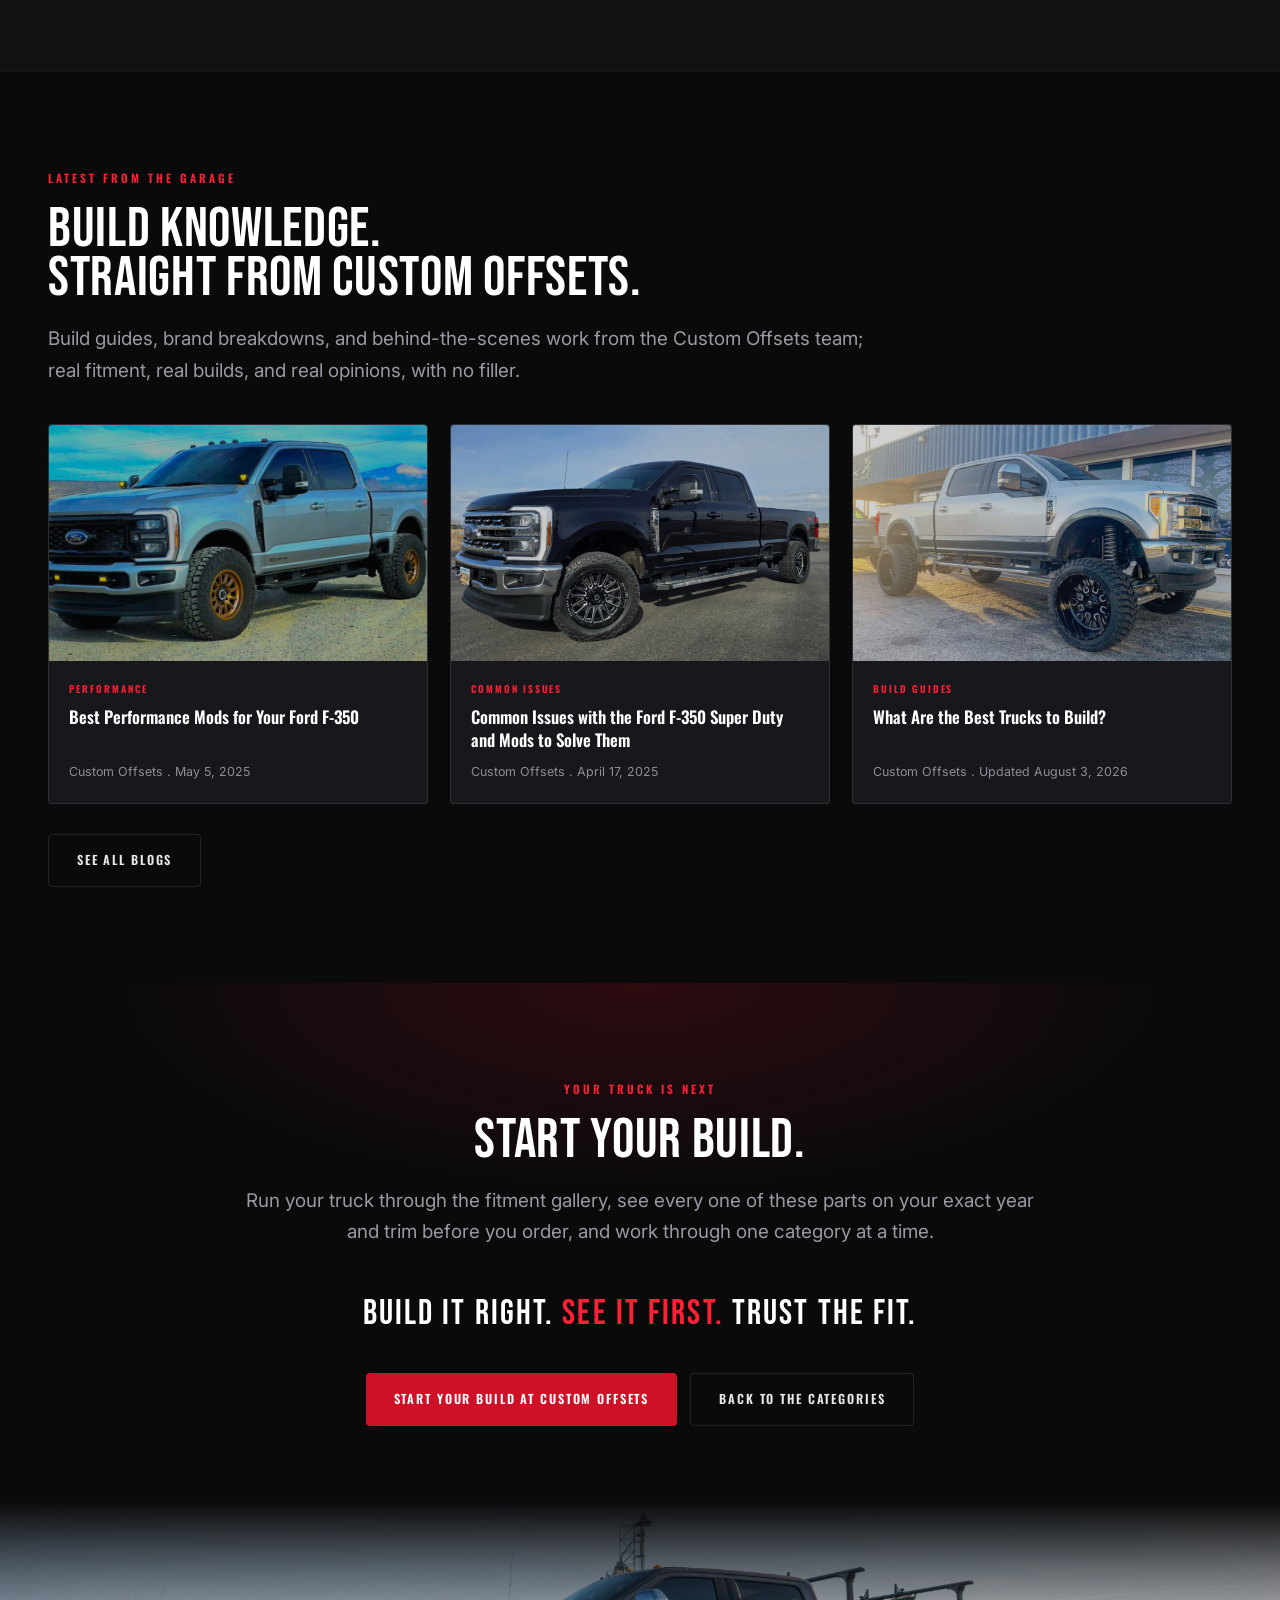
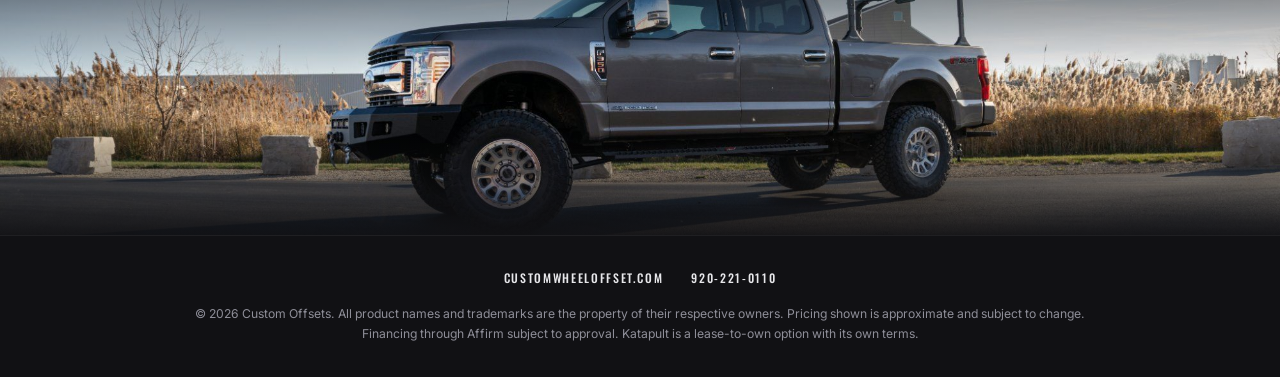
==== commit 13813ff7: "Financing pre-approval windows + accessibility pass - Pre-qualify with Affirm / Katapult close our p" ====
--- a/index.html
+++ b/index.html
@@ -20,7 +20,7 @@
 <a class="skip" href="#main">Skip to content</a>
 
 <!-- ===================== NAV ===================== -->
-<nav class="nav">
+<nav class="nav" aria-label="Main">
   <div class="nav__in">
     <a class="brand" href="#top"><img src="images/logo.png" alt="Custom Offsets"></a>
     <div class="nav__links">
@@ -146,6 +146,7 @@
 </section>
 
 <!-- ===================== FINANCING MODAL ===================== -->
+<button class="affirm-site-modal" type="button" data-page-type="marketplace" id="affirmTrigger" hidden tabindex="-1" aria-label="Open Affirm pre-qualification"></button>
 <div class="modal" id="finModal" role="dialog" aria-modal="true" aria-labelledby="finModalTitle">
   <div class="modal__scrim" data-close></div>
   <div class="modal__panel">
@@ -166,7 +167,7 @@
           and cooling parts on one approval. As low as 0% APR for qualified buyers, with predictable monthly payments and
           no late fees or hidden fees.
         </p>
-        <a class="btn btn--primary" href="https://www.customwheeloffset.com/" target="_blank" rel="noopener">Pre-qualify with Affirm</a>
+        <a class="btn btn--primary" href="https://www.customwheeloffset.com/financing" target="_blank" rel="noopener" data-lender="affirm">Pre-qualify with Affirm</a>
       </div>
       <div class="fincard">
         <div class="fincard__logo"><span class="lender lender--katapult"><img src="images/katapult-logo.png" alt="Katapult"></span></div>
@@ -176,7 +177,7 @@
           Katapult's lease-to-own option gets the parts on your truck for as low as $1 down, with a decision
           in seconds and no credit required. It's built for buyers who are still establishing or rebuilding credit.
         </p>
-        <a class="btn btn--primary" href="https://www.customwheeloffset.com/" target="_blank" rel="noopener">Pre-qualify with Katapult</a>
+        <a class="btn btn--primary" href="https://www.customwheeloffset.com/financing" target="_blank" rel="noopener" data-lender="katapult">Pre-qualify with Katapult</a>
       </div>
     </div>
     <p class="finnote">Your rate will be 0% APR or 10 to 36% APR based on credit, and is subject to an eligibility check. Payment options through Affirm are provided by these lending partners: <a href="https://www.affirm.com/lenders" target="_blank" rel="noopener">affirm.com/lenders</a>. Options depend on your purchase amount, and a down payment may be required. Katapult is a lease-to-own program with its own terms, not a loan. Learn more about payment options at Custom Offsets.</p>
@@ -197,14 +198,14 @@
         Every part that went on the F-350, grouped the way they went on the truck; filter by category
         to see one group at a time.
       </p>
-      <div class="ptabs" role="tablist" aria-label="Parts categories">
-        <button class="ptab" role="tab" aria-selected="true" data-cat="all">All Parts</button>
-        <button class="ptab" role="tab" aria-selected="false" data-cat="susp">Suspension</button>
-        <button class="ptab" role="tab" aria-selected="false" data-cat="wt">Wheels &amp; Tires</button>
-        <button class="ptab" role="tab" aria-selected="false" data-cat="ext">Exterior</button>
-        <button class="ptab" role="tab" aria-selected="false" data-cat="light">Lighting</button>
-        <button class="ptab" role="tab" aria-selected="false" data-cat="int">Interior</button>
-        <button class="ptab" role="tab" aria-selected="false" data-cat="perf">Performance</button>
+      <div class="ptabs" role="group" aria-label="Filter parts by category">
+        <button class="ptab" type="button" aria-pressed="true" data-cat="all">All Parts</button>
+        <button class="ptab" type="button" aria-pressed="false" data-cat="susp">Suspension</button>
+        <button class="ptab" type="button" aria-pressed="false" data-cat="wt">Wheels &amp; Tires</button>
+        <button class="ptab" type="button" aria-pressed="false" data-cat="ext">Exterior</button>
+        <button class="ptab" type="button" aria-pressed="false" data-cat="light">Lighting</button>
+        <button class="ptab" type="button" aria-pressed="false" data-cat="int">Interior</button>
+        <button class="ptab" type="button" aria-pressed="false" data-cat="perf">Performance</button>
       </div>
     </div>
 
@@ -215,7 +216,7 @@
         <div class="pcard__img pcard__img--product"><img src="images/prod-lift.jpg" alt="ReadyLift 4 inch coil spring lift kit with Falcon 2.1 shocks" loading="lazy"></div>
         <div class="pcard__body">
           <div class="pcard__brand">ReadyLift</div>
-          <div class="pcard__t">4" Coil Spring Lift Kit w/ Falcon 2.1</div>
+          <h3 class="pcard__t">4" Coil Spring Lift Kit w/ Falcon 2.1</h3>
           <p class="pcard__p">Four inches of coil spring lift with Falcon 2.1 shocks and new radius arms. The radius arms are the part that matters: they put the front axle back where the geometry wants it instead of leaving it hanging at an angle.</p>
           <div class="pcard__price pcard__price--top num">$2,399.95</div>
           <div class="pcard__acts">
@@ -229,7 +230,7 @@
         <div class="pcard__img pcard__img--product"><img src="images/prod-steering.jpg" alt="Kryptonite Death Grip steering kit" loading="lazy"></div>
         <div class="pcard__body">
           <div class="pcard__brand">Kryptonite</div>
-          <div class="pcard__t">Death Grip Steering Kit</div>
+          <h3 class="pcard__t">Death Grip Steering Kit</h3>
           <p class="pcard__p">A complete steering linkage for the Super Duty: tie rods, drag link and a steering stabilizer. Factory linkage on these trucks develops play, and play turns into wander once there are bigger wheels and tires involved.</p>
           <div class="pcard__price pcard__price--top num">$1,735.99</div>
           <div class="pcard__acts">
@@ -243,7 +244,7 @@
         <div class="pcard__img"><img src="images/part-wheels.jpg" alt="Method MR709 HD wheel and Toyo Open Country R/T Trail tire on the truck" loading="lazy" style="object-position:50% 46%"></div>
         <div class="pcard__body">
           <div class="pcard__brand">Method &amp; Toyo Tires</div>
-          <div class="pcard__t">MR709 HD 18x9 &amp; Open Country R/T Trail 37x12.50R18</div>
+          <h3 class="pcard__t">MR709 HD 18x9 &amp; Open Country R/T Trail 37x12.50R18</h3>
           <p class="pcard__p">The wheel and the tire bought together, mounted and balanced before it ships. Buying the pair as a package is how you avoid a load rating or backspacing surprise after the fact, and mount and balance comes with it.</p>
           <div class="pcard__price pcard__price--top num">$3,745.80<s>$4,189.00</s></div>
           <div class="pcard__acts">
@@ -257,7 +258,7 @@
         <div class="pcard__img pcard__img--product"><img src="images/prod-wheel.jpg" alt="Method MR709 HD 18x9 machined wheel" loading="lazy"></div>
         <div class="pcard__body">
           <div class="pcard__brand">Method Race Wheels</div>
-          <div class="pcard__t">MR709 HD 18x9 +12, Machined</div>
+          <h3 class="pcard__t">MR709 HD 18x9 +12, Machined</h3>
           <p class="pcard__p">Machined with a clear coat and a bead grip, in the 8x170 pattern that is exclusive to Ford heavy duty. Rated at 4,500 lb a corner, which is the number that matters on a truck that loads to the sticker.</p>
           <div class="pcard__price pcard__price--top num">$1,692.80<s>$2,116.00</s></div>
           <div class="pcard__acts">
@@ -271,7 +272,7 @@
         <div class="pcard__img pcard__img--product"><img src="images/prod-tire.jpg" alt="Toyo Open Country R/T Trail tire" loading="lazy"></div>
         <div class="pcard__body">
           <div class="pcard__brand">Toyo Tires</div>
-          <div class="pcard__t">Open Country R/T Trail 37x12.50R18LT</div>
+          <h3 class="pcard__t">Open Country R/T Trail 37x12.50R18LT</h3>
           <p class="pcard__p">A hybrid between an all terrain and a mud terrain, 128Q load rated with a 45,000 mile warranty. Going to a 37 is what the lift bought room for, and this is the tread that does it without making the cab unbearable on the highway.</p>
           <div class="pcard__price pcard__price--top num">$2,073.00</div>
           <div class="pcard__acts">
@@ -285,7 +286,7 @@
         <div class="pcard__img pcard__img--product"><img src="images/prod-rearbumper.jpg" alt="Body Armor 4x4 Ambush rear bumper" loading="lazy" data-slot="rear"></div>
         <div class="pcard__body">
           <div class="pcard__brand">Body Armor 4x4</div>
-          <div class="pcard__t">Eco Series Front Winch Bumper</div>
+          <h3 class="pcard__t">Eco Series Front Winch Bumper</h3>
           <p class="pcard__p">A welded plate steel front bumper built around a winch mount, for 17-19 Super Duty. It replaces plastic over thin steel with something that can take a hit and pull from it.</p>
           <div class="pcard__price pcard__price--top num">$1,476.45<s>$1,737.00</s></div>
           <div class="pcard__acts">
@@ -299,7 +300,7 @@
         <div class="pcard__img pcard__img--product"><img src="images/prod-ambush.jpg" alt="Body Armor 4x4 Eco Series front winch bumper" loading="lazy" data-slot="front"></div>
         <div class="pcard__body">
           <div class="pcard__brand">Body Armor 4x4</div>
-          <div class="pcard__t">Ambush Rear Bumper</div>
+          <h3 class="pcard__t">Ambush Rear Bumper</h3>
           <p class="pcard__p">A steel rear bumper for 17-22 Super Duty. The factory plastic rear step is the first thing to bend when a trailer gets away from you.</p>
           <div class="pcard__price pcard__price--top num">$923.95<s>$1,087.00</s></div>
           <div class="pcard__acts">
@@ -313,7 +314,7 @@
         <div class="pcard__img pcard__img--product"><img src="images/prod-winch.jpg" alt="Rough Country 13,000 lb Torque winch on synthetic rope" loading="lazy"></div>
         <div class="pcard__body">
           <div class="pcard__brand">Rough Country</div>
-          <div class="pcard__t">13,000 lb Torque Winch</div>
+          <h3 class="pcard__t">13,000 lb Torque Winch</h3>
           <p class="pcard__p">A 13,000 lb winch on synthetic rope. Synthetic weighs less than cable, does not store energy the same way if it lets go, and is the reason a winch is worth running on a work truck.</p>
           <div class="pcard__price pcard__price--top num">$899.95</div>
           <div class="pcard__acts">
@@ -327,7 +328,7 @@
         <div class="pcard__img pcard__img--product"><img src="images/prod-lightbar.jpg" alt="Diode Dynamics SS30 light bar" loading="lazy"></div>
         <div class="pcard__body">
           <div class="pcard__brand">Lighting</div>
-          <div class="pcard__t">Front Bumper Light Bar</div>
+          <h3 class="pcard__t">Front Bumper Light Bar</h3>
           <p class="pcard__p">A light bar mounted in the front bumper opening. Bumper mounting keeps it out of the windshield reflection and off the roofline, where the wind noise lives.</p>
           <div class="pcard__price pcard__price--top num">$799.95</div>
           <div class="pcard__acts">
@@ -340,7 +341,7 @@
         <div class="pcard__img pcard__img--product"><img src="images/prod-fog-white.jpg" alt="Diode Dynamics SS3 Pro pods, white" loading="lazy"></div>
         <div class="pcard__body">
           <div class="pcard__brand">Lighting</div>
-          <div class="pcard__t">Front Bumper Fog Lights, Outer</div>
+          <h3 class="pcard__t">Front Bumper Fog Lights, Outer</h3>
           <p class="pcard__p">The outer pair in the bumper. Fog lights sit low on purpose, under the layer of fog or dust that a high-mounted light just reflects back at you.</p>
           <div class="pcard__price pcard__price--top num">$599.95</div>
           <div class="pcard__acts">
@@ -353,7 +354,7 @@
         <div class="pcard__img pcard__img--product"><img src="images/prod-fog-amber.jpg" alt="Diode Dynamics SS3 Pro pods, amber" loading="lazy"></div>
         <div class="pcard__body">
           <div class="pcard__brand">Lighting</div>
-          <div class="pcard__t">Front Bumper Fog Lights, Inner</div>
+          <h3 class="pcard__t">Front Bumper Fog Lights, Inner</h3>
           <p class="pcard__p">The inner pair, running in tandem with the headlights. Pairing them to the factory fog light switch gives an added boost to the lighting range for nighttime driving.</p>
           <div class="pcard__price pcard__price--top num">$599.95<em>each</em></div>
           <div class="pcard__acts">
@@ -366,7 +367,7 @@
         <div class="pcard__img pcard__img--product"><img src="images/prod-headlights.jpg" alt="AlphaRex LUXX series LED projector headlights, chrome" loading="lazy"></div>
         <div class="pcard__body">
           <div class="pcard__brand">Lighting</div>
-          <div class="pcard__t">Headlights</div>
+          <h3 class="pcard__t">Headlights</h3>
           <p class="pcard__p">Replacement headlight housings for the Super Duty. Twenty years of UV is not the issue on a 2019; the issue is that the factory housing was built to a price.</p>
           <div class="pcard__price pcard__price--top num">$935.00</div>
           <div class="pcard__acts">
@@ -380,7 +381,7 @@
         <div class="pcard__img pcard__img--product"><img src="images/prod-bedcover.jpg" alt="BAK Revolver X4ts hard roll-up tonneau cover on T-slot rails" loading="lazy"></div>
         <div class="pcard__body">
           <div class="pcard__brand">BAK Industries</div>
-          <div class="pcard__t">Revolver X4ts Bed Cover</div>
+          <h3 class="pcard__t">Revolver X4ts Bed Cover</h3>
           <p class="pcard__p">A hard roll-up tonneau on T-slot rails. It rolls back for tall loads and locks flat for everything else, which is the compromise a folding cover does not make.</p>
           <div class="pcard__price pcard__price--top num">$1,779.99</div>
           <div class="pcard__acts">
@@ -394,7 +395,7 @@
         <div class="pcard__img pcard__img--product"><img src="images/prod-rack.jpg" alt="RealTruck Elevate truck rack over a roll-up bed cover" loading="lazy"></div>
         <div class="pcard__body">
           <div class="pcard__brand">RealTruck</div>
-          <div class="pcard__t">Elevate Truck Rack</div>
+          <h3 class="pcard__t">Elevate Truck Rack</h3>
           <p class="pcard__p">An adjustable rack that clamps to the bed rails and sits over the cover, so ladders and lumber ride above a bed that is still locked and dry. The crossbars slide and the uprights drop out when you do not need them.</p>
           <div class="pcard__price pcard__price--top num">$999.99</div>
           <div class="pcard__acts">
@@ -407,7 +408,7 @@
         <div class="pcard__img pcard__img--product"><img src="images/prod-boards.jpg" alt="GEN-Y running boards" loading="lazy"></div>
         <div class="pcard__body">
           <div class="pcard__brand">GEN-Y</div>
-          <div class="pcard__t">Running Boards</div>
+          <h3 class="pcard__t">Running Boards</h3>
           <p class="pcard__p">Boards down each side of the cab. The taller the truck, the more the first step up decides who is willing to ride in it.</p>
           <div class="pcard__price pcard__price--top num">$699.95</div>
           <div class="pcard__acts">
@@ -420,7 +421,7 @@
         <div class="pcard__img pcard__img--product"><img src="images/prod-hitch.jpg" alt="GEN-Y Boss Torsion-Flex 21K drop hitch" loading="lazy"></div>
         <div class="pcard__body">
           <div class="pcard__brand">GEN-Y</div>
-          <div class="pcard__t">Boss Torsion-Flex 21K Drop Hitch</div>
+          <h3 class="pcard__t">Boss Torsion-Flex 21K Drop Hitch</h3>
           <p class="pcard__p">A 2.5 inch receiver with a 9 inch drop and five adjustable positions, dual ball mount and pintle lock included. It brings the ball back down to the coupler after the lift; towing nose high puts the load on the rear axle of the trailer and takes weight off your steer tires.</p>
           <div class="pcard__price pcard__price--top num">$979.95</div>
           <div class="pcard__acts">
@@ -434,7 +435,7 @@
         <div class="pcard__img pcard__img--product"><img src="images/prod-hitchstep.jpg" alt="GEN-Y Phantom XL hitch step" loading="lazy"></div>
         <div class="pcard__body">
           <div class="pcard__brand">GEN-Y</div>
-          <div class="pcard__t">Phantom XL Hitch Step</div>
+          <h3 class="pcard__t">Phantom XL Hitch Step</h3>
           <p class="pcard__p">A serrated heavy duty step that lives in the receiver. It is the easiest way to reach the middle of the bed on a truck sitting this tall.</p>
           <div class="pcard__price pcard__price--top num">$279.95</div>
           <div class="pcard__acts">
@@ -447,7 +448,7 @@
         <div class="pcard__img pcard__img--product"><img src="https://images.customwheeloffset.com/buy2/web/105325-1-weathertech-hp-grey-front-floorliner-supercrew-cab-17-22-ford-f-250-350-450.jpg" alt="WeatherTech HP Grey Front FloorLiner" loading="lazy"></div>
         <div class="pcard__body">
           <div class="pcard__brand">WeatherTech</div>
-          <div class="pcard__t">HP Grey Front FloorLiner</div>
+          <h3 class="pcard__t">HP Grey Front FloorLiner</h3>
           <p class="pcard__p">Full coverage up front, cut for the SuperCrew cab. On a work truck this is the single part standing between the carpet and whatever is on the jobsite.</p>
           <div class="pcard__price pcard__price--top num">$155.95</div>
           <div class="pcard__acts">
@@ -461,7 +462,7 @@
         <div class="pcard__img pcard__img--product"><img src="images/prod-liner-rear.jpg" alt="WeatherTech Grey Rear FloorLiner HP" loading="lazy"></div>
         <div class="pcard__body">
           <div class="pcard__brand">WeatherTech</div>
-          <div class="pcard__t">Grey Rear FloorLiner HP</div>
+          <h3 class="pcard__t">Grey Rear FloorLiner HP</h3>
           <p class="pcard__p">The back half, cut around the first row bench and the under seat storage. Rear footwells take the mud that walks in on somebody else's boots.</p>
           <div class="pcard__price pcard__price--top num">$126.95</div>
           <div class="pcard__acts">
@@ -475,7 +476,7 @@
         <div class="pcard__img pcard__img--product"><img src="images/prod-seatcovers.jpg" alt="Carhartt SeatSaver custom seat covers in gravel" loading="lazy"></div>
         <div class="pcard__body">
           <div class="pcard__brand">Interior</div>
-          <div class="pcard__t">Seat Covers</div>
+          <h3 class="pcard__t">Seat Covers</h3>
           <p class="pcard__p">A made-to-order set cut for the XLT seats. Made to order means a lead time, so this is the part to order first and install last.</p>
           <div class="pcard__price pcard__price--top num">$887.25</div>
           <div class="pcard__acts">
@@ -488,7 +489,7 @@
         <div class="pcard__img pcard__img--product"><img src="images/prod-reardiff.jpg" alt="aFe Power Pro Series rear differential cover" loading="lazy"></div>
         <div class="pcard__body">
           <div class="pcard__brand">aFe Power</div>
-          <div class="pcard__t">Pro Series Rear Differential Cover</div>
+          <h3 class="pcard__t">Pro Series Rear Differential Cover</h3>
           <p class="pcard__p">A finned aluminum rear cover for 17-23 Ford diesel. More fluid and more surface area, which is what keeps gear oil in range on a long grade with a trailer behind you.</p>
           <div class="pcard__price pcard__price--top num">$370.00</div>
           <div class="pcard__acts">
@@ -502,7 +503,7 @@
         <div class="pcard__img pcard__img--product"><img src="images/prod-dana60.jpg" alt="aFe Power Pro Series Dana 60 front differential cover" loading="lazy"></div>
         <div class="pcard__body">
           <div class="pcard__brand">aFe Power</div>
-          <div class="pcard__t">Pro Series Dana 60 Front Cover</div>
+          <h3 class="pcard__t">Pro Series Dana 60 Front Cover</h3>
           <p class="pcard__p">The front half of the same idea, for the Dana 60. Front diff temperature is the one nobody watches until something starts whining.</p>
           <div class="pcard__price pcard__price--top num">$354.00</div>
           <div class="pcard__acts">
@@ -516,7 +517,7 @@
         <div class="pcard__img pcard__img--product"><img src="images/prod-brakes.jpg" alt="PowerStop Z36 Truck &amp; Tow brake kit" loading="lazy"></div>
         <div class="pcard__body">
           <div class="pcard__brand">PowerStop</div>
-          <div class="pcard__t">Z36 Truck &amp; Tow Brake Kit, Front and Rear</div>
+          <h3 class="pcard__t">Z36 Truck &amp; Tow Brake Kit, Front and Rear</h3>
           <p class="pcard__p">Pads and rotors for all four corners, SRW only. An F-350 on bigger tires asks more of the brakes before it asks anything of the engine, which is why this one goes on before anything that adds power.</p>
           <div class="pcard__price pcard__price--top num">$975.21</div>
           <div class="pcard__acts">
@@ -532,7 +533,7 @@
     </div>
 
     <div class="pager rv" id="pager" hidden>
-      <div class="pager__info">Page <b id="pgNow">1</b> of <b id="pgTotal">1</b> <span id="pgCount"></span></div>
+      <div class="pager__info" aria-live="polite">Page <b id="pgNow">1</b> of <b id="pgTotal">1</b> <span id="pgCount"></span></div>
       <div class="pager__dots" id="pgDots"></div>
     </div>
 
--- a/styles.css
+++ b/styles.css
@@ -52,6 +52,13 @@
 .btn--ghost{border:1px solid var(--line);color:var(--text)}
 .btn--ghost:hover{border-color:var(--red);color:#fff;background:rgba(206,17,38,.1)}
 .btn--wide{width:100%}
+
+/* ---------- focus ----------
+   One clear ring for every link and control: 2px white, offset so it sits on the
+   page, not on the red or white fill of the button. White on the near-black page
+   is 19:1. The category tiles and banner keep their own red rings (see below). */
+:focus-visible{outline:2px solid #fff;outline-offset:3px}
+.pcard__acts a:focus-visible,.bcard:focus-visible{outline-offset:2px}
 
 /* ---------- skip link ---------- */
 .skip{position:absolute;left:12px;top:-100px;z-index:300;background:#fff;color:#0A0A0B;font-family:'Oswald',sans-serif;font-size:.78rem;font-weight:600;letter-spacing:.12em;text-transform:uppercase;padding:12px 18px;border-radius:var(--r);text-decoration:none}
@@ -140,7 +147,7 @@
   -webkit-tap-highlight-color:transparent;
   /* nearest to the hero sits full size, the ones behind it step back */
   transform:scale(calc(1 - (var(--d) - 1) * .095));
-  opacity:calc(1 - (var(--d) - 1) * .26);
+  opacity:max(.45, calc(1 - (var(--d) - 1) * .26));
   transition:opacity .25s ease;
   animation:tileIn .44s cubic-bezier(.2,.7,.3,1) backwards;
   animation-delay:calc((var(--d) - 1) * 55ms);
@@ -339,7 +346,7 @@
 .ptabs{display:flex;flex-wrap:wrap;gap:8px;margin-top:30px;padding-bottom:26px;border-bottom:1px solid var(--line-2)}
 .ptab{font-family:'Oswald',sans-serif;font-size:.7rem;font-weight:600;letter-spacing:.14em;text-transform:uppercase;padding:11px 18px;border:1px solid var(--line);border-radius:var(--r);color:var(--muted);transition:all .2s}
 .ptab:hover{color:#fff;border-color:var(--red)}
-.ptab[aria-selected="true"]{background:var(--red);border-color:var(--red);color:#fff}
+.ptab[aria-pressed="true"]{background:var(--red);border-color:var(--red);color:#fff}
 .wrap--wide{max-width:var(--wide);padding:0 16px}
 
 /* carousel: on phones the arrows sit in one row under the cards */
@@ -669,6 +676,14 @@
   .label{font-size:.72rem}
 }
 
+/* very narrow phones (360px and below): logo and nav button fit on one line
+   (at 320px the button ran 10px off-screen) */
+@media(max-width:360px){
+  .brand img{height:18px}
+  .nav__in{gap:12px}
+  .nav__cta{padding:10px 12px;letter-spacing:.1em}
+}
+
 /* 1041px+: desktop nav, and the full-screen hero */
 @media(min-width:1041px){
   .nav__links{display:flex}
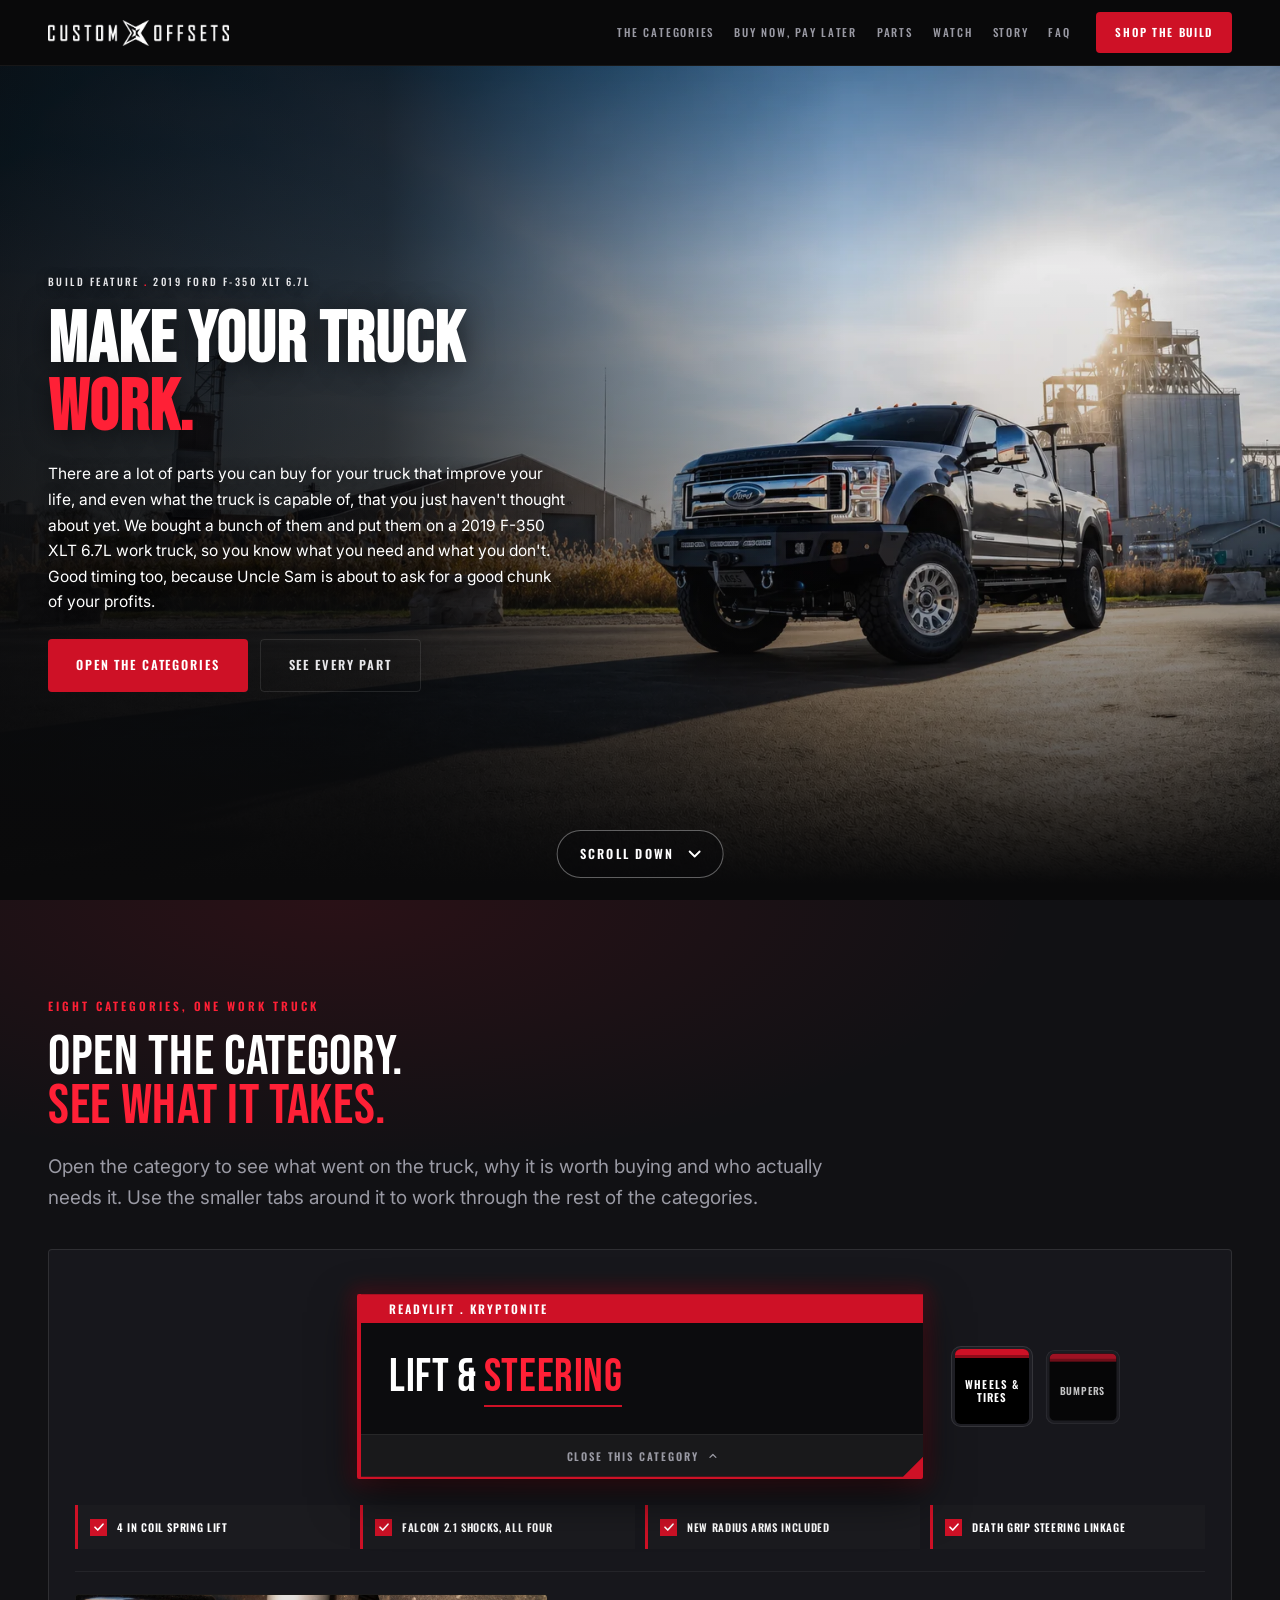
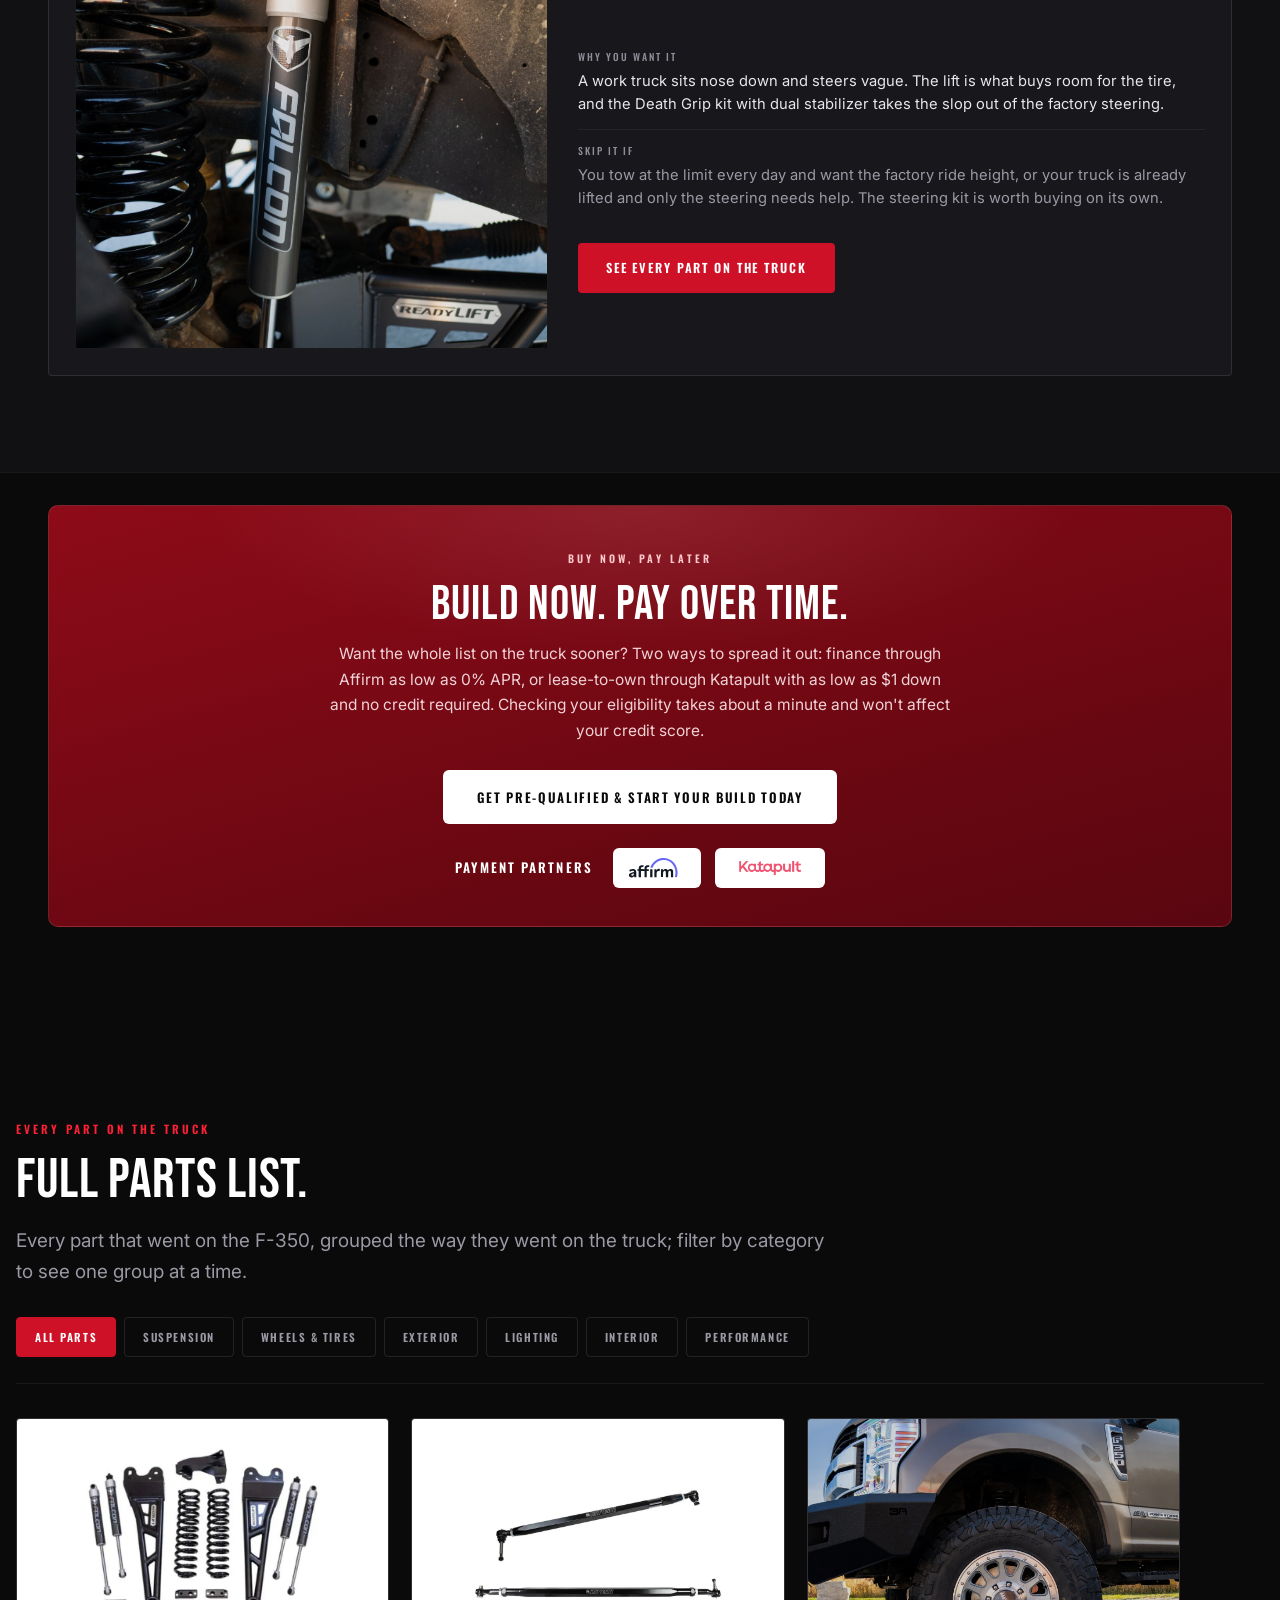
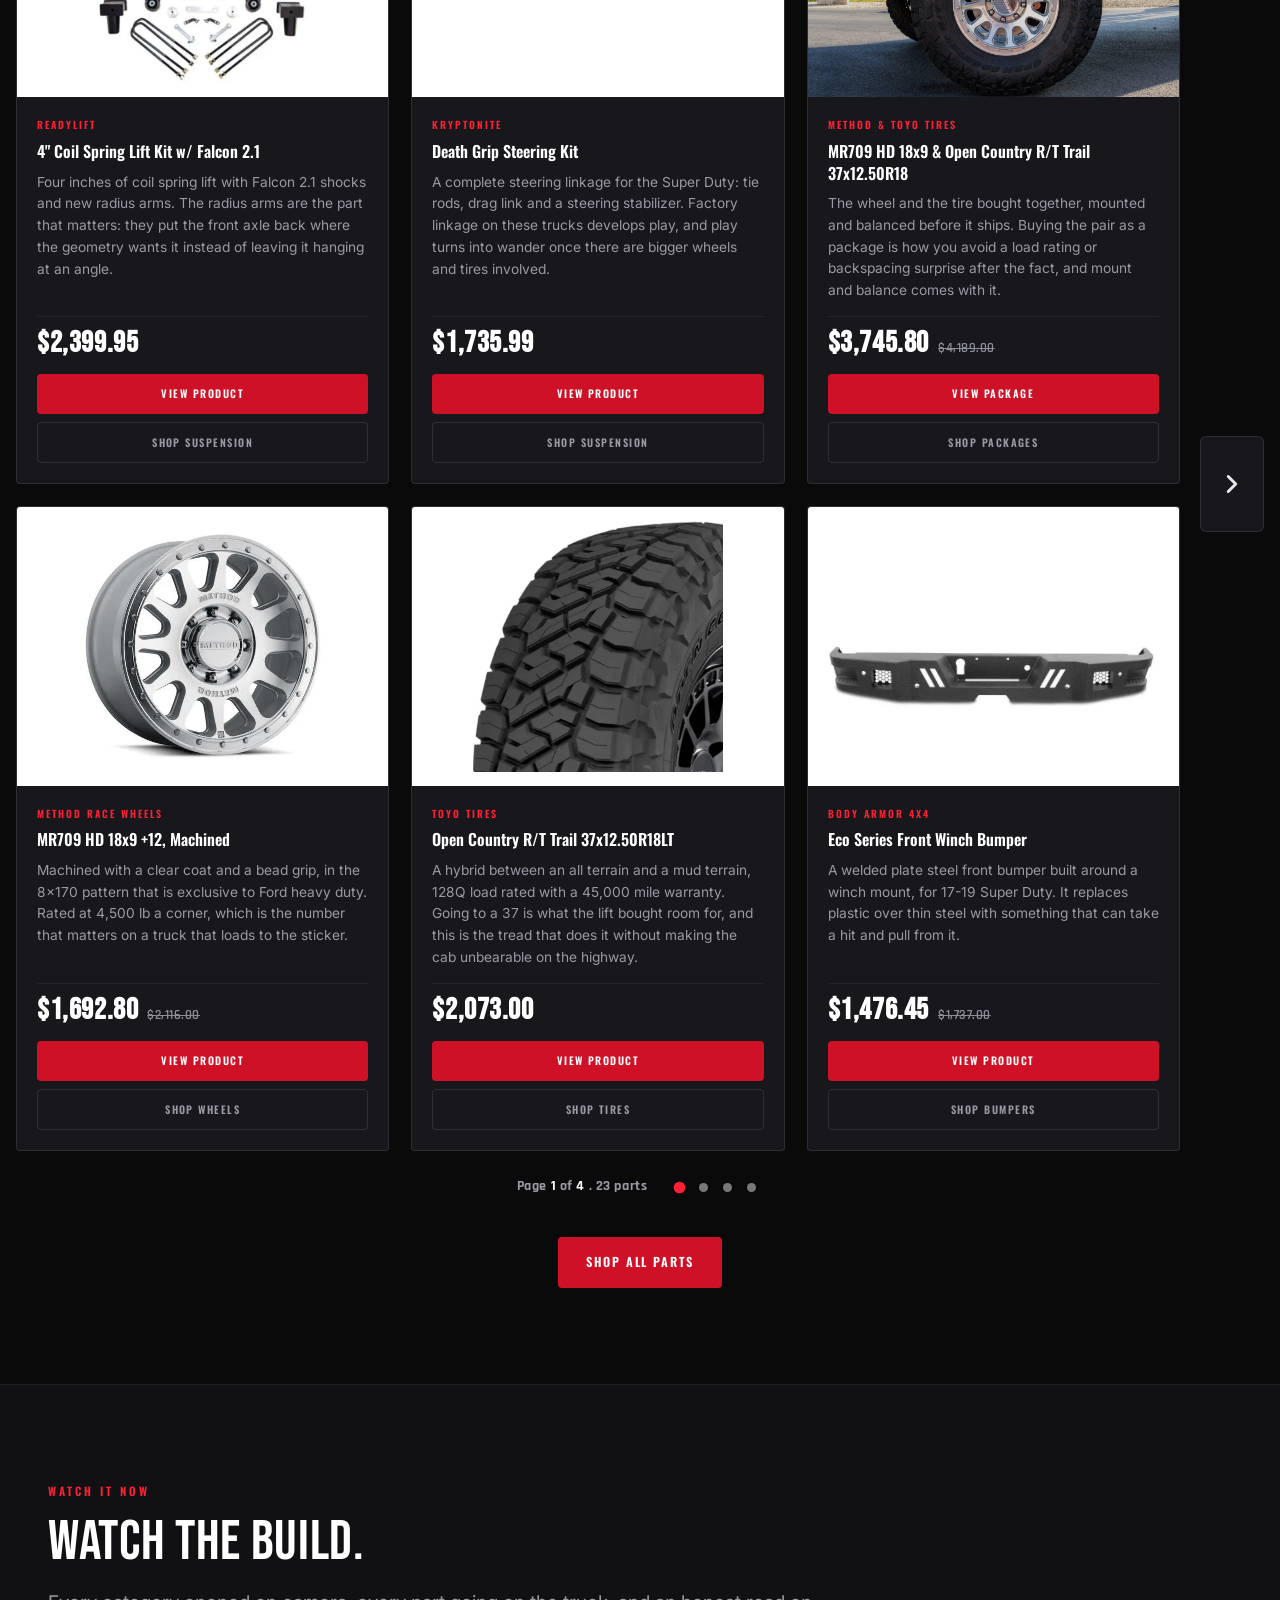
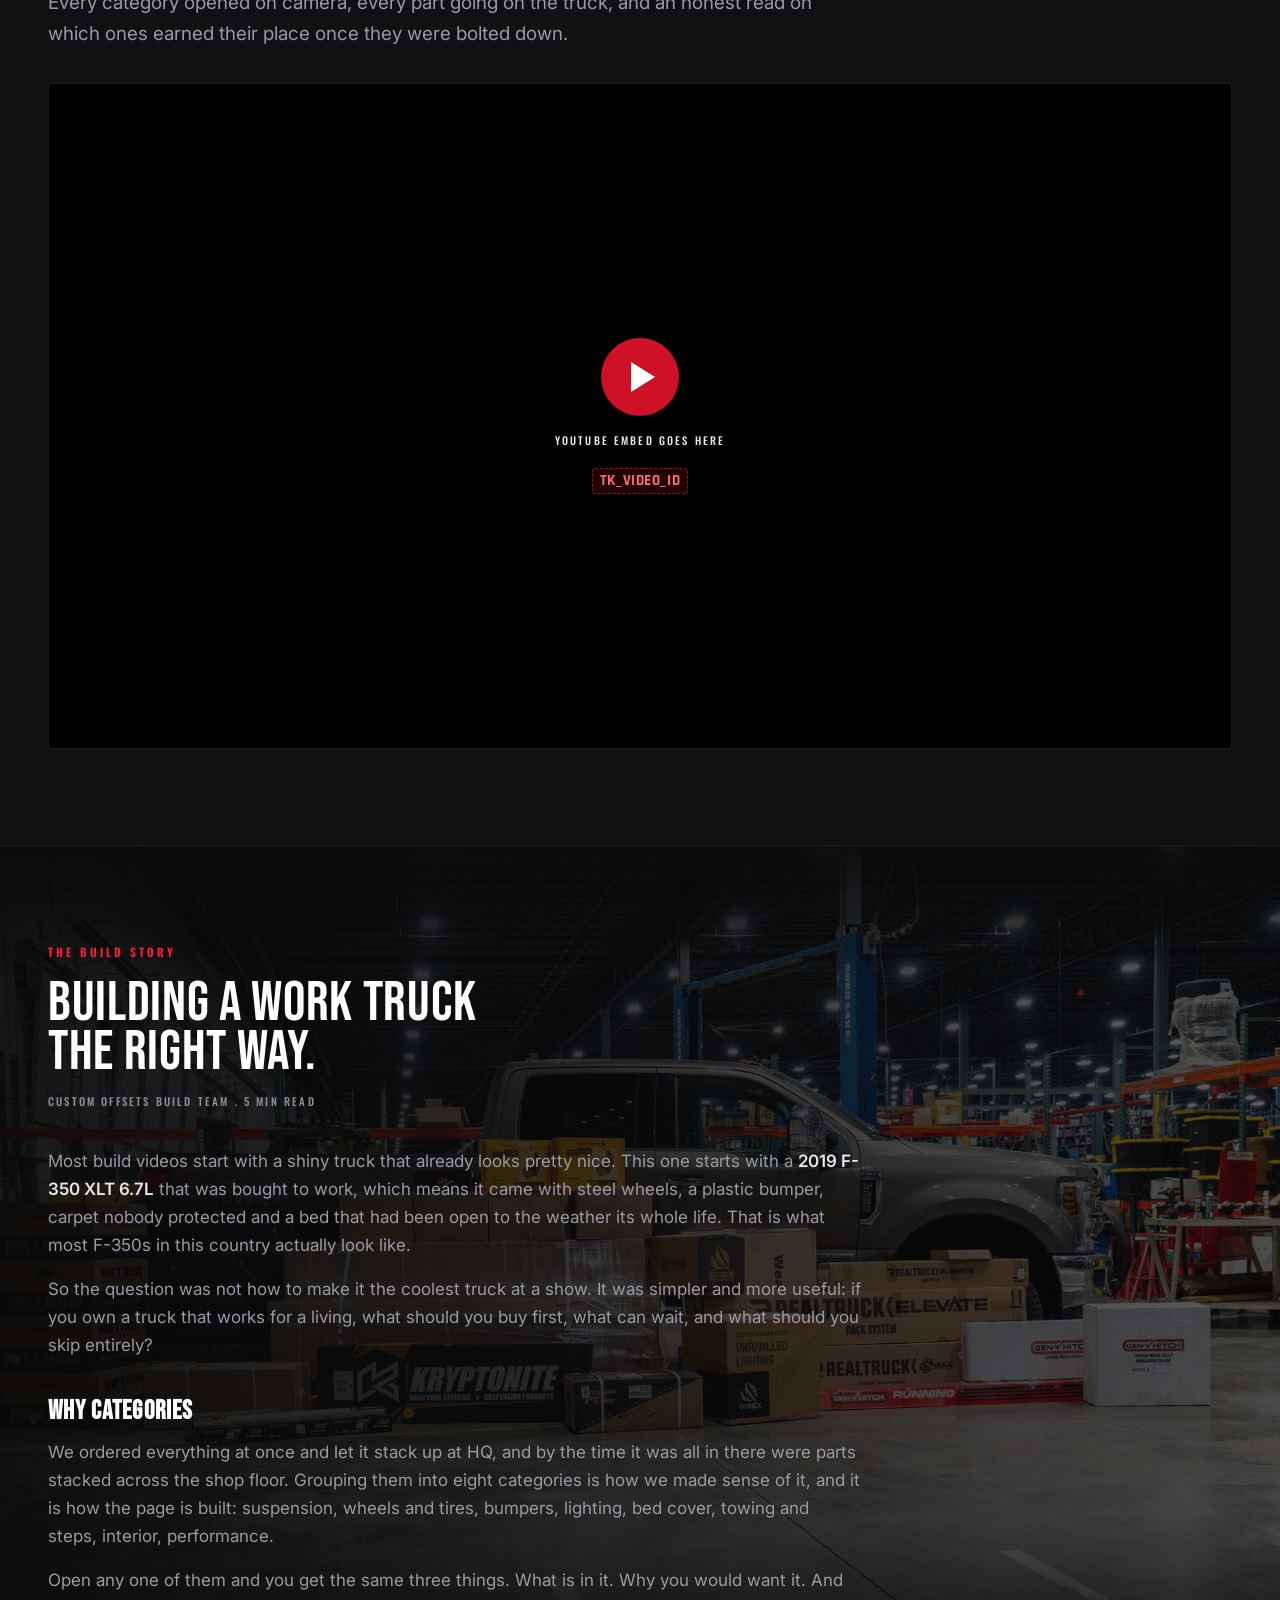
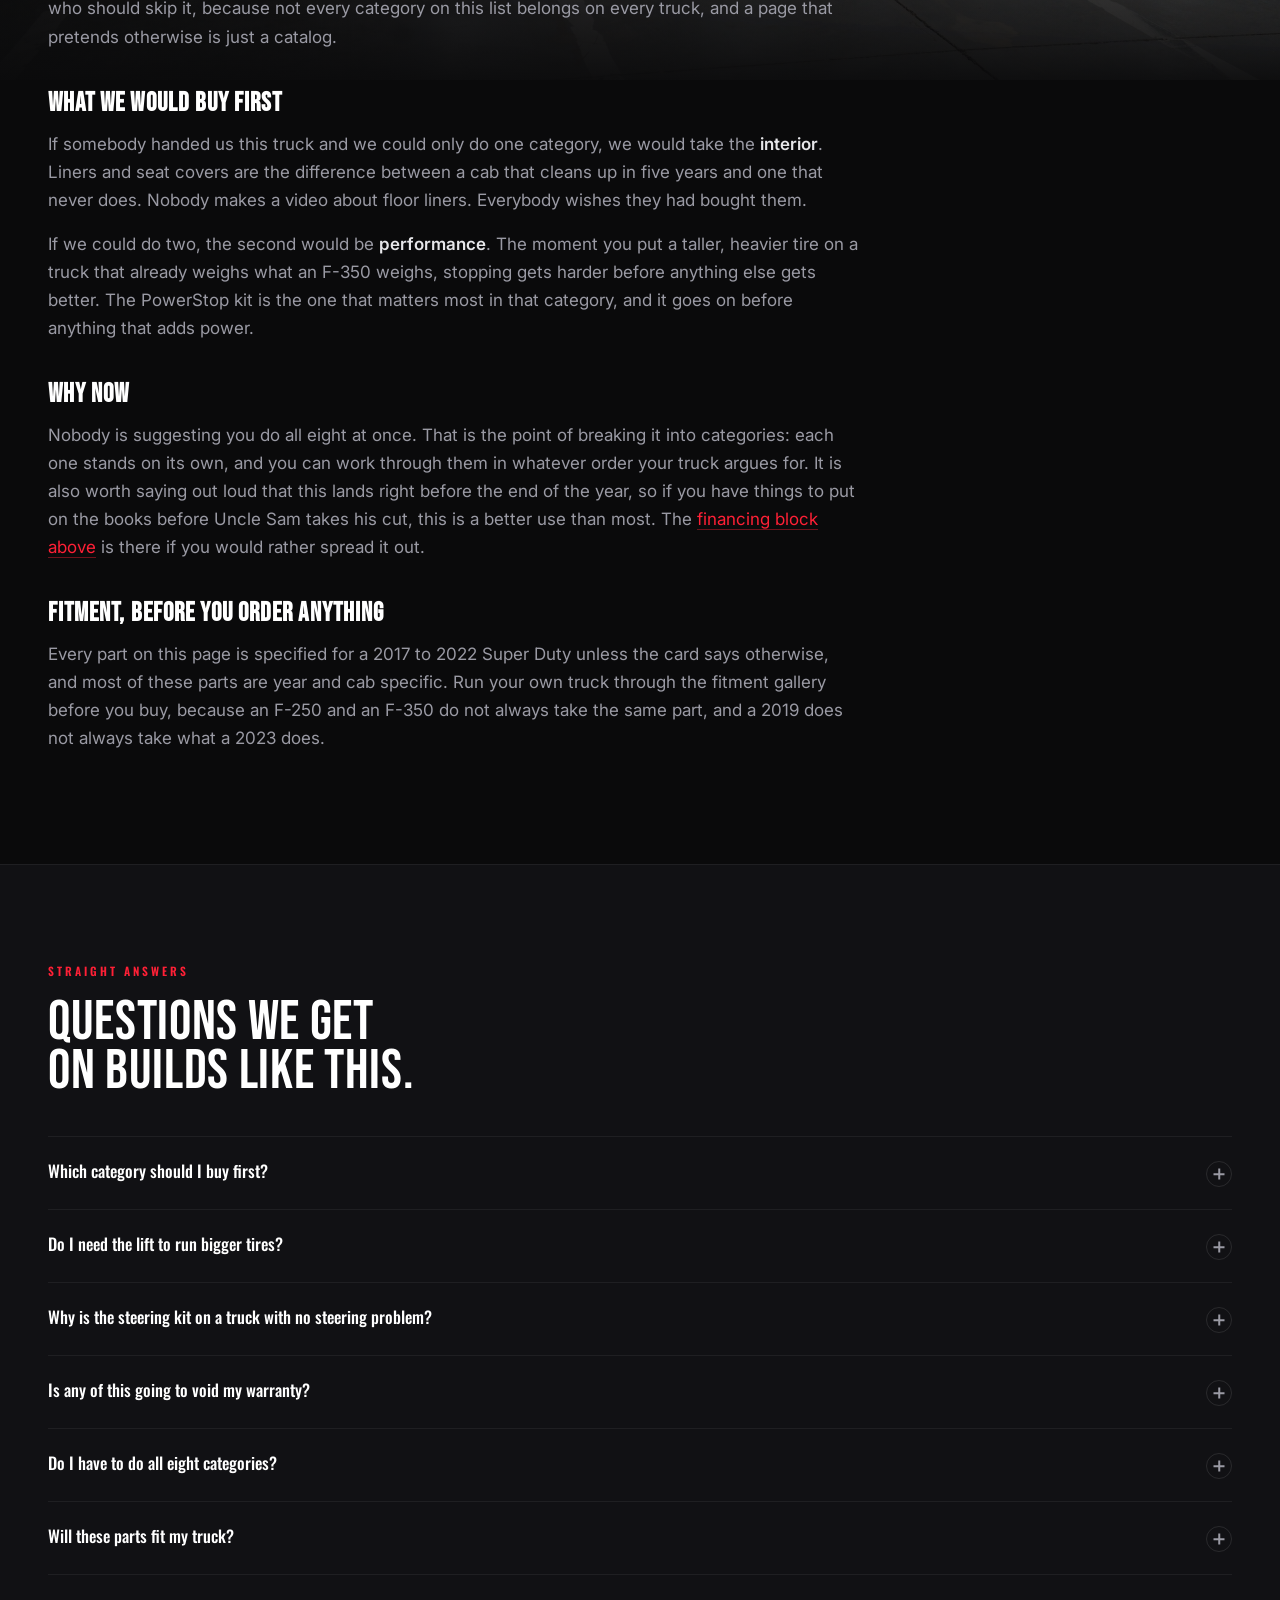
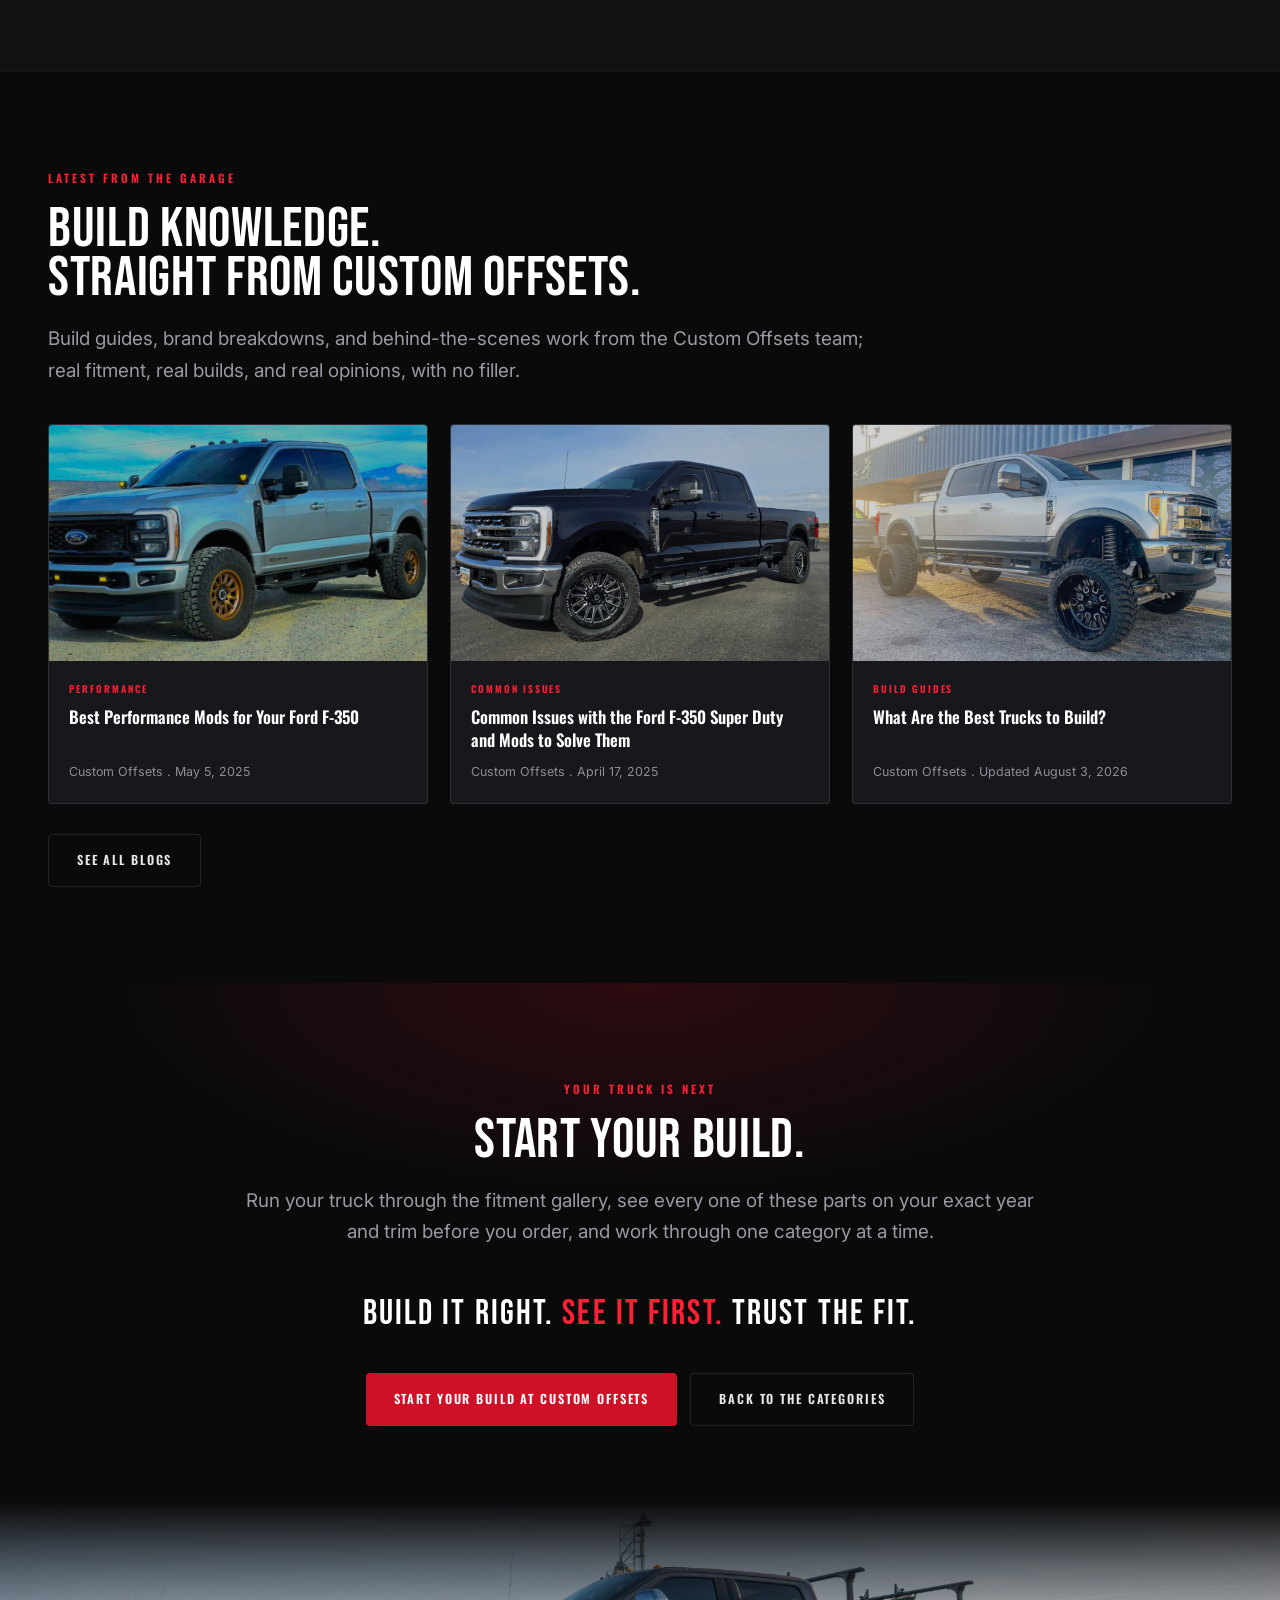
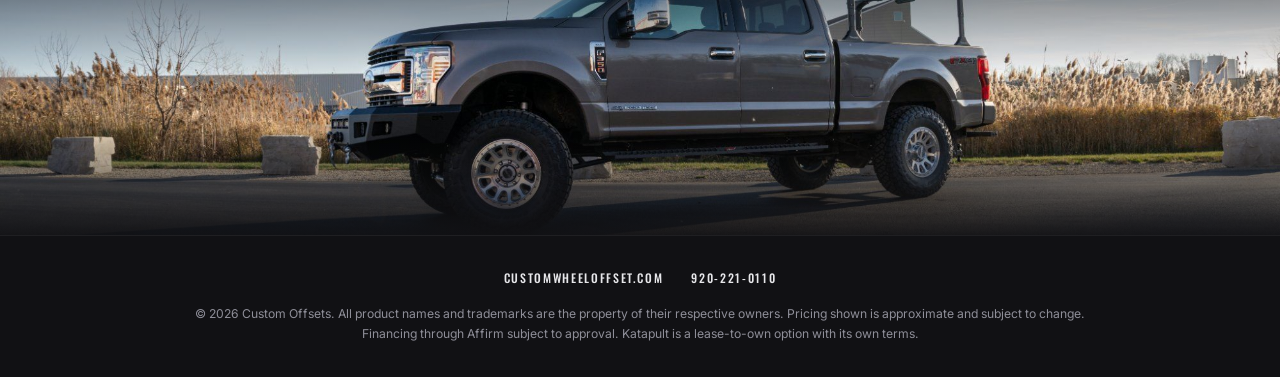
==== commit f06c3a2d: "Hero: scroll down cue Round pill at the foot of the hero reading SCROLL DOWN, with a chevron that bo" ====
--- a/index.html
+++ b/index.html
@@ -58,6 +58,12 @@
         <a class="btn btn--ghost" href="#parts">See every part</a>
       </div>
     </div>
+  </div>
+  <div class="hero__scrollwrap" id="heroScroll">
+    <a class="hero__scroll" href="#meter">
+      <span class="hero__scroll-t">Scroll down</span>
+      <svg viewBox="0 0 24 24" aria-hidden="true" focusable="false"><polyline points="6 9 12 15 18 9"></polyline></svg>
+    </a>
   </div>
 </header>
 
--- a/styles.css
+++ b/styles.css
@@ -91,6 +91,16 @@
 h1.display .l2{display:block;color:var(--red-hot)}
 .hero__sub{margin-top:18px;max-width:58ch;font-size:.97rem;color:#ffffff;text-shadow:0 1px 14px rgba(0,0,0,.8)}
 .hero__actions{display:flex;flex-wrap:wrap;gap:12px;margin-top:24px}
+/* scroll cue: a pill at the foot of the hero whose chevron bobs continuously.
+   Off for reduced motion. Hidden on phones, where the hero buttons fill the foot. */
+.hero__scrollwrap{position:absolute;left:50%;bottom:22px;z-index:3;transform:translateX(-50%);display:flex;align-items:center;gap:8px}
+.hero__scroll{height:48px;padding:0 18px 0 22px;border:1px solid rgba(255,255,255,.35);border-radius:999px;background:rgba(10,10,11,.55);color:#fff;display:flex;align-items:center;gap:10px;text-decoration:none;transition:border-color .2s,background .2s}
+.hero__scroll-t{font-family:'Oswald',sans-serif;font-weight:600;font-size:.78rem;letter-spacing:.18em;text-transform:uppercase;line-height:1}
+.hero__scroll:hover{border-color:var(--red);background:rgba(206,17,38,.25)}
+.hero__scroll svg{width:20px;height:20px;flex:none;fill:none;stroke:currentColor;stroke-width:2.2;stroke-linecap:round;stroke-linejoin:round;animation:heroBob 1.2s ease-in-out infinite}
+@keyframes heroBob{0%,100%{transform:translateY(0)}50%{transform:translateY(7px)}}
+@media(max-width:767px){.hero__scrollwrap{display:none}}
+@media(prefers-reduced-motion:reduce){.hero__scroll svg{animation:none}}
 
 
 /* ============================================================
@@ -167,7 +177,7 @@
 .daytile__hk{font-family:'Oswald',sans-serif;font-weight:600;color:#fff;font-size:max(7px,.084em);line-height:1;letter-spacing:.2em;text-indent:.2em;text-transform:uppercase}
 .daytile__strip{flex:none;height:.036em;background:var(--red-deep)}
 .daytile__body{flex:1;display:flex;align-items:center;justify-content:center;min-height:0;padding:0 .04em}
-.daytile__n{font-family:'Oswald',sans-serif;font-weight:600;color:#fff;font-size:max(8px,.088em);line-height:1.15;letter-spacing:.1em;text-transform:uppercase;text-align:center;padding:0 .06em}
+.daytile__n{font-family:'Oswald',sans-serif;font-weight:600;color:#fff;font-size:max(11px,.088em);line-height:1.15;letter-spacing:.1em;text-transform:uppercase;text-align:center;padding:0 .06em}
 /* ----- the upgrade tab: the broadcast banner, open or shut -----
    One shape in both states. Nothing here sizes in em off the button, so
    the clamps below are the only thing that moves with the viewport. */
@@ -399,9 +409,9 @@
 .pager__info b{color:var(--white)}
 .pager__dots{display:flex;gap:0}
 .pager__dots button{position:relative;width:24px;height:24px;background:none}
-.pager__dots button::before{content:"";position:absolute;left:50%;top:50%;width:9px;height:9px;margin:-4.5px 0 0 -4.5px;border-radius:50%;background:rgba(255,255,255,.16);transition:background .2s,transform .2s}
+.pager__dots button::before{content:"";position:absolute;left:50%;top:50%;width:9px;height:9px;margin:-4.5px 0 0 -4.5px;border-radius:50%;background:rgba(255,255,255,.45);transition:background .2s,transform .2s}
 .pager__dots button[aria-current="true"]::before{background:var(--red-hot);transform:scale(1.3)}
-.pager__dots button:hover::before{background:var(--muted)}
+.pager__dots button:hover::before{background:#fff}
 .shopall{margin-top:38px}
 
 /* ---------- video ---------- */
@@ -615,7 +625,8 @@
 /* phones only (up to 767px): bigger headline, stacked full-width buttons */
 @media(max-width:767px){
   h1.display{font-size:2.8rem}
-  .hero__actions{flex-direction:column-reverse}
+    /* stacked in DOM order, so the red primary button is first for keyboard users as well as on screen (WCAG 2.4.3) */
+  .hero__actions{flex-direction:column}
   .hero__actions .btn{width:100%}
   .shopall .btn,.bgrid + div .btn,.next__row .btn{width:100%}
   /* blogs: one swipeable row, each card 82% wide so the next one peeks in; bleeds over .wrap's 28px gutter */
@@ -652,6 +663,10 @@
   /* "See every part on the truck" spans the panel */
   .detail__cta .btn{width:100%}
 
+  /* category tiles: 72px on phones (4 fit in one row) so the labels can be 11px
+     instead of 8px. Their font-size is set to the tile width, so the em-based parts scale with it. */
+  .daytile{width:72px;font-size:72px}
+  .daytile__n{font-size:11px;letter-spacing:.04em;line-height:1.1}
   /* page gutter: 16px left and right on phones (28px above 767px; the parts list is 16px everywhere) */
   .wrap{max-width:var(--maxw);margin:0 auto;padding:0 16px}
   .nav__in,.stats__in{padding-left:16px;padding-right:16px}
